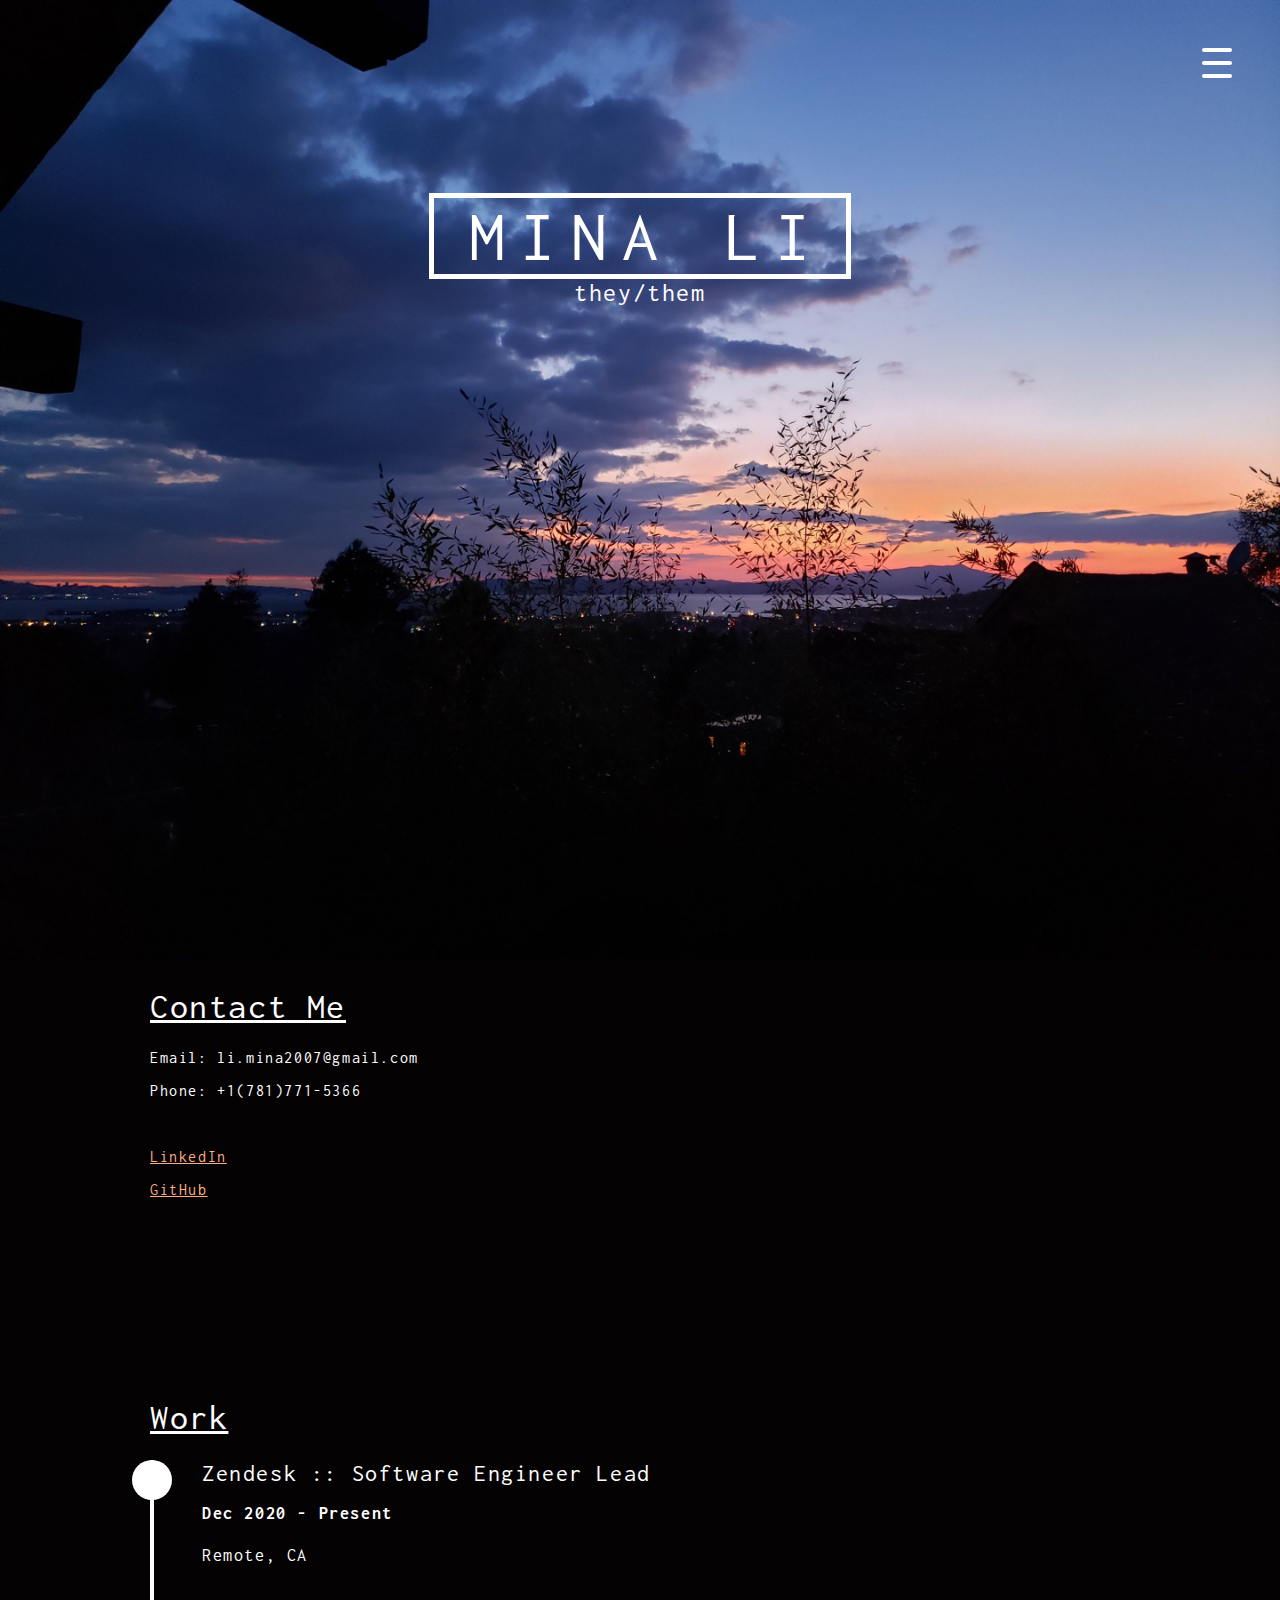
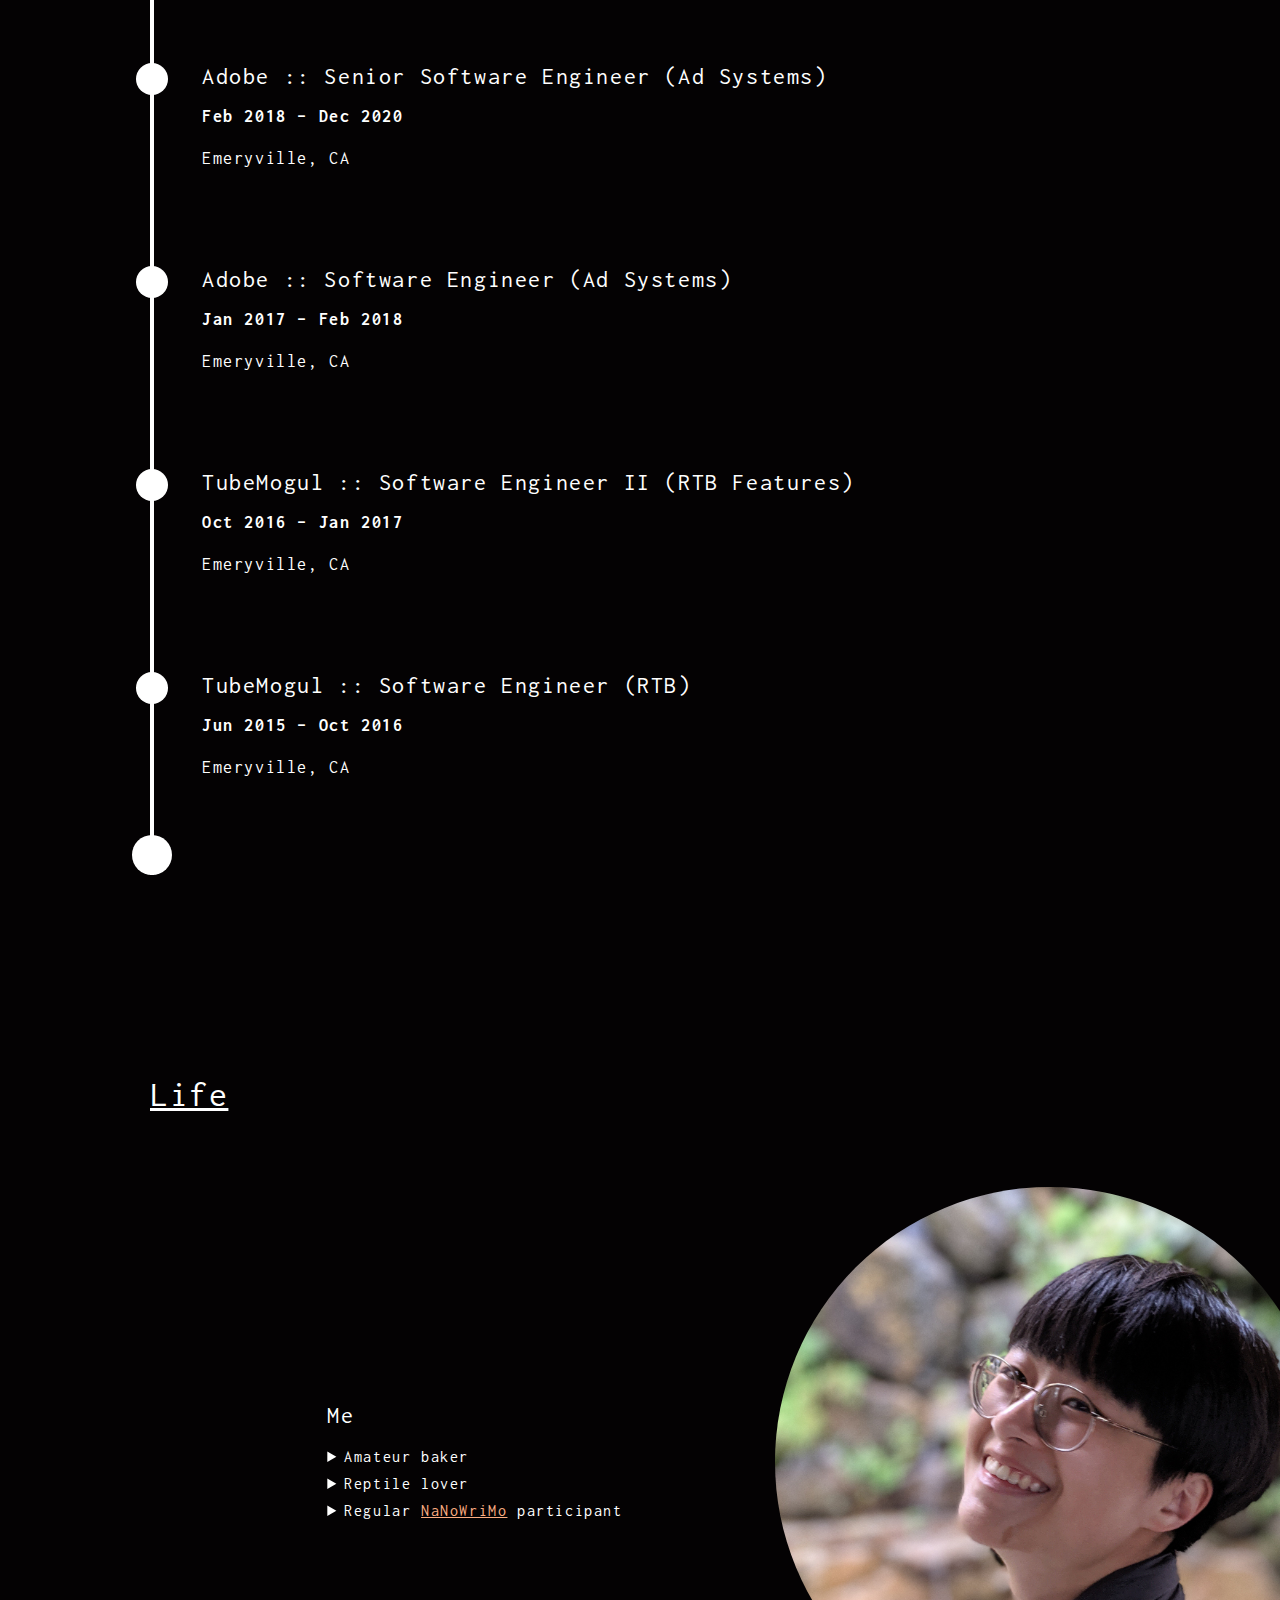
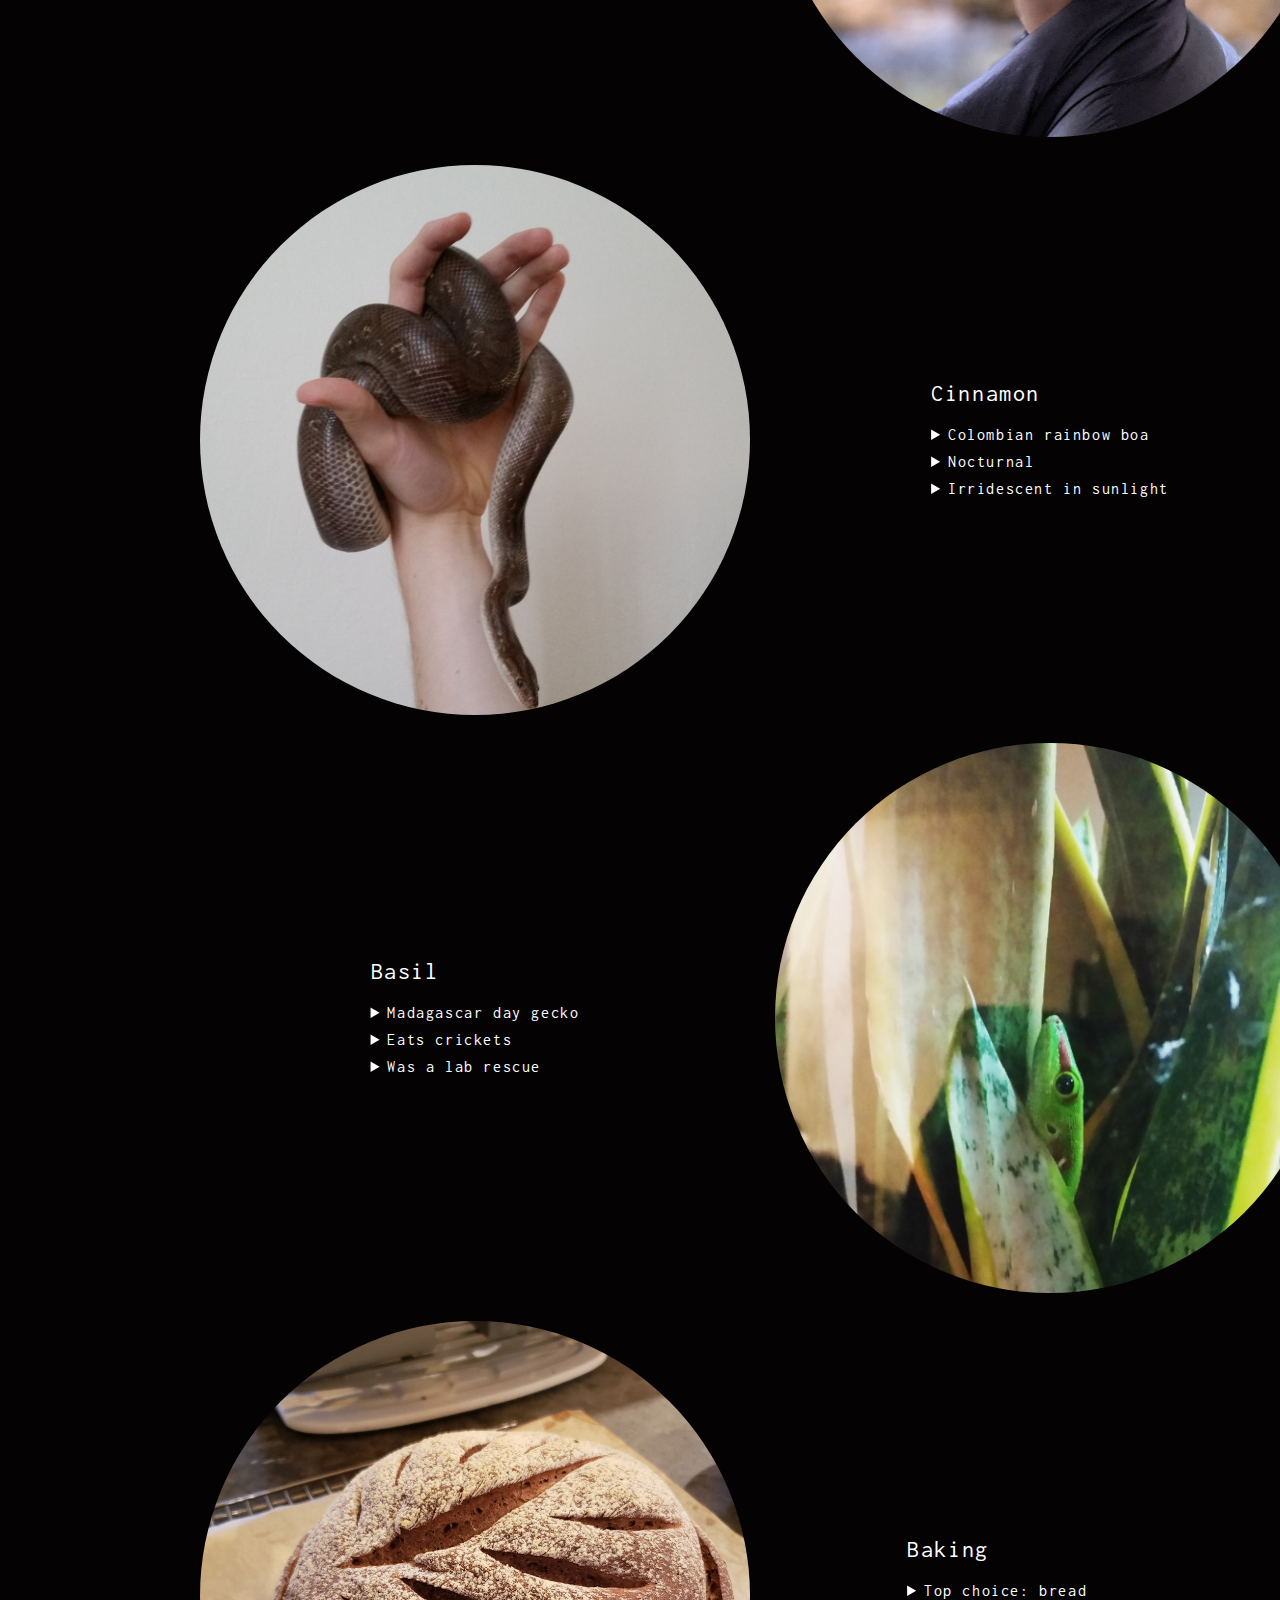
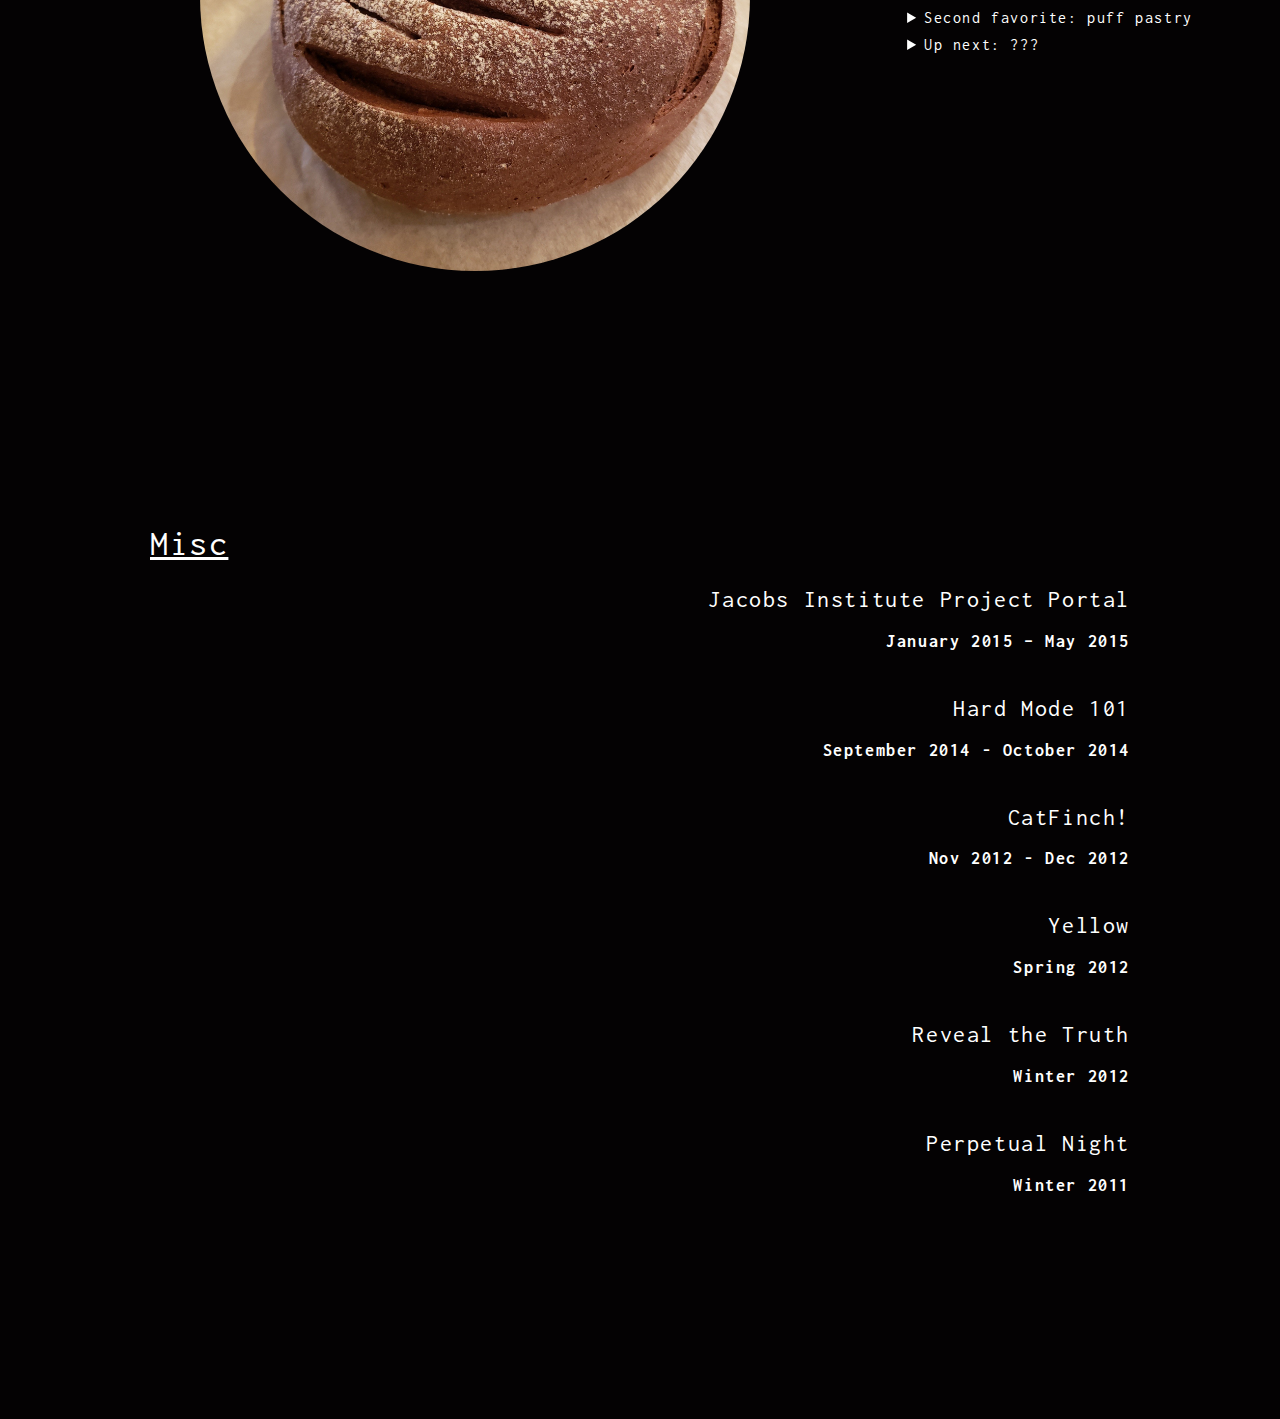
==== index.html @ 403a6613 "Add media query for mobile" ====
<!DOCTYPE html>
<html lang="en">

<head>
  <meta charset="utf-8" />
  <meta http-equiv="X-UA-Compatible" content="IE=edge" />
  <meta name="viewport" content="width=device-width, initial-scale=1" />

  <title>Mina Li - Home</title>

  <!-- font -->
  <link rel="preconnect" href="https://fonts.gstatic.com" />
  <link href="https://fonts.googleapis.com/css2?family=Inconsolata&display=swap" rel="stylesheet" />

  <!-- Custom -->
  <link type="text/css" rel="stylesheet" href="css/main.css" />
  <link type="text/css" rel="stylesheet" href="css/mobile.css" />

  <!-- HTML5 shim and Respond.js for IE8 support of HTML5 elements and media queries -->
  <!-- WARNING: Respond.js doesn't work if you view the page via file:// -->
  <!--[if lt IE 9]>
            <script src="https://oss.maxcdn.com/html5shiv/3.7.2/html5shiv.min.js"></script>
            <script src="https://oss.maxcdn.com/respond/1.4.2/respond.min.js"></script>
        <![endif]-->
  <link rel="shortcut icon" type="image/x-icon" href="favicon.ico" />
</head>

<body>
  <div id="nav">
    <div id="nav-button" onclick="navButtonClicked()">
      <div class="nav-button-bar"></div>
      <div class="nav-button-bar"></div>
      <div class="nav-button-bar"></div>
    </div>
    <div id="nav-sections">
      <button id="contact-nav-button" class="btn" onclick="navTo('contact')">
        Contact
      </button>
      <br />
      <button id="work-nav-button" class="btn" onclick="navTo('work')">
        Work
      </button>
      <br />
      <button id="life-nav-button" class="btn" onclick="navTo('life')">
        Life
      </button>
      <br />
      <button id="misc-nav-button" class="btn" onclick="navTo('misc')">
        Misc
      </button>
    </div>
  </div>
  <div id="nav-darken"></div>

  </div>

  <div id="banner">
    <img src="img/sunset-storm.jpeg" />
    <div id="holder">
      <div id="name">Mina Li</div>
      <div id="pronouns">they/them</div>
    </div>
  </div>

  <div id="home">
    <div id="contact" class="nav-section">
      <h1>Contact Me</h1>
      <p>Email: li.mina2007@gmail.com</p>
      <p>Phone: +1(781)771-5366</p>
      <br />
      <p><a href="https://www.linkedin.com/in/limina/" target="_blank">LinkedIn</a></p>
      <p><a href="https://github.com/LiMina/" target="_blank">GitHub</a></p>
    </div>

    <div id="work" class="nav-section">
      <h1>Work</h1>

      <div class="work-wrapper">
        <div class="work-header">
          <h2 class="company">Zendesk</h2>
          <h2 class="position">Software Engineer Lead</h2>
          <h3 class="date">Dec 2020 - Present</h3>
          <h4 class="location">Remote, CA</h4>
        </div>
        <div class="description">
          <p>Some content about Zendesk.</p>
        </div>
      </div>

      <div class="work-wrapper">
        <div class="work-header">
          <h2 class="company">Adobe</h2>
          <h2 class="position">Senior Software Engineer (Ad Systems)</h2>
          <h3 class="date">Feb 2018 – Dec 2020</h3>
          <h4 class="location">Emeryville, CA</h4>
        </div>
        <div class="description">
          <p>Tech lead for SPEND cross functional team since Jan 2020; notable work including...</p>
          <ul>
            <li>Planned and executed a side project to enable developer testing against production data with on-demand
              Kubernetes (K8s) test services, reducing testing/waiting time by several days to weeks.</li>
            <li>Streamlined capping and pacing signal workflows by tearing out the parallel, legacy Kryo-serialized
              pathway, leaving only the new ProtoBuf-serialized code path.</li>
            <li>Refactored a large portion of untestable code by restructuring logic and removing dead code, increasing
              code coverage from <50% to>95%.</li>
            <li>Planned, researched, and led the deprecation of the legacy capping/pacing system which has been
              competing with the new system and causing chronic underspend.</li>
          </ul>

          <p>RTB Systems sub-team; notable work including...</p>
          <ul>
            <li>Modified services to be K8s compatible for developers to test services in their own namespaces.</li>
            <li>Migrated over a single point of failure application from LiquidWeb to AWS, coordinating across teams to
              cutover to the new instance.</li>
            <li>Designed and set up a framework to convert cache queries to batched to handle large DB updates;
              coordinated conversion work utilizing the framework across multiple programmers, including contractors;
              reduced warmup time for the query service from ~1 hr to ~30 min. </li>
            <li>Assisting with the conversion of services to be production ready in K8s.</li>
          </ul>
          </p>
        </div>
      </div>

      <div class="work-wrapper">
        <div class="work-header">
          <h2 class="company">Adobe</h2>
          <h2 class="position">Software Engineer (Ad Systems)</h2>
          <h3 class="date">Jan 2017 – Feb 2018</h3>
          <h4 class="location">Emeryville, CA</h4>
        </div>
        <div class="description">
          <ul>
            <li>Focusing on system stability and performance improvements under the RTB Systems sub-team.</li>
            <li>Created the POC for integrating TubeMogul and Adobe optimization logic into the bidder.</li>
            <li>Deprecated unstable Hazelcast servers, replacing them with Kafka.</li>
            <li>Improved data transfer/caching system to improve heap and CPU.</li>
            <li>Migrated the team from an old on-call paging system to a new system; expanded documentation with new
              SOPs for alerts and removed unnecessary alerts.</li>
            <li>Created a stripped down snapshot of the dev DB for developers to test in Kubernetes (K8s).</li>
          </ul>
        </div>
      </div>

      <div class="work-wrapper">
        <div class="work-header">
          <h2 class="company">TubeMogul</h2>
          <h2 class="position">Software Engineer II (RTB Features)</h2>
          <h3 class="date">Oct 2016 – Jan 2017</h3>
          <h4 class="location">Emeryville, CA</h4>
        </div>
        <div class="description">
          <ul>
            <li>Led releases and projects while continuing to build new features + improved existing code.</li>
            <li>Onboarded newcomers, created/maintained docs, held trainings on new features and components.</li>
            <li>Integrated and worked with technologies like Kafka and Thrift to create an improved capping and pacing
              system for campaign performance.</li>
            <li>Guided and managed production systems as the second line of defense in the on-call rotation</li>
          </ul>
        </div>
      </div>

      <div class="work-wrapper">
        <div class="work-header">
          <h2 class="company">TubeMogul</h2>
          <h2 class="position">Software Engineer (RTB)</h2>
          <h3 class="date">Jun 2015 – Oct 2016</h3>
          <h4 class="location">Emeryville, CA</h4>
        </div>
        <div class="description">
          <ul>
            <li>Maintained and monitored high-traffic systems as part of the on-call rotation. Improved existing code
              for the bidding framework for stability, response time, and heap usage.</li>
            <li>Built new features into bidding improving the capping/pacing of components, including integrations with
              3rd parties and campaign attainment.</li>
          </ul>
        </div>
      </div>
    </div>

    <div id="life" class="nav-section">
      <h1>Life</h1>
      <div id="life-grid">
        <div class="right">
          <img src="img/my-face.jpeg" />
        </div>
        <div class="left notes">
          <h2>Me</h2>
          <ul>
            <li>Amateur baker</li>
            <li>Reptile lover</li>
            <li>Regular <a href="https://nanowrimo.org/">NaNoWriMo</a> participant</li>
          </ul>
        </div>

        <div class="left">
          <img src="img/cinnamon-whitebg.jpeg" />
        </div>
        <div class="right notes">
          <h2>Cinnamon</h2>
          <ul>
            <li>Colombian rainbow boa</li>
            <li>Nocturnal</li>
            <li>Irridescent in sunlight</li>
          </ul>
        </div>

        <div class="right">
          <img src="img/basil-plant.jpeg" />
        </div>
        <div class="left notes">
          <h2>Basil</h2>
          <ul>
            <li>Madagascar day gecko</li>
            <li>Eats crickets</li>
            <li>Was a lab rescue</li>
          </ul>
        </div>

        <div class="left">
          <img src="img/rye-bread.jpeg" />
        </div>
        <div class="right notes">
          <h2>Baking</h2>
          <ul>
            <li>Top choice: bread</li>
            <li>Second favorite: puff pastry</li>
            <li>Up next: ???</li>
          </ul>
        </div>

      </div>
    </div>

    <div id="misc" class="nav-section">
      <h1>Misc</h1>

      <div class="project-wrapper">
        <div class="project-header">
          <h2 class="project">Jacobs Institute Project Portal</h2>
          <h3 class="date">January 2015 – May 2015</h3>
        </div>
        <div class="description">
          <p>This is an application I made with Albert Hu, Terry Tsai, Jack Chou, Kenneth Lam, and Arlan Jaska for <a
              href="https://sites.google.com/site/ucbsaas/" target="_blank">CS169</a>.</p>
          <br />
          <p>Work Done:</p>
          <p>Planned and designed an online interface for professors to define submission requirements and for students
            to submit final projects for display purposes. Met biweekly with a non-technical client from the UC Berkeley
            <a href="http://jacobsinstitute.berkeley.edu/" target="_blank">Jacobs Institute for Design Innovation</a> to
            refine user stories and follow Agile development procedures.Implemented models to organize projects, users,
            submissions, and requirements RESTfully.</p>

          <p>See our demo website <a href="http://jortal.herokuapp.com/" target="_blank">here</a>. (Only works if you
            have a CalNet username and passphrase.)</p>
        </div>
      </div>

      <div class="project-wrapper">
        <div class="project-header">
          <h2 class="project">Hard Mode 101</h2>
          <h3 class="date">September 2014 - October 2014</h3>
        </div>
        <div class="description">
          <p>This is a game I made with Austin Shyu, Calvin Lu, and Tracy Lee for <a href="http://qgcon.com/"
              target="_blank">QGCon 2014</a>.</p>
          <br />
          <p>Responsibilities:</p>
          <p>Story-writing, GUI design and layout, scheduling, goal-setting, managing the repository, writing up the
            readme, and presenting at QGCon 2014.</p>
          <br />
          <p>Game Overview:</p>
          <p>Our game is a slice-of-life visual novel with the player experiencing daily struggles through the lens of a
            queer student. As you navigate through the challenges in life and school, you'll find yourself in battle
            with metaphorical monsters and fight with challenge-specific attacks to overcome the obstacle in your day.
            Plan your attacks wisely to maximize your happiness and well-being, but don't forget about your grades, too!
          </p>
          <br />
          <p>Download the game <a href="http://shyupuff.itch.io/hard-mode-101" target="_blank">here</a>.</p>
          <p>Watch the presentation given by the student workshop groups <a href="https://youtu.be/DpibsIp0HpI"
              target="_blank">here</a>.</p>
        </div>
      </div>

      <div class="project-wrapper">
        <div class="project-header">
          <h2 class="project">CatFinch!</h2>
          <h3 class="date">Nov 2012 - Dec 2012</h3>
        </div>
        <div class="description">
          <p>This was my final project for <a href="http://cs10.org/" target="_blank">CS10</a> that I made with
            Christine Rickansrud and Tobin Holcomb.</p>
          <br />
          <p>Summary:</p>
          <p>The class was primarily taught in BYOB (Build Your Own Blocks), an extension of MIT's <a
              href="https://scratch.mit.edu/" target="_blank">Scratch</a>, and we were given the opportunity to program
            a <a href="http://www.finchrobot.com/" target="_blank">Finch robot</a> using the online version of BYOB,
            called <a href="https://snap.berkeley.edu/" target="_blank">Snap!</a>. (At this time, BYOB and Snap! are one
            and the same, but previously, BYOB was a separate piece of software.) </p>
          <br />
          <br />
          <p>Watch our final video <a href="https://www.youtube.com/watch?v=r0kowEjuNPc" target="_blank">here</a>.</p>
        </div>
      </div>

      <div class="project-wrapper">
        <div class="project-header">
          <h2 class="project">Yellow</h2>
          <h3 class="date">Spring 2012</h3>
        </div>
        <div class="description">
          <p>A short story inspired by James Joyce's "Dubliners". Originally a school assignment, this was ultimately
            published in <a href="https://themarblecollection.org/" target="_blank">The Marble Collection</a>'s <a
              href="https://issuu.com/themarblecollection/docs/spring_2012" target="_blank">Spring 2012</a> edition
            (page 22).</p>
        </div>
      </div>

      <div class="project-wrapper">
        <div class="project-header">
          <h2 class="project">Reveal the Truth</h2>
          <h3 class="date">Winter 2012</h3>
        </div>
        <div class="description">
          <p>A song written and composed by me, this was published in <a href="https://themarblecollection.org/"
              target="_blank">The Marble Collection</a>'s <a
              href="https://issuu.com/themarblecollection/docs/tmc_winter_2012" target="_blank">Winter 2012</a> edition
            (page 33).</p>
        </div>
      </div>

      <div class="project-wrapper">
        <div class="project-header">
          <h2 class="project">Perpetual Night</h2>
          <h3 class="date">Winter 2011</h3>
        </div>
        <div class="description">
          <p>My first piece accepted into The Marble Collection. It was published in <a
              href="https://themarblecollection.org/" target="_blank">The Marble Collection</a>'s <a
              href="http://issuu.com/themarblecollection/docs/tmc_winter_2011" target="_blank">Winter 2011</a> edition
            (page 54). The song was originally written for a band I was in, but I adapted it for voice-only in this
            recording.</p>
        </div>
      </div>


    </div>
  </div>


  <script type="text/javascript" src="js/nav.js"></script>
  <script type="text/javascript" src="js/expand.js"></script>
</body>

</html>
---- css/main.css ----
:root {
    --secondary-color: #fcad82;
    --tertiary-color: #6e8cbe;
    --timeline-width: 0.3rem;
    --large-timeline-circle-width: 2.5rem;
    --small-timeline-circle-width: 2rem;
}

body {
    font-size: 16px;
    background-color: #040203;
    font-family: Inconsolata, monospace;
    color: white;
    letter-spacing: 0.1em;
}

body,
html {
    margin: 0;
    padding: 0;
}

a {
    color: var(--secondary-color);
    text-decoration: underline;
}

a:hover,
a:active,
a:visited {
    color: var(--tertiary-color);
}

/**********/
/* BANNER */
/**********/

div#banner {
    text-align: center;
    position: relative;
    width: 100%;
    height: auto;
    margin: auto;
    user-select: none; /* supported by Chrome and Opera */
    -webkit-user-select: none; /* Safari */
    -moz-user-select: none; /* Firefox */
}

div#banner #holder {
    position: absolute;
    top: 20%;
    bottom: 80%;
    right: 0;
    left: 0;
}

div#banner #name {
    margin: auto;
    font-size: 72px;
    line-height: 76px;
    text-transform: uppercase;
    border: 5px solid white;
    width: max-content;
    display: inline-block;
    letter-spacing: 15px;
    padding-left: 35px;
    padding-right: 20px;
}

div#banner #pronouns {
    font-size: 26px;
}

div#banner img {
    width: 100%;
}

/********/
/* MAIN */
/********/

div#home {
    padding: 0;
    margin: auto;
    max-width: 1500px;
}

div#home h1 {
    letter-spacing: inherit;
    font-size: 36px;
    text-decoration: underline;
    font-weight: normal;
}

div#home h2 {
    letter-spacing: inherit;
    font-weight: normal;
    font-size: 24px;
}

div#home h3 {
    letter-spacing: inherit;
    font-weight: bold;
    font-size: 18px;
}

div#home h4 {
    letter-spacing: inherit;
    font-weight: normal;
    font-size: 18px;
}

div#home ul {
    list-style-type: disclosure-closed;
    list-style-position: inside;
    padding-left: 0px;
}

div#home ul li {
    padding-bottom: 10px;
}

div#home div.nav-section {
    margin-bottom: 200px;
    margin-right: 150px;
    margin-left: 150px;
}

div#work h2.company {
    display: inline;
}

div#work h2.company::after {
    content: " :: ";
}

div#work h2.position {
    display: inline;
}

div#work div.work-header {
    cursor: pointer;
    user-select: none; /* supported by Chrome and Opera */
    -webkit-user-select: none; /* Safari */
    -moz-user-select: none; /* Firefox */
}

div#work div.work-header:hover {
    color: var(--tertiary-color);
}

div#work div.work-wrapper {
    border-left: var(--timeline-width) solid white;
    padding-bottom: 75px;
    padding-left: 3rem;
    position: relative;
}

div#work div.work-wrapper::before {
    background-color: white;
    border-radius: 100%;
    content: "";
    height: var(--small-timeline-circle-width);
    left: calc(
        -1 * var(--small-timeline-circle-width) / 2 - var(--timeline-width) / 2
    );
    position: absolute;
    top: 0;
    width: var(--small-timeline-circle-width);
}

/* starting dot */
.work-wrapper:first-of-type::before {
    height: var(--large-timeline-circle-width) !important;
    left: calc(
        -1 * var(--large-timeline-circle-width) / 2 - var(--timeline-width) / 2
    ) !important;
    width: var(--large-timeline-circle-width) !important;
}

/* ending dot */
.work-wrapper:last-of-type::after {
    background-color: white;
    border-radius: 100%;
    content: "";
    height: var(--large-timeline-circle-width);
    left: calc(
        -1 * var(--large-timeline-circle-width) / 2 - var(--timeline-width) / 2
    );
    position: absolute;
    bottom: 0;
    width: var(--large-timeline-circle-width);
}

div#life-grid {
    margin: auto;
    display: grid;
    grid-template-columns: auto auto;
    grid-gap: 25px;
    padding: 50px;
    grid-auto-flow: column;
}

div#life img {
    border-radius: 50%;
    width: 550px;
    height: 550px;
    object-fit: cover;
}

div#life-grid div.left {
    grid-column: 1;
}
div#life-grid div.right {
    grid-column: 2;
}

div#life-grid div.notes {
    margin: auto;
}

div#misc h2.project {
    text-align: right;
}

div#misc div.project-header {
    cursor: pointer;
    user-select: none; /* supported by Chrome and Opera */
    -webkit-user-select: none; /* Safari */
    -moz-user-select: none; /* Firefox */
}

div#misc div.project-header:hover {
    color: var(--tertiary-color);
}

div#misc h3.date {
    text-align: right;
    margin-bottom: 25px;
}

div.description {
    /* margin-bottom: 75px; */
    /* padding-bottom: 75px; */
    max-height: 0;
    overflow: hidden;
    transition: max-height 400ms ease-in-out;
    -webkit-transition: max-height 400ms ease-in-out;
    -moz-transition: max-height 400ms ease-in-out;
}

div.description-open {
    /* may have to adjust if text is cut off... it's not exact */
    max-height: 500px;
}

/*******/
/* NAV */
/*******/

:root {
    --root-two: 1.41421356237309504880168872420969rem;
    --bar-width: 30px;
    --bar-height: 4px;
    --bar-spacing: 9px;
}

div#nav {
    align-items: flex-end;
    display: flex;
    flex-direction: column;
    /* justify-content: flex-end; */
    position: fixed;
    right: 3rem;
    text-align: right;
    top: 3rem;
    width: 6rem;
    z-index: 10;
}

div#nav-button {
    cursor: pointer;
    width: 30px;
}

div.nav-button-bar {
    background-color: white;
    height: var(--bar-height);
    margin-bottom: var(--bar-spacing);
    transition: all 500ms ease-in-out;
    width: var(--bar-width);
    border-radius: 5px;
}

#nav-button-top {
    transform: translate(0px, -1px) rotate(45deg) scaleX(1.3);
    transform-origin: 0px 4px;
}

#nav-button-middle {
    background-color: #ffffff00;
}

#nav-button-bottom {
    transform: translate(0px, 2px) rotate(-45deg) scaleX(1.3);
    transform-origin: 0px 0px;
}

div#nav-sections {
    max-height: 0;
    overflow: hidden;
    transition: max-height 400ms ease-in-out;
    -webkit-transition: max-height 400ms ease-in-out;
    -moz-transition: max-height 400ms ease-in-out;
}

div#nav-sections .btn {
    background-color: #00000000;
    border: none;
    color: white;
    cursor: pointer;
    display: inline;
    float: right;
    font-size: 22px;
    margin-top: 1rem;
    position: relative;
    padding: 10px 0 10px 0;
}

div#nav-sections .btn:hover {
    color: var(--secondary-color);
}

div#nav-section .active-section {
    text-decoration: underline;
}

div.nav-sections-open {
    /* may have to adjust if text is cut off... it's not exact */
    max-height: 300px !important;
}

div#nav-darken {
    background-color: rgba(0, 0, 0, 0);
    height: 100%;
    margin: 0;
    padding: 0;
    pointer-events: none;
    position: fixed;
    transition: background-color 600ms ease-in-out;
    -webkit-transition: background-color 600ms ease-in-out;
    -moz-transition: background-color 600ms ease-in-out;
    width: 100%;
    z-index: 5;
}

div.nav-darken-open {
    background-color: rgba(0, 0, 0, 0.75) !important;
}

/* div#nav .btn {
    background-color: white;
    border: none;
    color: #040203;
    padding: 20px;
    display: inline-block;
    border-radius: 50%;
    height: 220px;
    width: 220px;
    font-size: 24px;
    padding-bottom: 60px;
    margin-right: 50px;
    margin-left: 50px;
    letter-spacing: inherit;
    cursor: pointer;
}

div#nav .btn:hover {
    background-color: var(--tertiary-color);
}

.active-section {
    background-color: var(--secondary-color) !important;
} */
---- css/mobile.css ----
@media (max-width: 768px) {
    body,
    html {
        /* color: pink; */
    }

    div#life-grid {
        display: inline-block;
    }
}
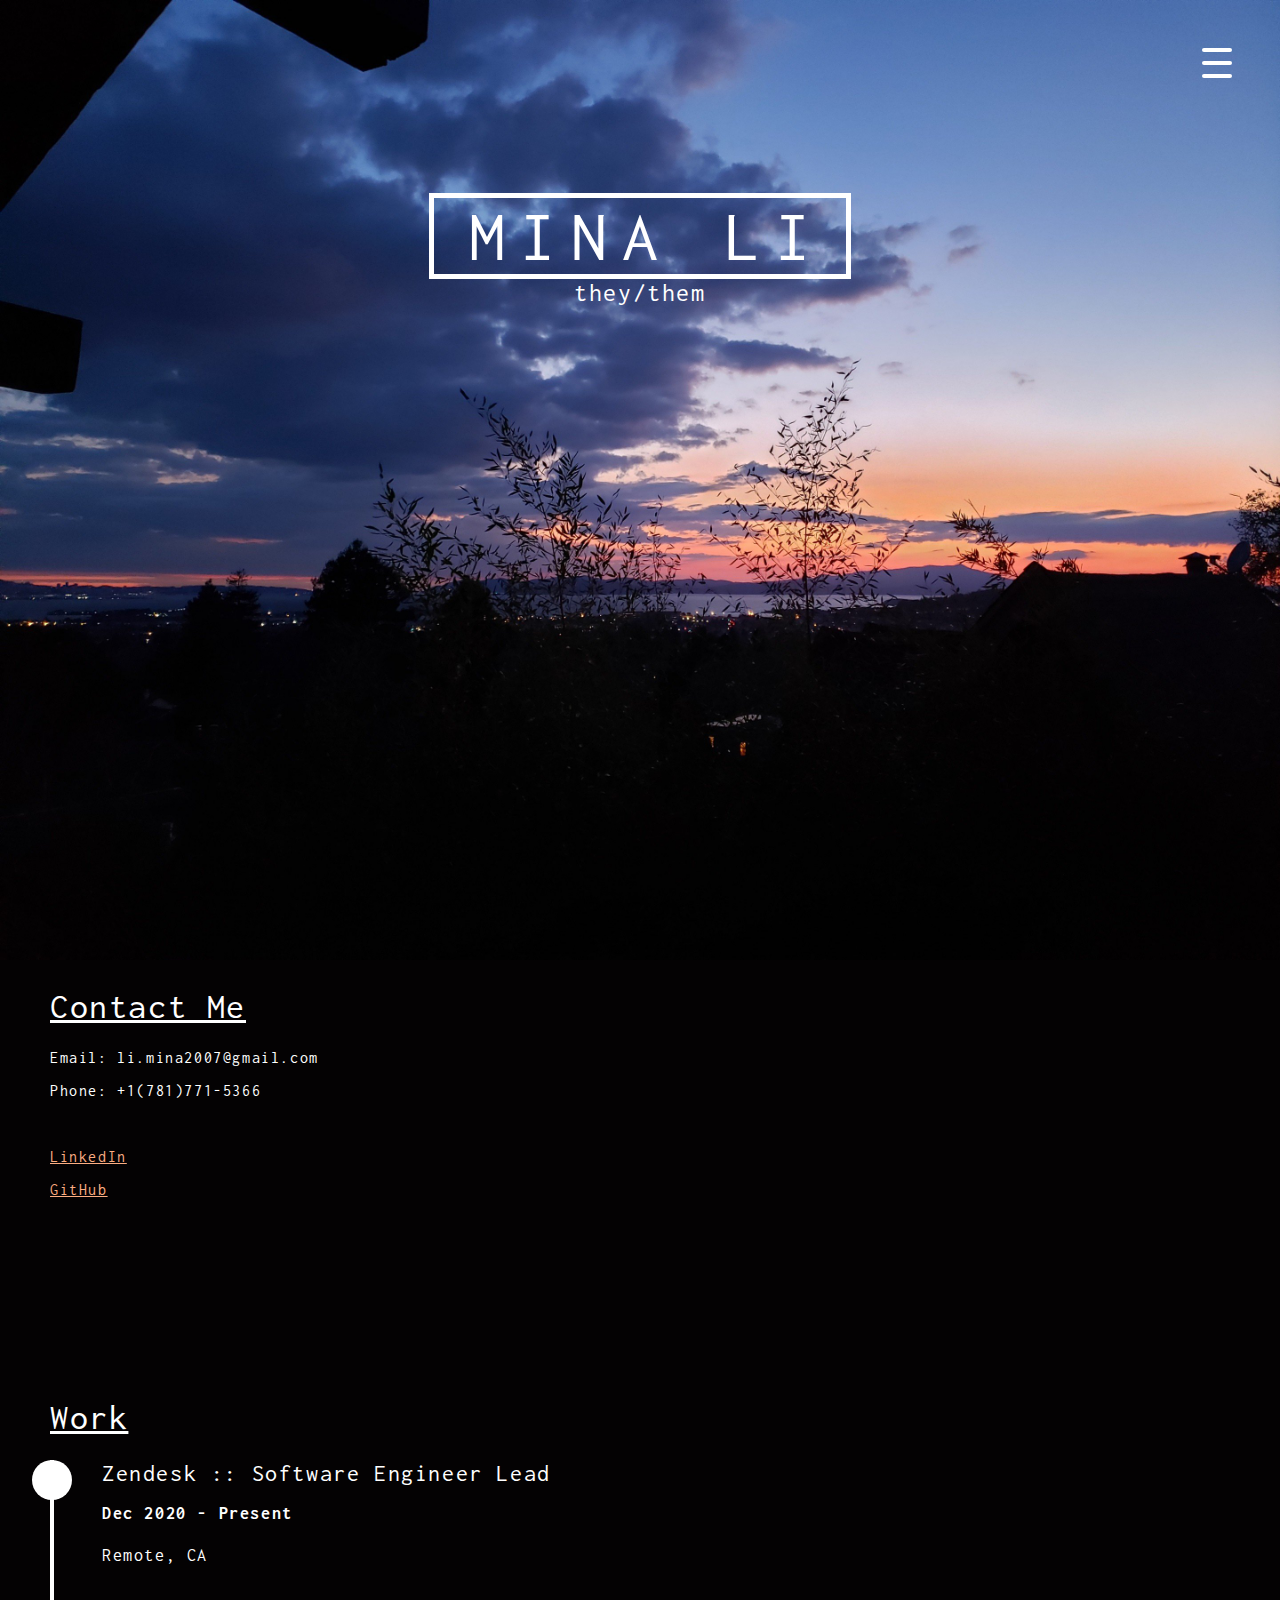
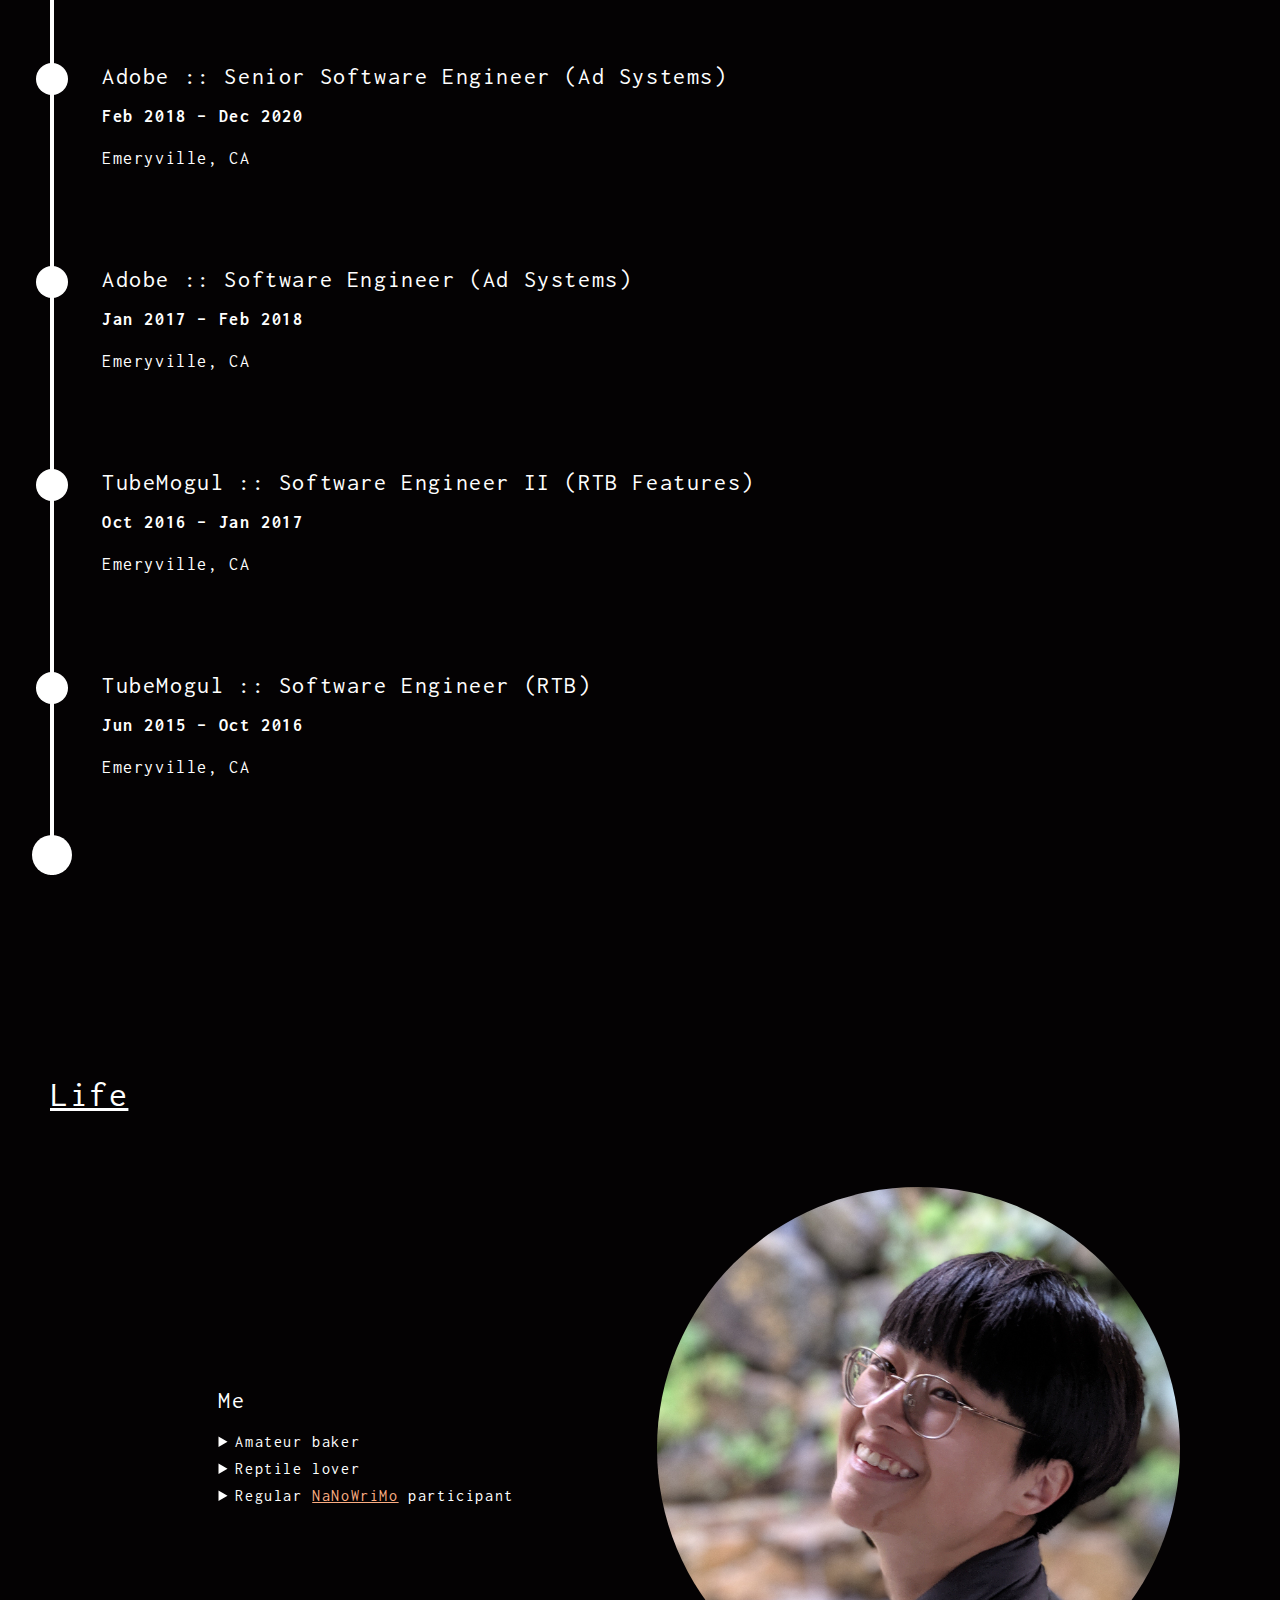
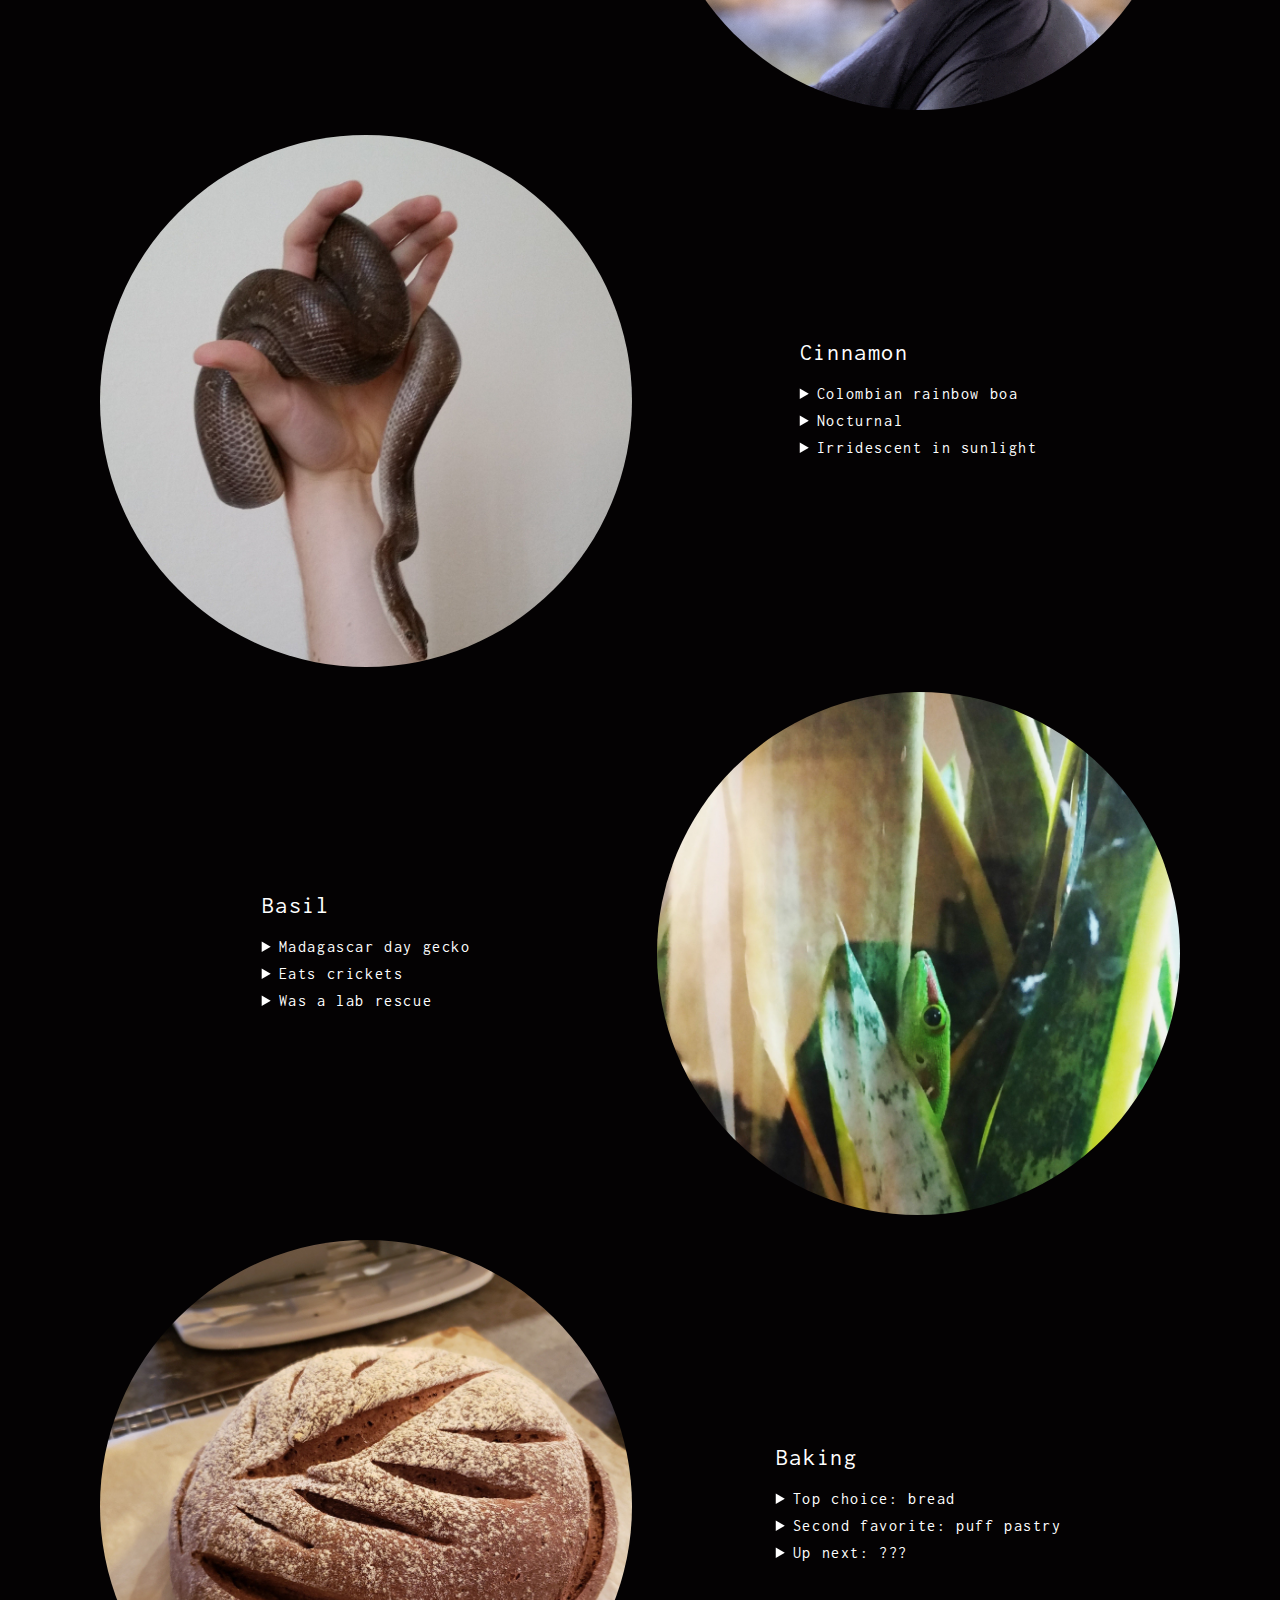
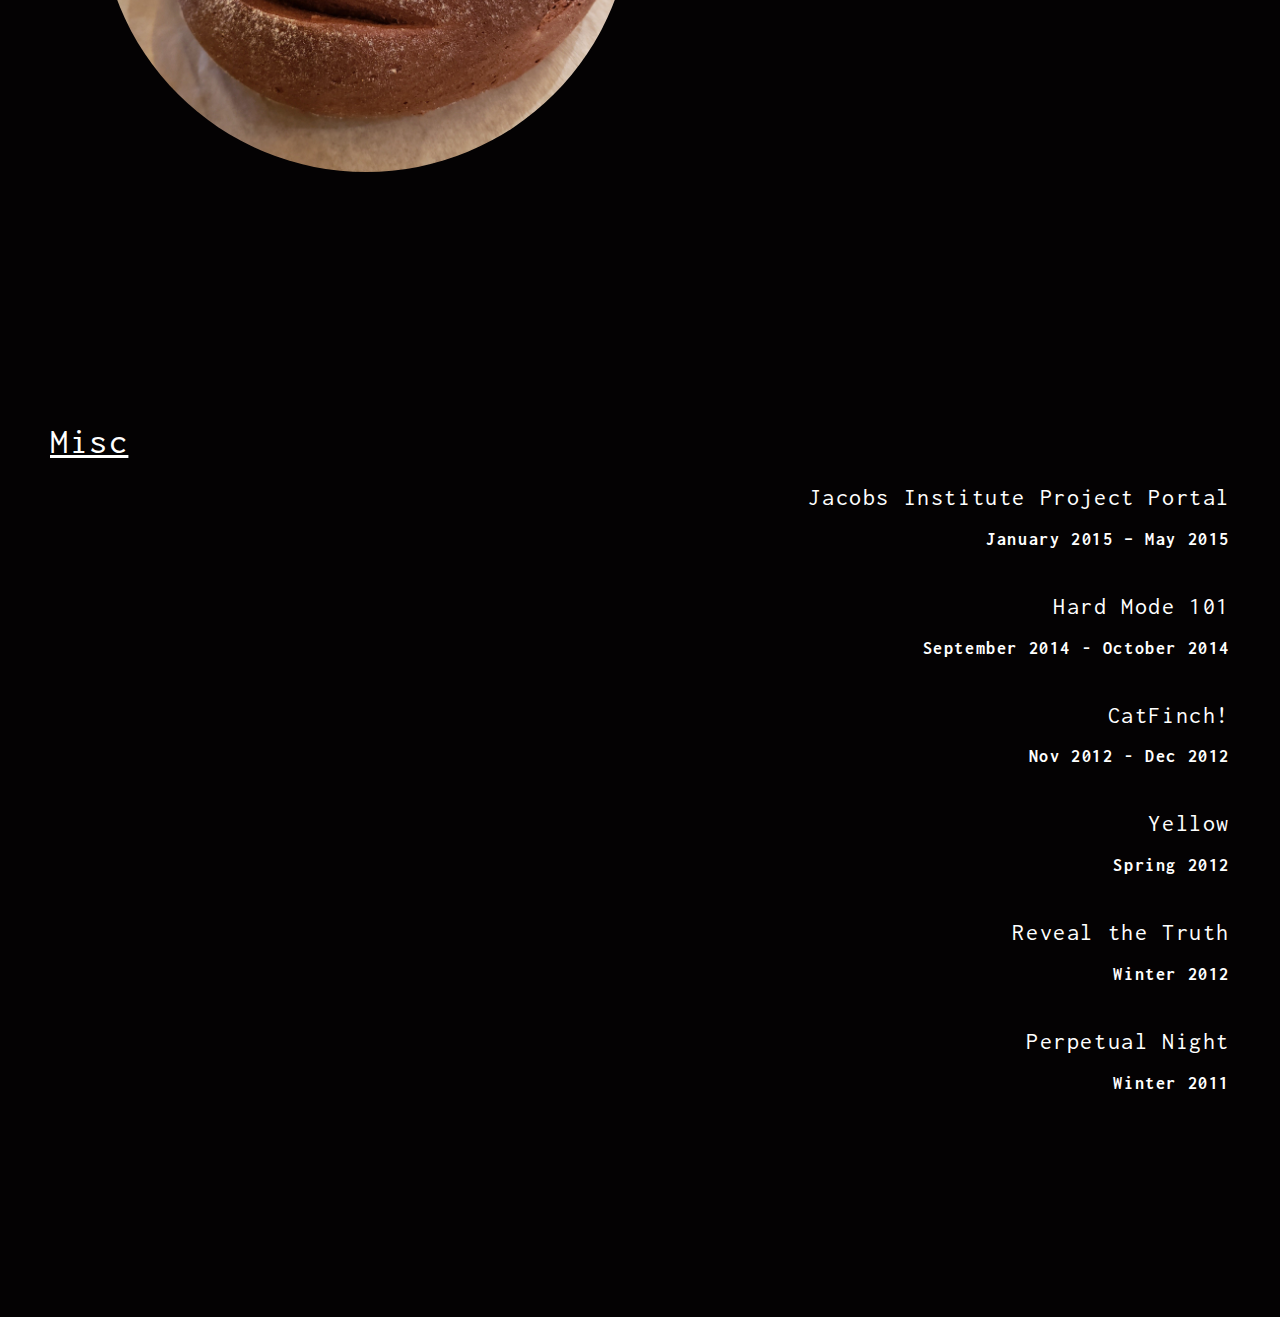
==== commit 6757a2e5: "Grid to one column when width is small enough" ====
--- a/index.html
+++ b/index.html
@@ -180,7 +180,7 @@
     <div id="life" class="nav-section">
       <h1>Life</h1>
       <div id="life-grid">
-        <div class="right">
+        <div class="right image">
           <img src="img/my-face.jpeg" />
         </div>
         <div class="left notes">
@@ -192,7 +192,7 @@
           </ul>
         </div>
 
-        <div class="left">
+        <div class="left image">
           <img src="img/cinnamon-whitebg.jpeg" />
         </div>
         <div class="right notes">
@@ -204,7 +204,7 @@
           </ul>
         </div>
 
-        <div class="right">
+        <div class="right image">
           <img src="img/basil-plant.jpeg" />
         </div>
         <div class="left notes">
@@ -216,7 +216,7 @@
           </ul>
         </div>
 
-        <div class="left">
+        <div class="left image">
           <img src="img/rye-bread.jpeg" />
         </div>
         <div class="right notes">
--- a/css/main.css
+++ b/css/main.css
@@ -4,6 +4,7 @@
     --timeline-width: 0.3rem;
     --large-timeline-circle-width: 2.5rem;
     --small-timeline-circle-width: 2rem;
+    --nav-section-side-margin: 150px;
 }
 
 body {
@@ -122,8 +123,8 @@
 
 div#home div.nav-section {
     margin-bottom: 200px;
-    margin-right: 150px;
-    margin-left: 150px;
+    margin-right: var(--nav-section-side-margin);
+    margin-left: var(--nav-section-side-margin);
 }
 
 div#work h2.company {
@@ -201,10 +202,18 @@
     grid-auto-flow: column;
 }
 
-div#life img {
+div#life-grid div.image {
+	position: relative;
+	width: 100%;
+	height: 0px;
+	padding-bottom: 100%;
+}
+
+div#life-grid img {
+	position: absolute;
     border-radius: 50%;
-    width: 550px;
-    height: 550px;
+    width: 100%;
+    height: 100%;
     object-fit: cover;
 }
 
--- a/css/mobile.css
+++ b/css/mobile.css
@@ -1,3 +1,7 @@
+:root {
+    --nav-section-side-margin: 50px;
+}
+
 @media (max-width: 768px) {
     body,
     html {
@@ -5,6 +9,37 @@
     }
 
     div#life-grid {
-        display: inline-block;
-    }
+	    margin: auto;
+	    display: grid;
+	    grid-template-columns: auto;
+	    grid-gap: 25px;
+	    padding: 0px;
+	    grid-auto-flow: column;
+	}
+
+	div#life-grid div.image {
+		position: relative;
+		width: 100%;
+		height: 0px;
+		padding-bottom: 100%;
+	}
+
+	div#life-grid img {
+		position: absolute;
+	    border-radius: 50%;
+	    width: 100%;
+	    height: 100%;
+	    object-fit: cover;
+	}
+
+	div#life-grid div {
+		margin: auto;
+	}
+
+	div#life-grid div.left {
+	    grid-column: 1;
+	}
+	div#life-grid div.right {
+	    grid-column: 1;
+	}
 }
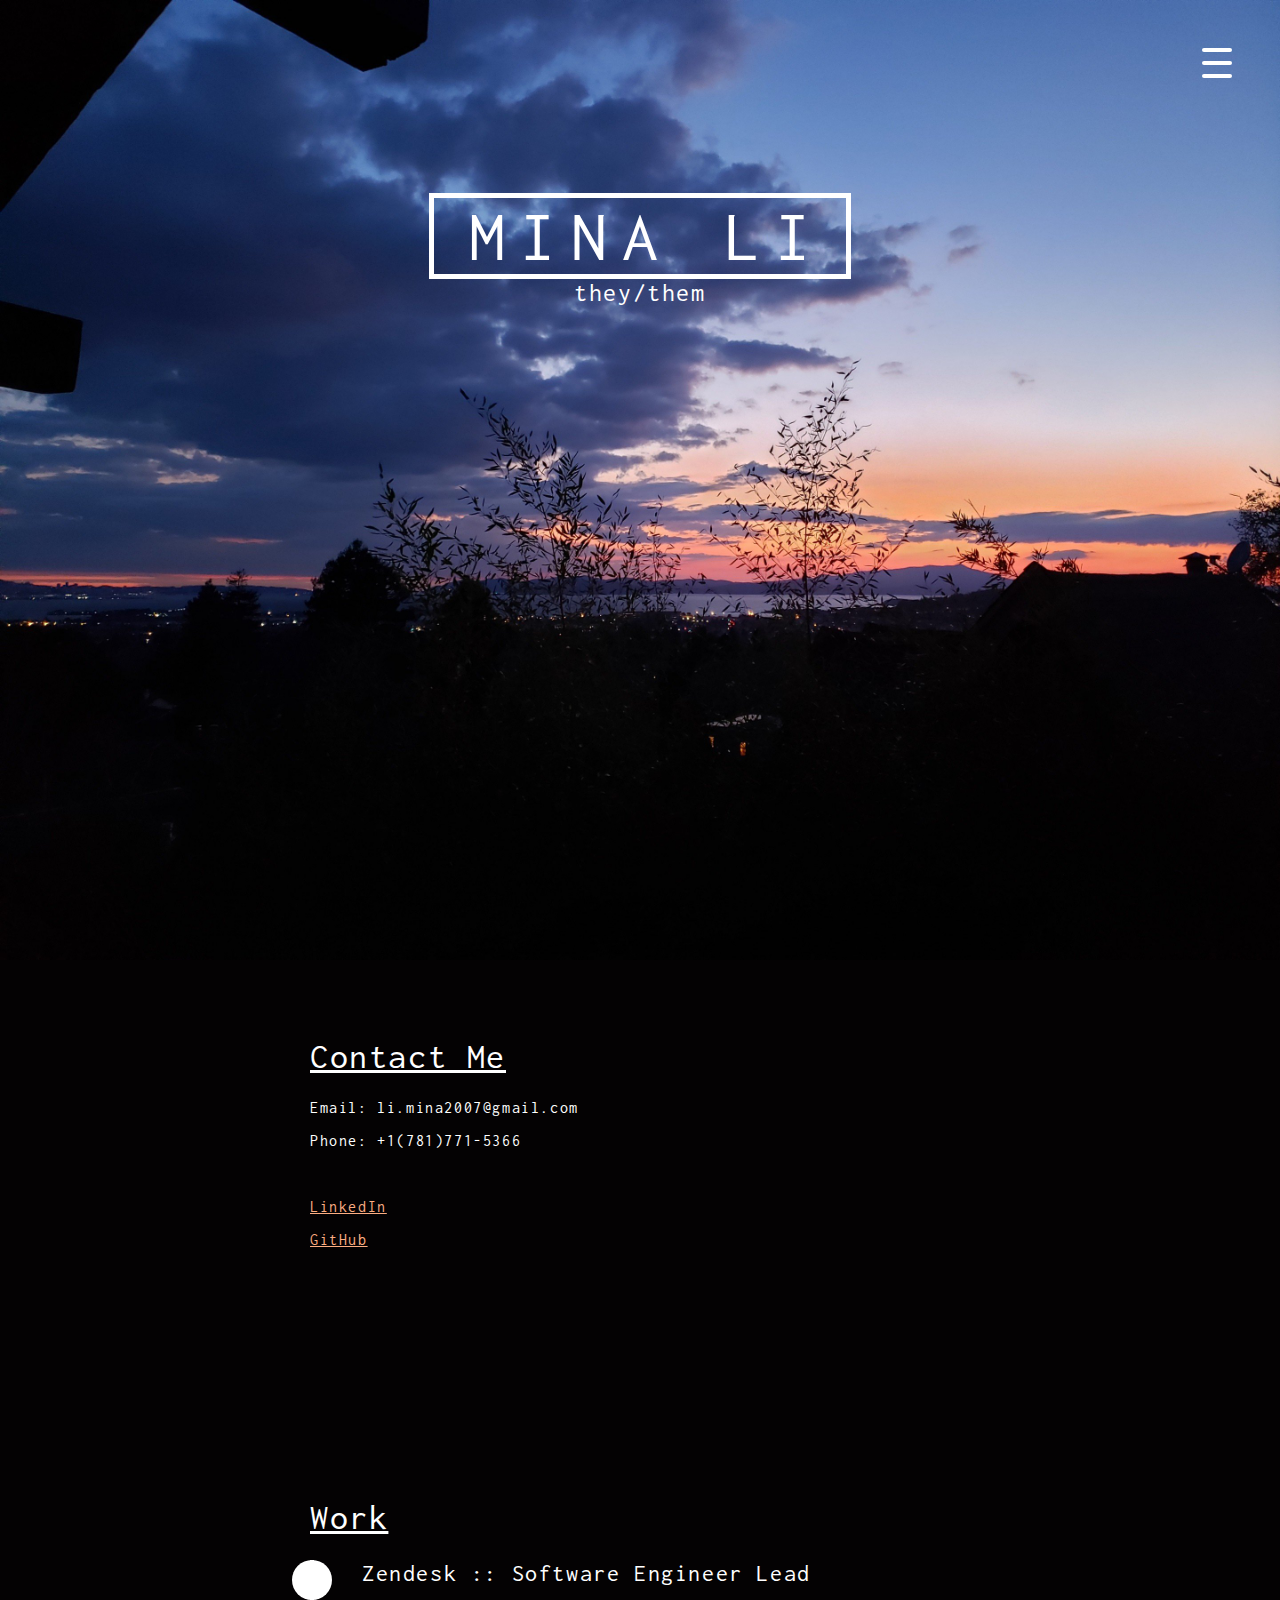
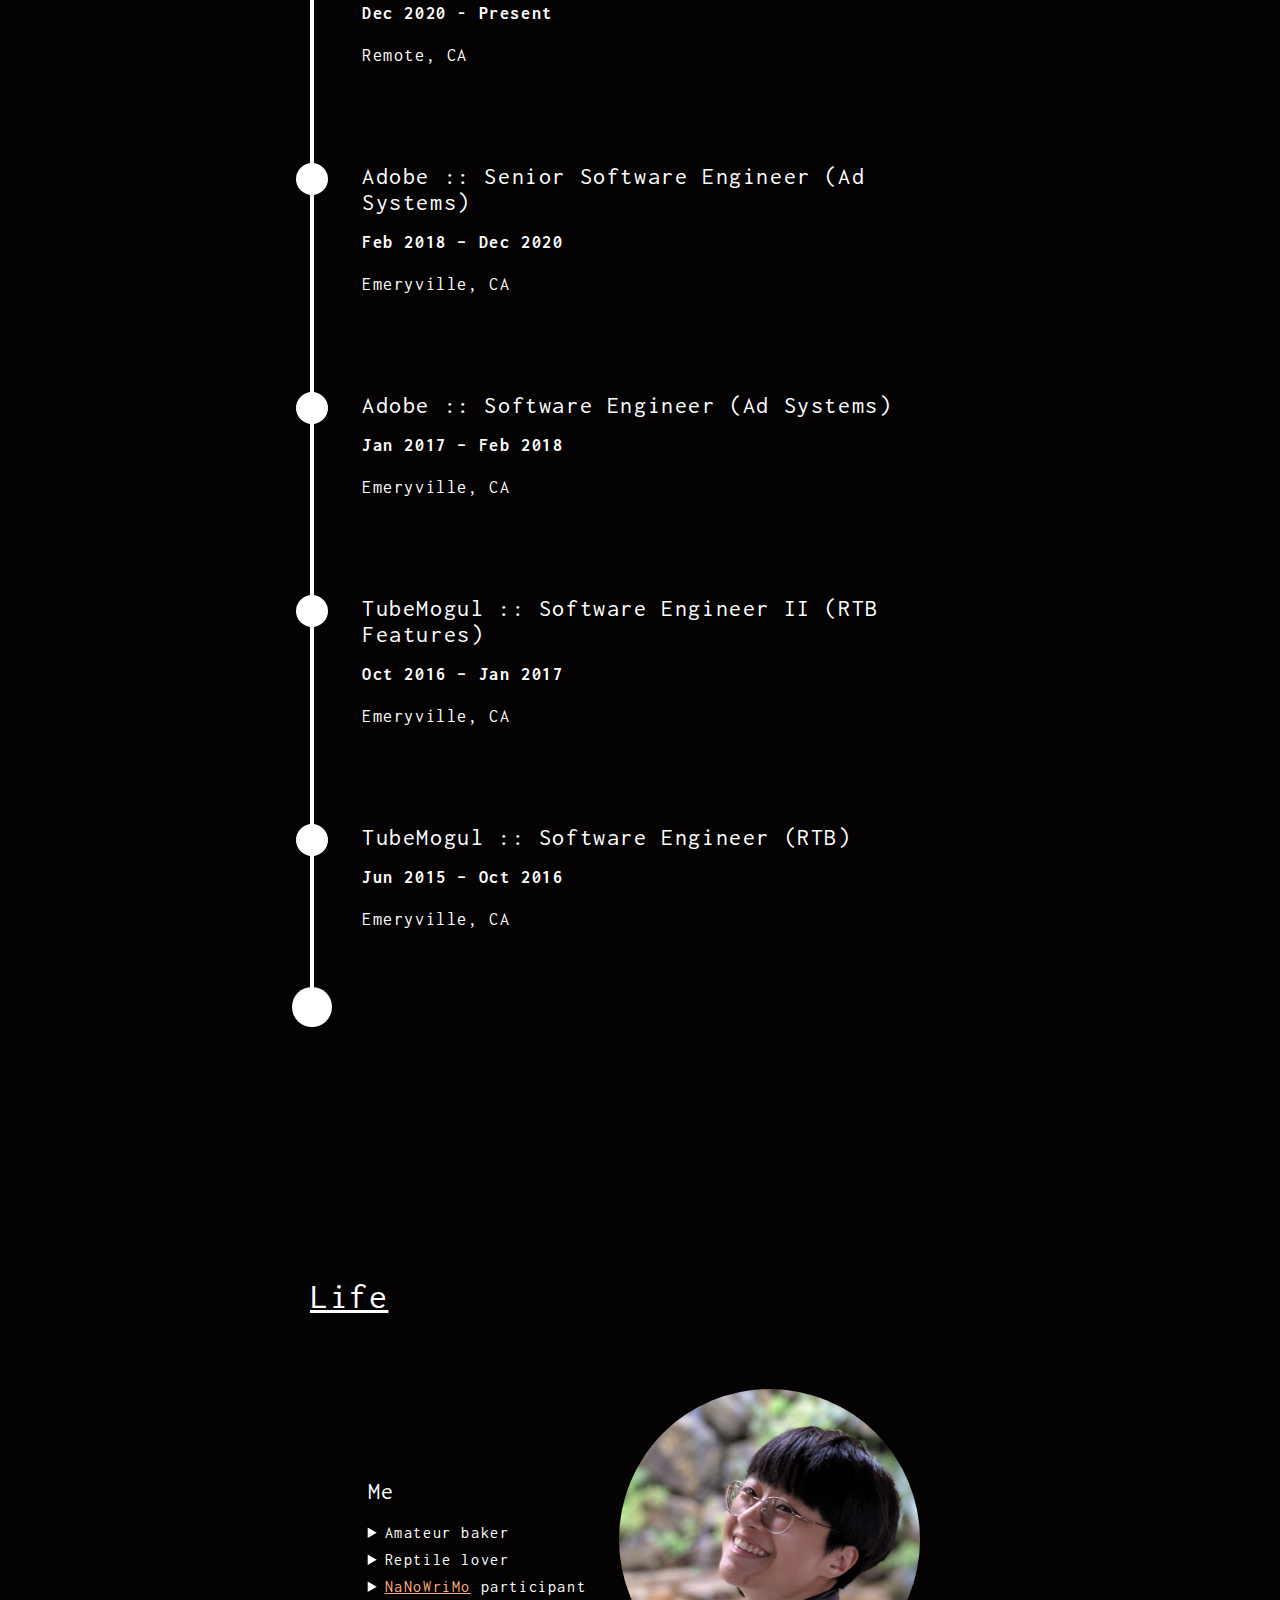
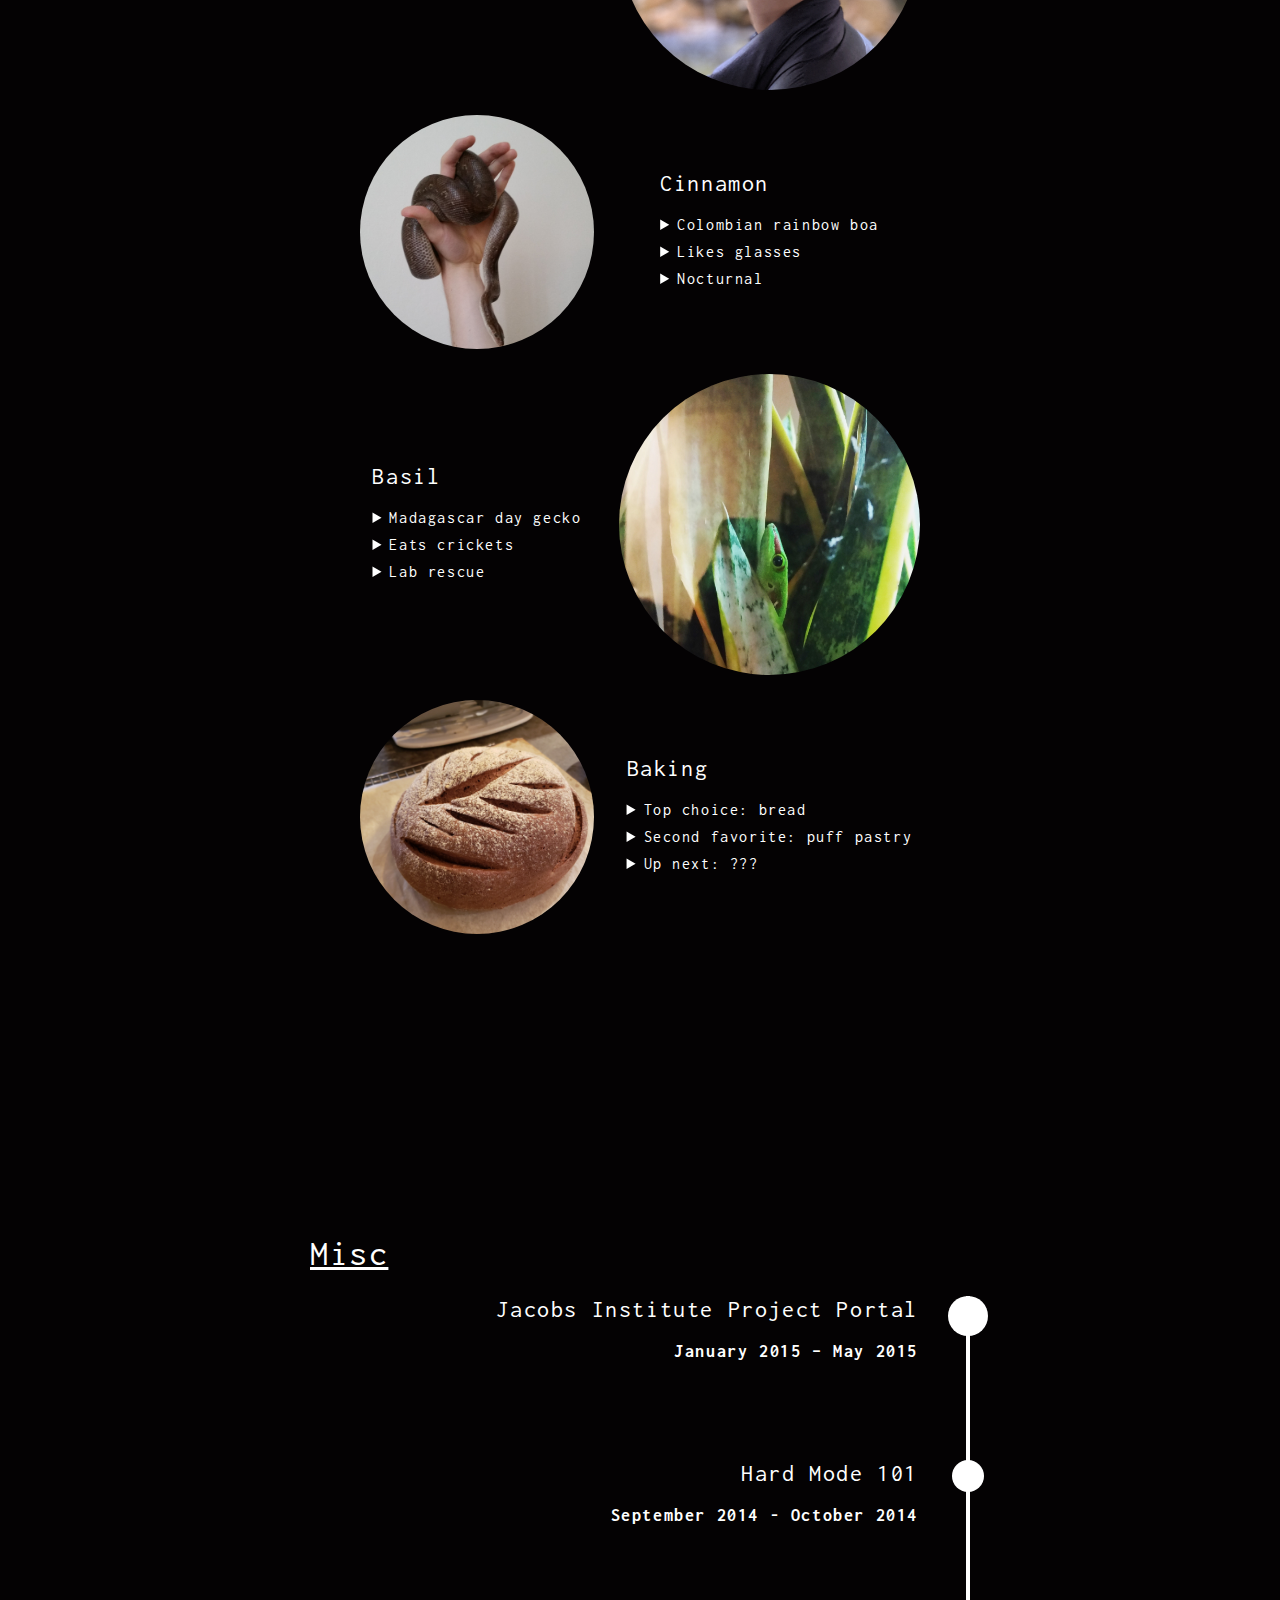
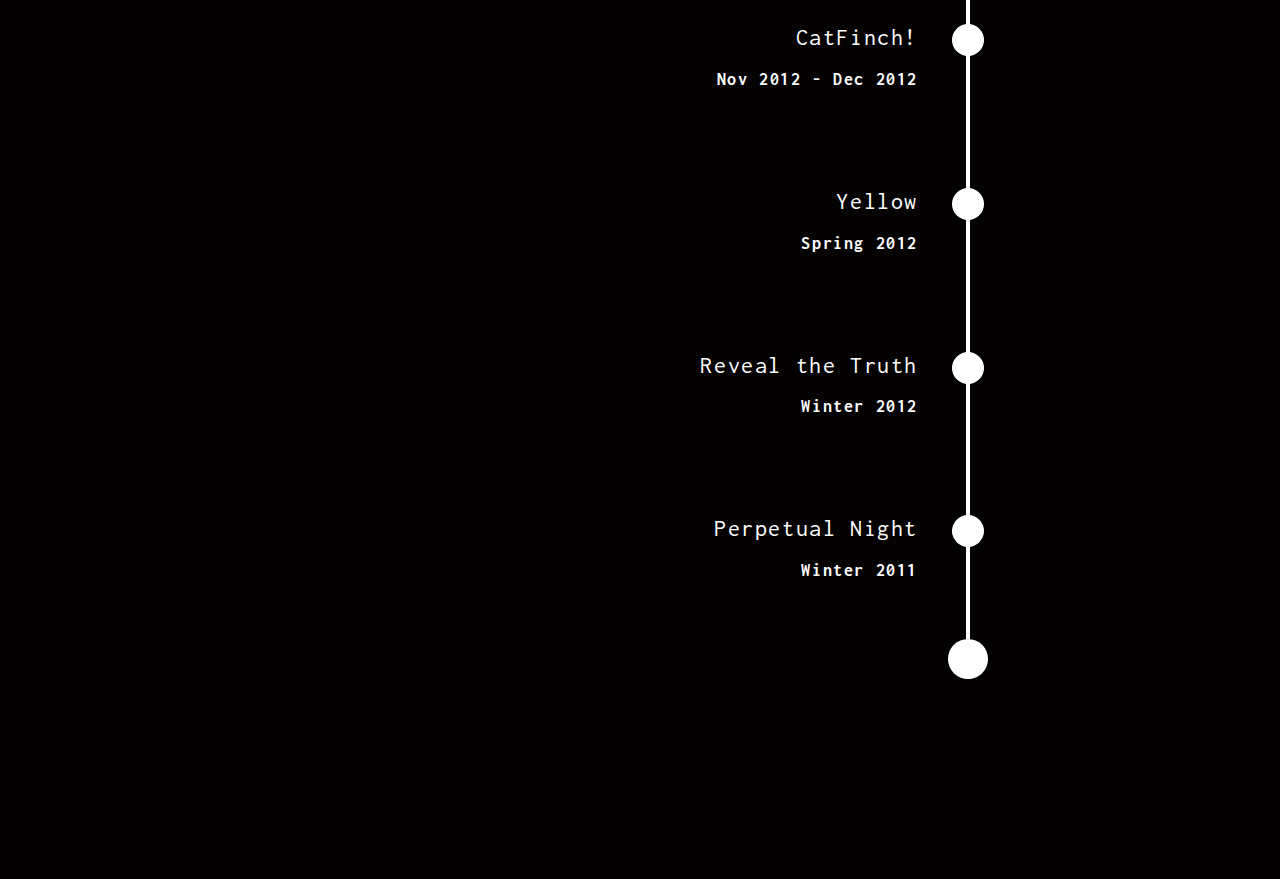
==== commit ec654ffa: "Fixing up some content and some style adjustments for better padding and spacings." ====
--- a/index.html
+++ b/index.html
@@ -83,7 +83,7 @@
           <h4 class="location">Remote, CA</h4>
         </div>
         <div class="description">
-          <p>Some content about Zendesk.</p>
+          <p>Just started! More info to come.</p>
         </div>
       </div>
 
@@ -102,7 +102,7 @@
             <li>Streamlined capping and pacing signal workflows by tearing out the parallel, legacy Kryo-serialized
               pathway, leaving only the new ProtoBuf-serialized code path.</li>
             <li>Refactored a large portion of untestable code by restructuring logic and removing dead code, increasing
-              code coverage from <50% to>95%.</li>
+              code coverage from <50% to >95%.</li>
             <li>Planned, researched, and led the deprecation of the legacy capping/pacing system which has been
               competing with the new system and causing chronic underspend.</li>
           </ul>
@@ -188,7 +188,7 @@
           <ul>
             <li>Amateur baker</li>
             <li>Reptile lover</li>
-            <li>Regular <a href="https://nanowrimo.org/">NaNoWriMo</a> participant</li>
+            <li><a href="https://nanowrimo.org/" target="_blank">NaNoWriMo</a> participant</li>
           </ul>
         </div>
 
@@ -199,8 +199,8 @@
           <h2>Cinnamon</h2>
           <ul>
             <li>Colombian rainbow boa</li>
+            <li>Likes glasses</li>
             <li>Nocturnal</li>
-            <li>Irridescent in sunlight</li>
           </ul>
         </div>
 
@@ -212,7 +212,7 @@
           <ul>
             <li>Madagascar day gecko</li>
             <li>Eats crickets</li>
-            <li>Was a lab rescue</li>
+            <li>Lab rescue</li>
           </ul>
         </div>
 
@@ -342,7 +342,6 @@
         </div>
       </div>
 
-
     </div>
   </div>
 
--- a/css/main.css
+++ b/css/main.css
@@ -4,6 +4,7 @@
     --timeline-width: 0.3rem;
     --large-timeline-circle-width: 2.5rem;
     --small-timeline-circle-width: 2rem;
+    --nav-section-bottom-margin: 200px;
     --nav-section-side-margin: 150px;
 }
 
@@ -83,10 +84,11 @@
 div#home {
     padding: 0;
     margin: auto;
-    max-width: 1500px;
+    max-width: 60rem;
 }
 
 div#home h1 {
+	padding-top: 50px;
     letter-spacing: inherit;
     font-size: 36px;
     text-decoration: underline;
@@ -122,7 +124,7 @@
 }
 
 div#home div.nav-section {
-    margin-bottom: 200px;
+    margin-bottom: var(--nav-section-bottom-margin);
     margin-right: var(--nav-section-side-margin);
     margin-left: var(--nav-section-side-margin);
 }
@@ -203,14 +205,14 @@
 }
 
 div#life-grid div.image {
-	position: relative;
-	width: 100%;
-	height: 0px;
-	padding-bottom: 100%;
+    position: relative;
+    width: 100%;
+    height: 0px;
+    padding-bottom: 100%;
 }
 
 div#life-grid img {
-	position: absolute;
+    position: absolute;
     border-radius: 50%;
     width: 100%;
     height: 100%;
@@ -241,6 +243,54 @@
 
 div#misc div.project-header:hover {
     color: var(--tertiary-color);
+}
+
+div#misc div.project-header h2 {
+    margin-top: 0;
+}
+
+div#misc div.project-wrapper {
+    border-right: var(--timeline-width) solid white;
+    padding-bottom: 75px;
+    padding-left: 0 !important;
+    padding-right: 3rem;
+    position: relative;
+}
+
+div#misc div.project-wrapper::before {
+    background-color: white;
+    border-radius: 100%;
+    content: "";
+    height: var(--small-timeline-circle-width);
+    right: calc(
+        -1 * var(--small-timeline-circle-width) / 2 - var(--timeline-width) / 2
+    );
+    position: absolute;
+    top: 0;
+    width: var(--small-timeline-circle-width);
+}
+
+/* starting dot */
+.project-wrapper:first-of-type::before {
+    height: var(--large-timeline-circle-width) !important;
+    right: calc(
+        -1 * var(--large-timeline-circle-width) / 2 - var(--timeline-width) / 2
+    ) !important;
+    width: var(--large-timeline-circle-width) !important;
+}
+
+/* ending dot */
+.project-wrapper:last-of-type::after {
+    background-color: white;
+    border-radius: 100%;
+    content: "";
+    height: var(--large-timeline-circle-width);
+    right: calc(
+        -1 * var(--large-timeline-circle-width) / 2 - var(--timeline-width) / 2
+    );
+    position: absolute;
+    bottom: 0;
+    width: var(--large-timeline-circle-width);
 }
 
 div#misc h3.date {
@@ -256,11 +306,19 @@
     transition: max-height 400ms ease-in-out;
     -webkit-transition: max-height 400ms ease-in-out;
     -moz-transition: max-height 400ms ease-in-out;
+
+    -ms-overflow-style: none; /* Internet Explorer 10+ */
+    scrollbar-width: none; /* Firefox */
+}
+
+div.description::-webkit-scrollbar {
+    display: none; /* Safari and Chrome */
 }
 
 div.description-open {
     /* may have to adjust if text is cut off... it's not exact */
-    max-height: 500px;
+    max-height: 800px;
+    overflow-y: auto;
 }
 
 /*******/
@@ -326,6 +384,7 @@
 div#nav-sections .btn {
     background-color: #00000000;
     border: none;
+    outline: none;
     color: white;
     cursor: pointer;
     display: inline;
--- a/css/mobile.css
+++ b/css/mobile.css
@@ -1,45 +1,115 @@
-:root {
-    --nav-section-side-margin: 50px;
-}
-
 @media (max-width: 768px) {
-    body,
-    html {
-        /* color: pink; */
+    :root {
+    	--timeline-width: 0.2rem;
+        --large-timeline-circle-width: 1.5rem;
+        --small-timeline-circle-width: 1.2rem;
+    	--nav-section-bottom-margin: 100px;
+        --nav-section-side-margin: 50px;
     }
 
+    body {
+        font-size: 0.9rem;
+    }
+
+    /*******/
+    /* NAV */
+    /*******/
+    div#nav {
+        right: 0.5rem;
+        top: 0.5rem;
+    }
+
+    /**********/
+    /* BANNER */
+    /**********/
+
+    div#banner #name {
+        --padding: 0.2rem;
+        --letter-spacing: 0.5rem;
+        border: 3px solid white;
+        font-size: 3rem;
+        letter-spacing: var(--letter-spacing);
+        line-height: 3.5rem;
+        padding-right: var(--padding);
+        padding-left: calc(var(--padding) + var(--letter-spacing));
+    }
+
+    div#banner #pronouns {
+        font-size: 1.5rem;
+        margin-top: 0.5rem;
+    }
+
+    /********/
+    /* MAIN */
+    /********/
+
+    div#home h1 {
+        font-size: 1.5rem;
+        padding-bottom: 3rem;
+    }
+
+    div#home h2 {
+        font-size: 1.2rem;
+    }
+
+    div#home h3 {
+        font-size: 1rem;
+        margin-bottom: 0px;
+    }
+
+    div#home h4 {
+        font-size: 1rem;
+        margin-top: 0.4rem;
+    }
+
+    /* work */
+    div#work div.work-wrapper {
+        padding-bottom: 1rem;
+        padding-left: 1.5rem;
+    }
+
+    /* life */
+
     div#life-grid {
-	    margin: auto;
-	    display: grid;
-	    grid-template-columns: auto;
-	    grid-gap: 25px;
-	    padding: 0px;
-	    grid-auto-flow: column;
+        margin: auto;
+        display: grid;
+        grid-template-columns: auto;
+        grid-gap: 0;
+        padding: 0px;
+        grid-auto-flow: column;
+    }
+
+    div#life-grid div.image {
+        position: relative;
+        width: 80%;
+        height: 0px;
+        padding-bottom: 80%;
+    }
+
+    div#life-grid img {
+        position: absolute;
+        border-radius: 50%;
+        width: 100%;
+        height: 100%;
+        object-fit: cover;
+    }
+
+    div#life-grid div {
+        margin: auto;
+    }
+
+    div#life-grid div.right {
+        grid-column: 1;
+    }
+
+    div#life-grid div.notes {
+	    margin-left: 1.8rem;
+	    margin-bottom: 3rem;
 	}
 
-	div#life-grid div.image {
-		position: relative;
-		width: 100%;
-		height: 0px;
-		padding-bottom: 100%;
-	}
-
-	div#life-grid img {
-		position: absolute;
-	    border-radius: 50%;
-	    width: 100%;
-	    height: 100%;
-	    object-fit: cover;
-	}
-
-	div#life-grid div {
-		margin: auto;
-	}
-
-	div#life-grid div.left {
-	    grid-column: 1;
-	}
-	div#life-grid div.right {
-	    grid-column: 1;
-	}
+    /* misc */
+    div#misc div.project-wrapper {
+        padding-bottom: 1rem;
+        padding-left: 1.5rem;
+    }
 }
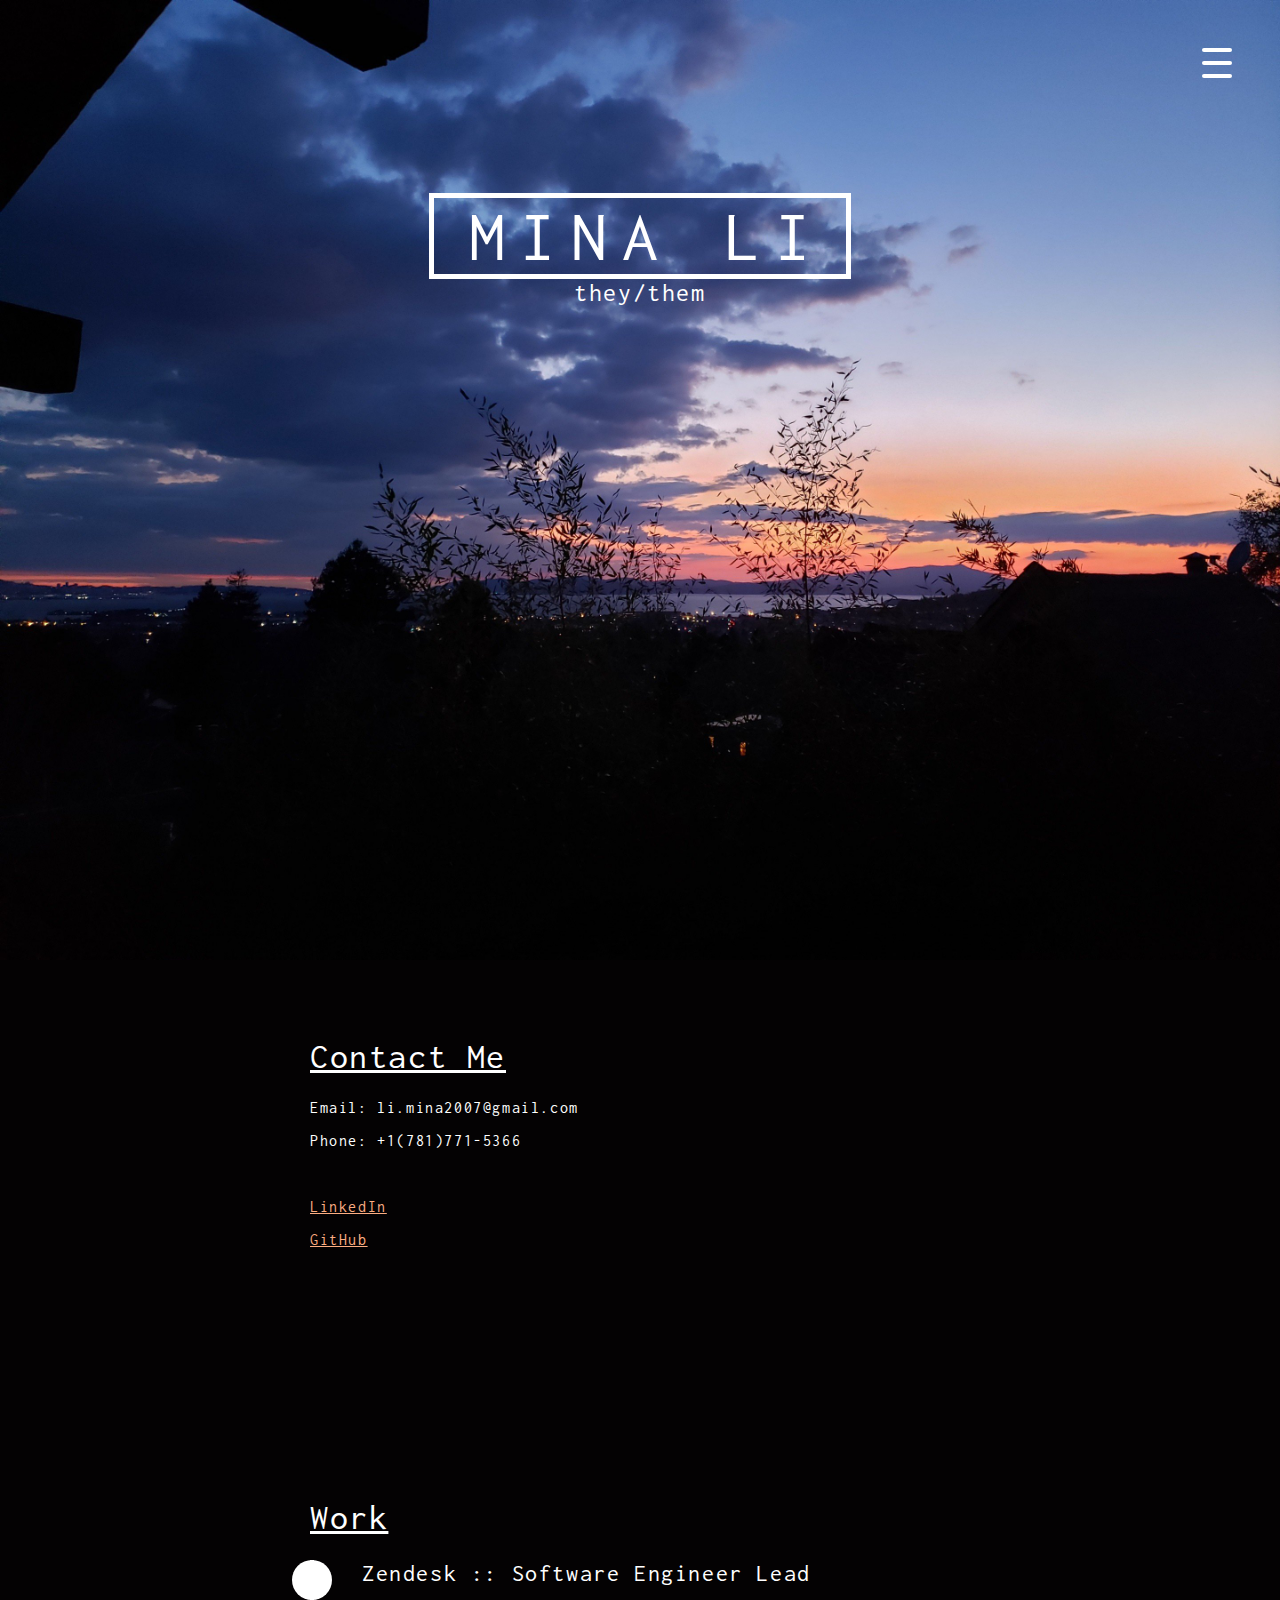
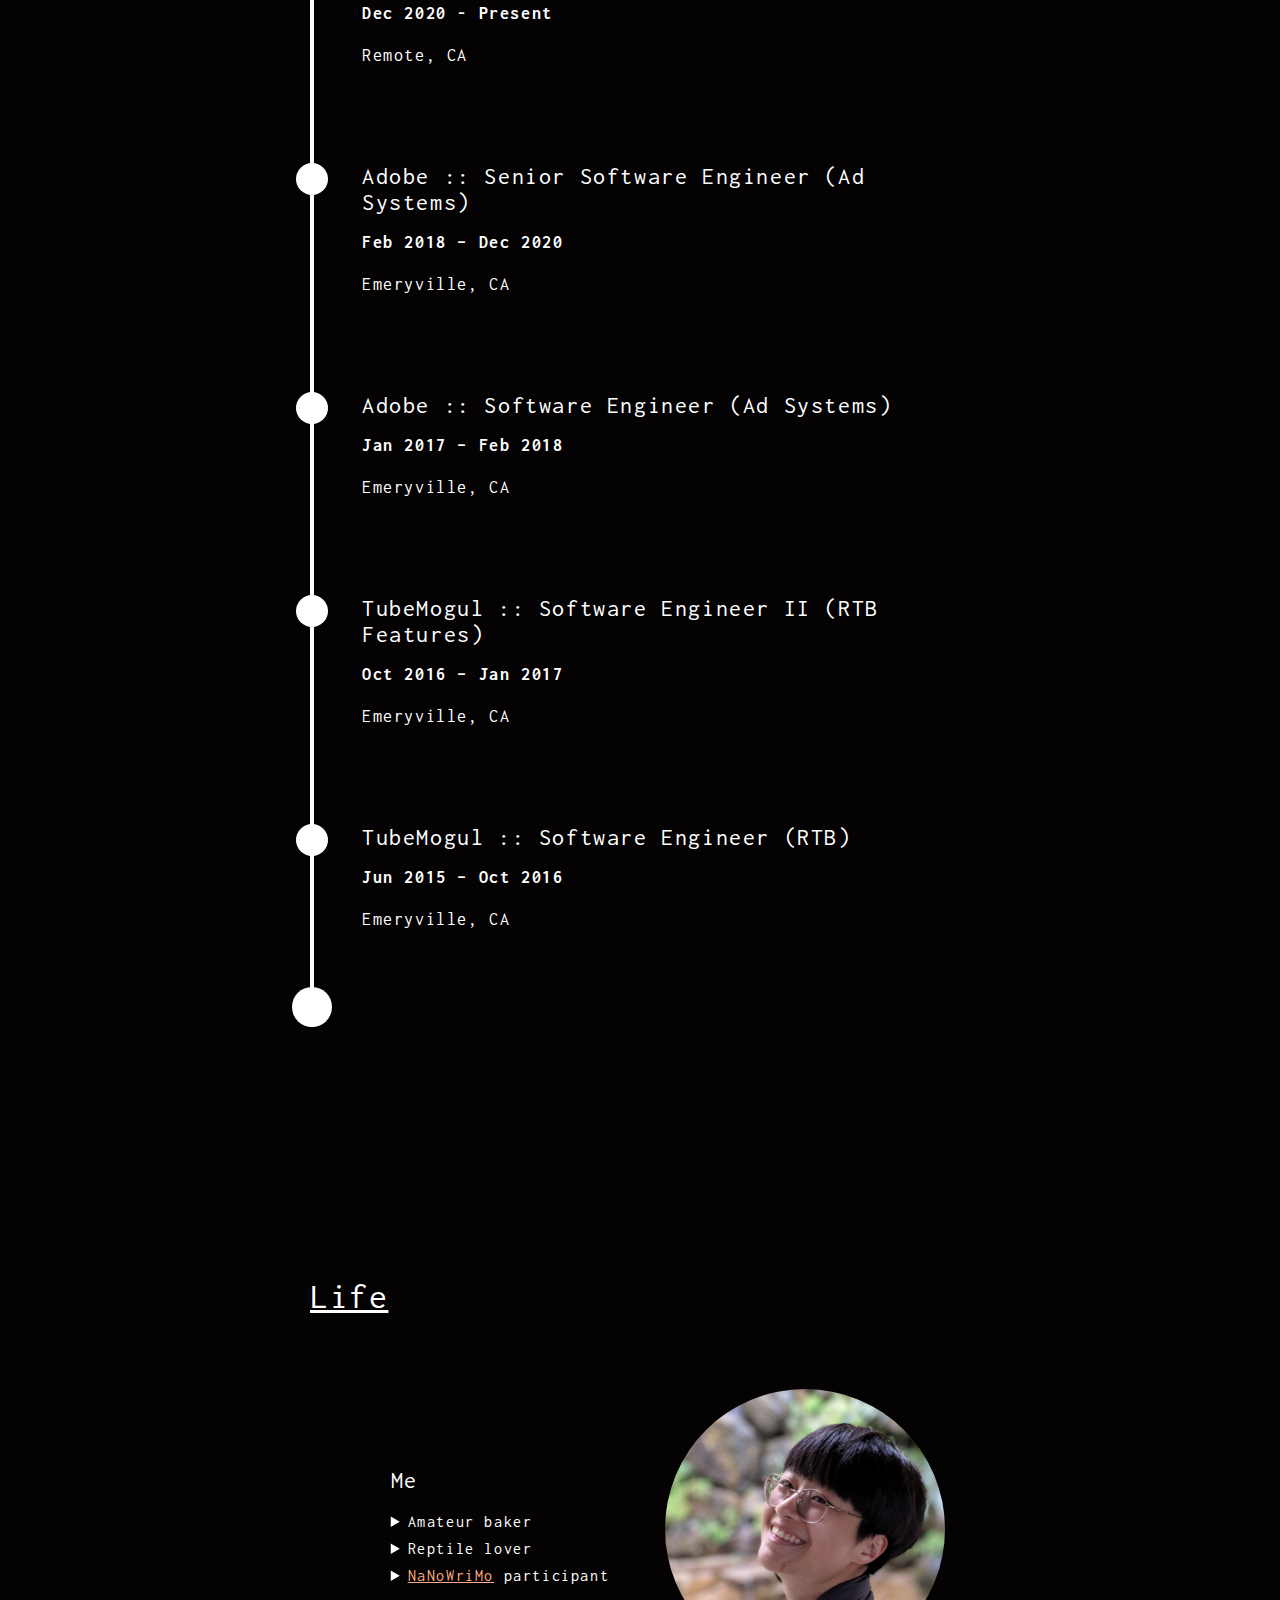
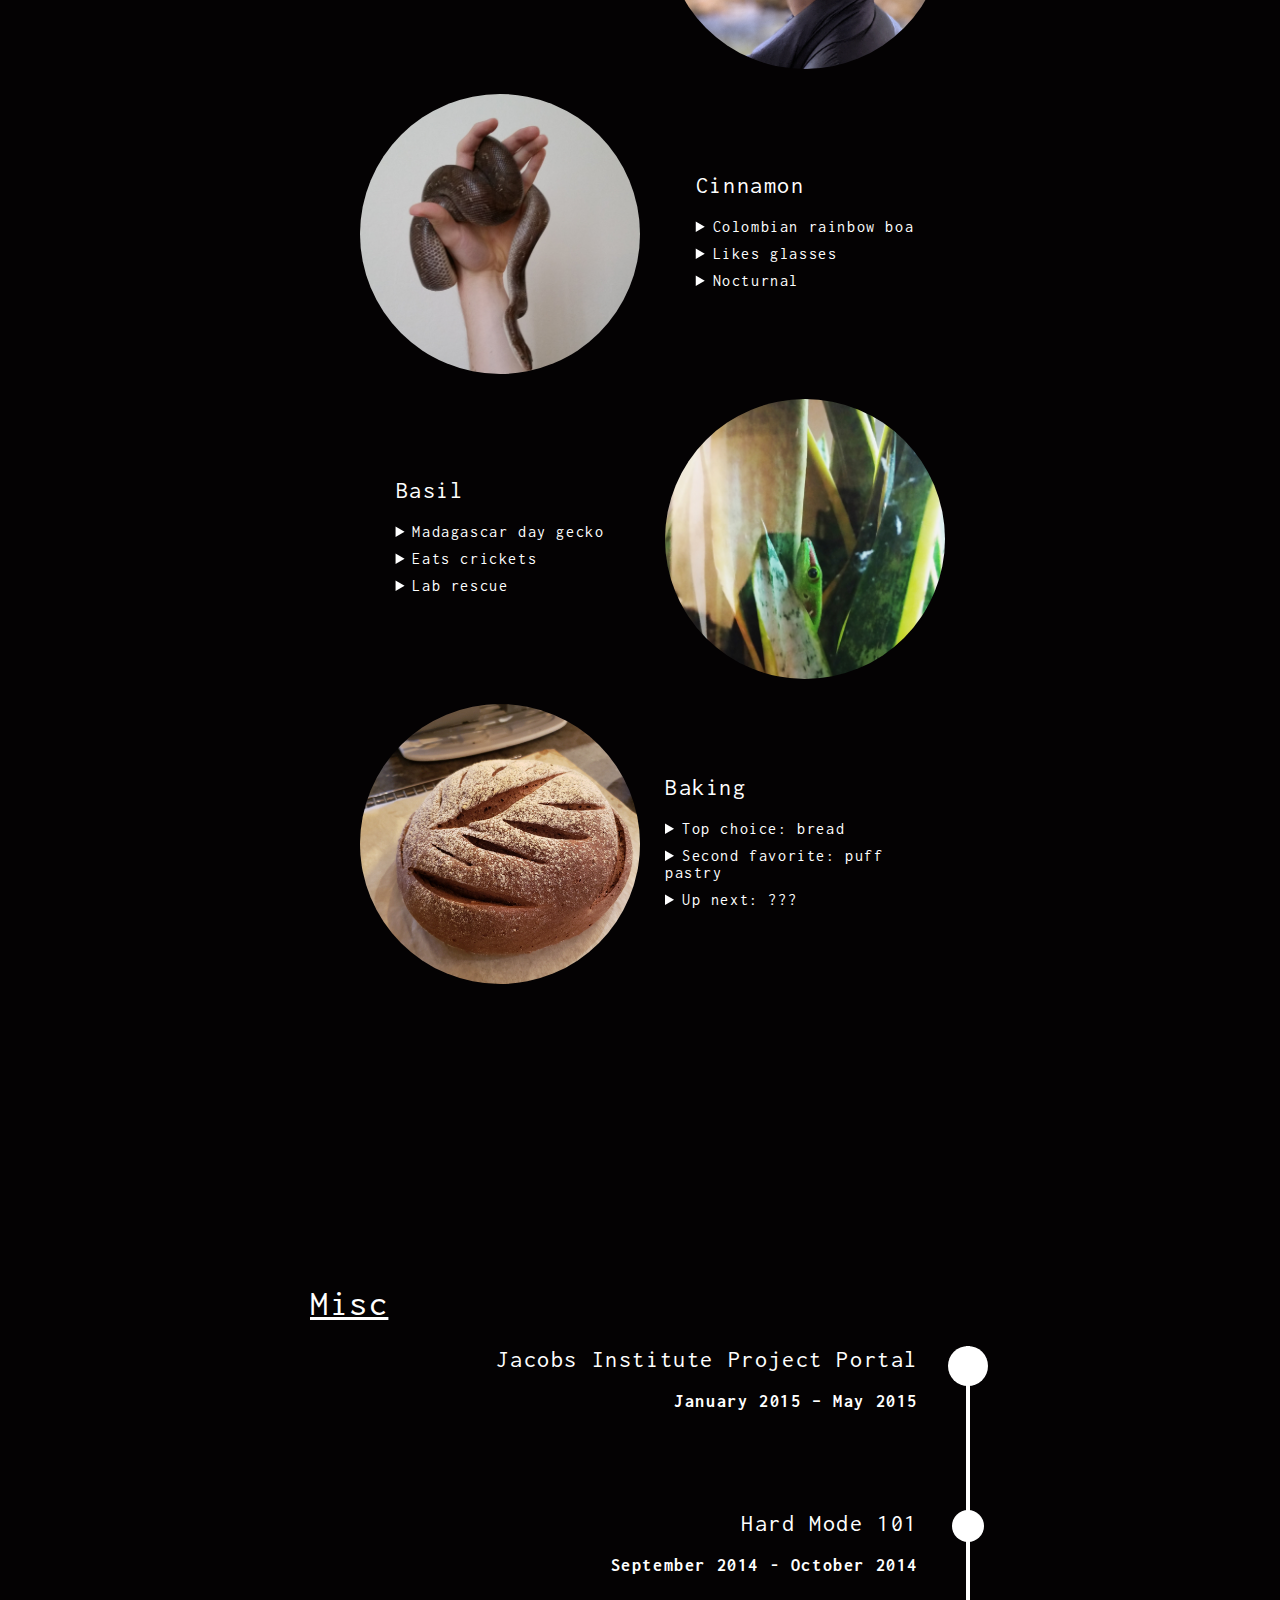
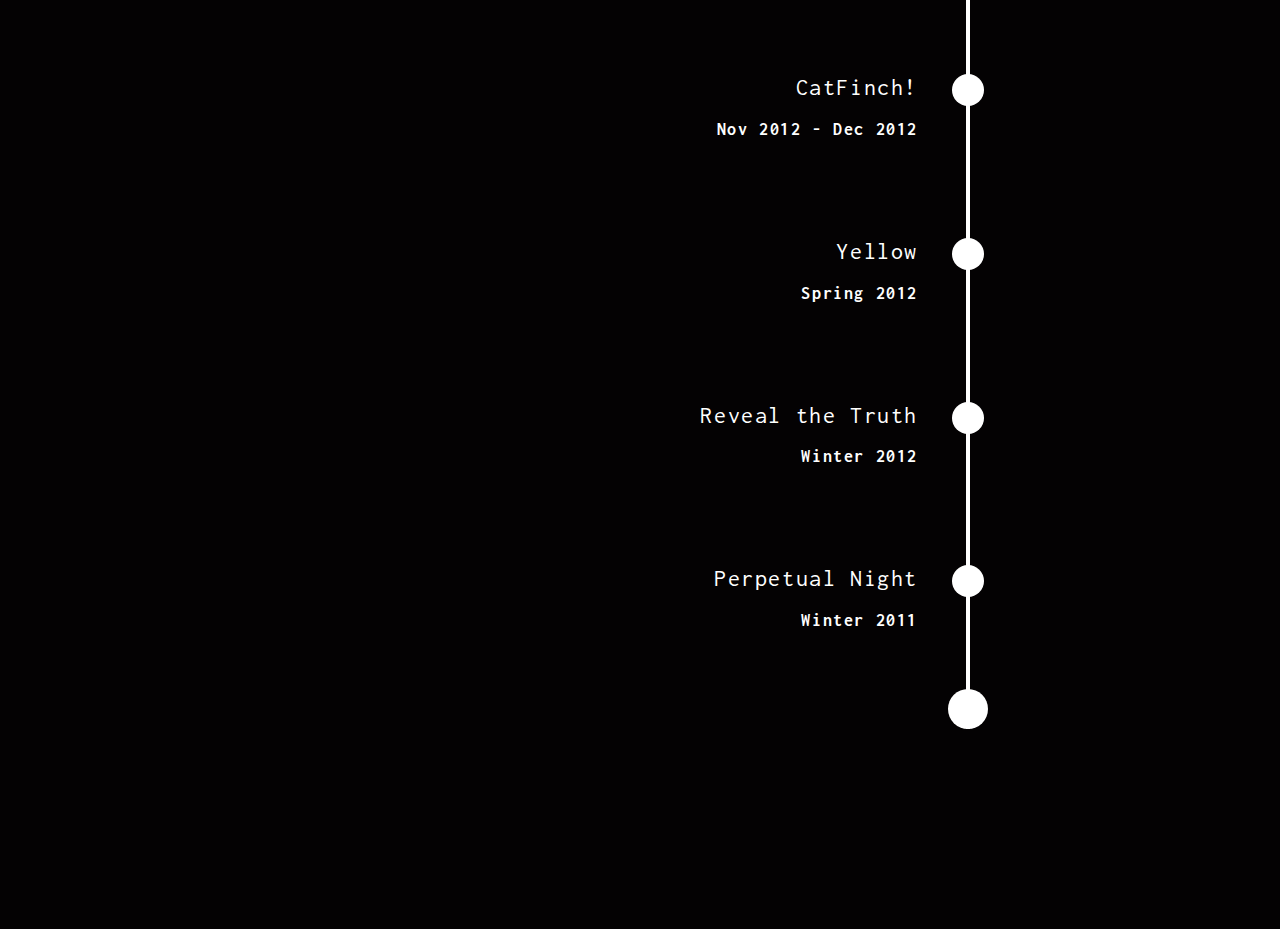
==== commit f6ea8147: "Fix broken links" ====
--- a/index.html
+++ b/index.html
@@ -241,7 +241,7 @@
         </div>
         <div class="description">
           <p>This is an application I made with Albert Hu, Terry Tsai, Jack Chou, Kenneth Lam, and Arlan Jaska for <a
-              href="https://sites.google.com/site/ucbsaas/" target="_blank">CS169</a>.</p>
+              href="https://www2.eecs.berkeley.edu/Courses/CS169/" target="_blank">CS169</a>.</p>
           <br />
           <p>Work Done:</p>
           <p>Planned and designed an online interface for professors to define submission requirements and for students
@@ -309,7 +309,7 @@
         </div>
         <div class="description">
           <p>A short story inspired by James Joyce's "Dubliners". Originally a school assignment, this was ultimately
-            published in <a href="https://themarblecollection.org/" target="_blank">The Marble Collection</a>'s <a
+            published in <a href="https://issuu.com/themarblecollection" target="_blank">The Marble Collection</a>'s <a
               href="https://issuu.com/themarblecollection/docs/spring_2012" target="_blank">Spring 2012</a> edition
             (page 22).</p>
         </div>
@@ -321,7 +321,7 @@
           <h3 class="date">Winter 2012</h3>
         </div>
         <div class="description">
-          <p>A song written and composed by me, this was published in <a href="https://themarblecollection.org/"
+          <p>A song written and composed by me, this was published in <a href="https://issuu.com/themarblecollection"
               target="_blank">The Marble Collection</a>'s <a
               href="https://issuu.com/themarblecollection/docs/tmc_winter_2012" target="_blank">Winter 2012</a> edition
             (page 33).</p>
@@ -335,7 +335,7 @@
         </div>
         <div class="description">
           <p>My first piece accepted into The Marble Collection. It was published in <a
-              href="https://themarblecollection.org/" target="_blank">The Marble Collection</a>'s <a
+              href="https://issuu.com/themarblecollection" target="_blank">The Marble Collection</a>'s <a
               href="http://issuu.com/themarblecollection/docs/tmc_winter_2011" target="_blank">Winter 2011</a> edition
             (page 54). The song was originally written for a band I was in, but I adapted it for voice-only in this
             recording.</p>
--- a/css/main.css
+++ b/css/main.css
@@ -198,7 +198,7 @@
 div#life-grid {
     margin: auto;
     display: grid;
-    grid-template-columns: auto auto;
+    grid-template-columns: 50% 50%;
     grid-gap: 25px;
     padding: 50px;
     grid-auto-flow: column;
@@ -299,8 +299,6 @@
 }
 
 div.description {
-    /* margin-bottom: 75px; */
-    /* padding-bottom: 75px; */
     max-height: 0;
     overflow: hidden;
     transition: max-height 400ms ease-in-out;
@@ -319,6 +317,11 @@
     /* may have to adjust if text is cut off... it's not exact */
     max-height: 800px;
     overflow-y: auto;
+    padding-bottom: 1rem;
+}
+
+div.description p:first-of-type {
+	margin-top: 0;
 }
 
 /*******/
@@ -425,28 +428,3 @@
 div.nav-darken-open {
     background-color: rgba(0, 0, 0, 0.75) !important;
 }
-
-/* div#nav .btn {
-    background-color: white;
-    border: none;
-    color: #040203;
-    padding: 20px;
-    display: inline-block;
-    border-radius: 50%;
-    height: 220px;
-    width: 220px;
-    font-size: 24px;
-    padding-bottom: 60px;
-    margin-right: 50px;
-    margin-left: 50px;
-    letter-spacing: inherit;
-    cursor: pointer;
-}
-
-div#nav .btn:hover {
-    background-color: var(--tertiary-color);
-}
-
-.active-section {
-    background-color: var(--secondary-color) !important;
-} */
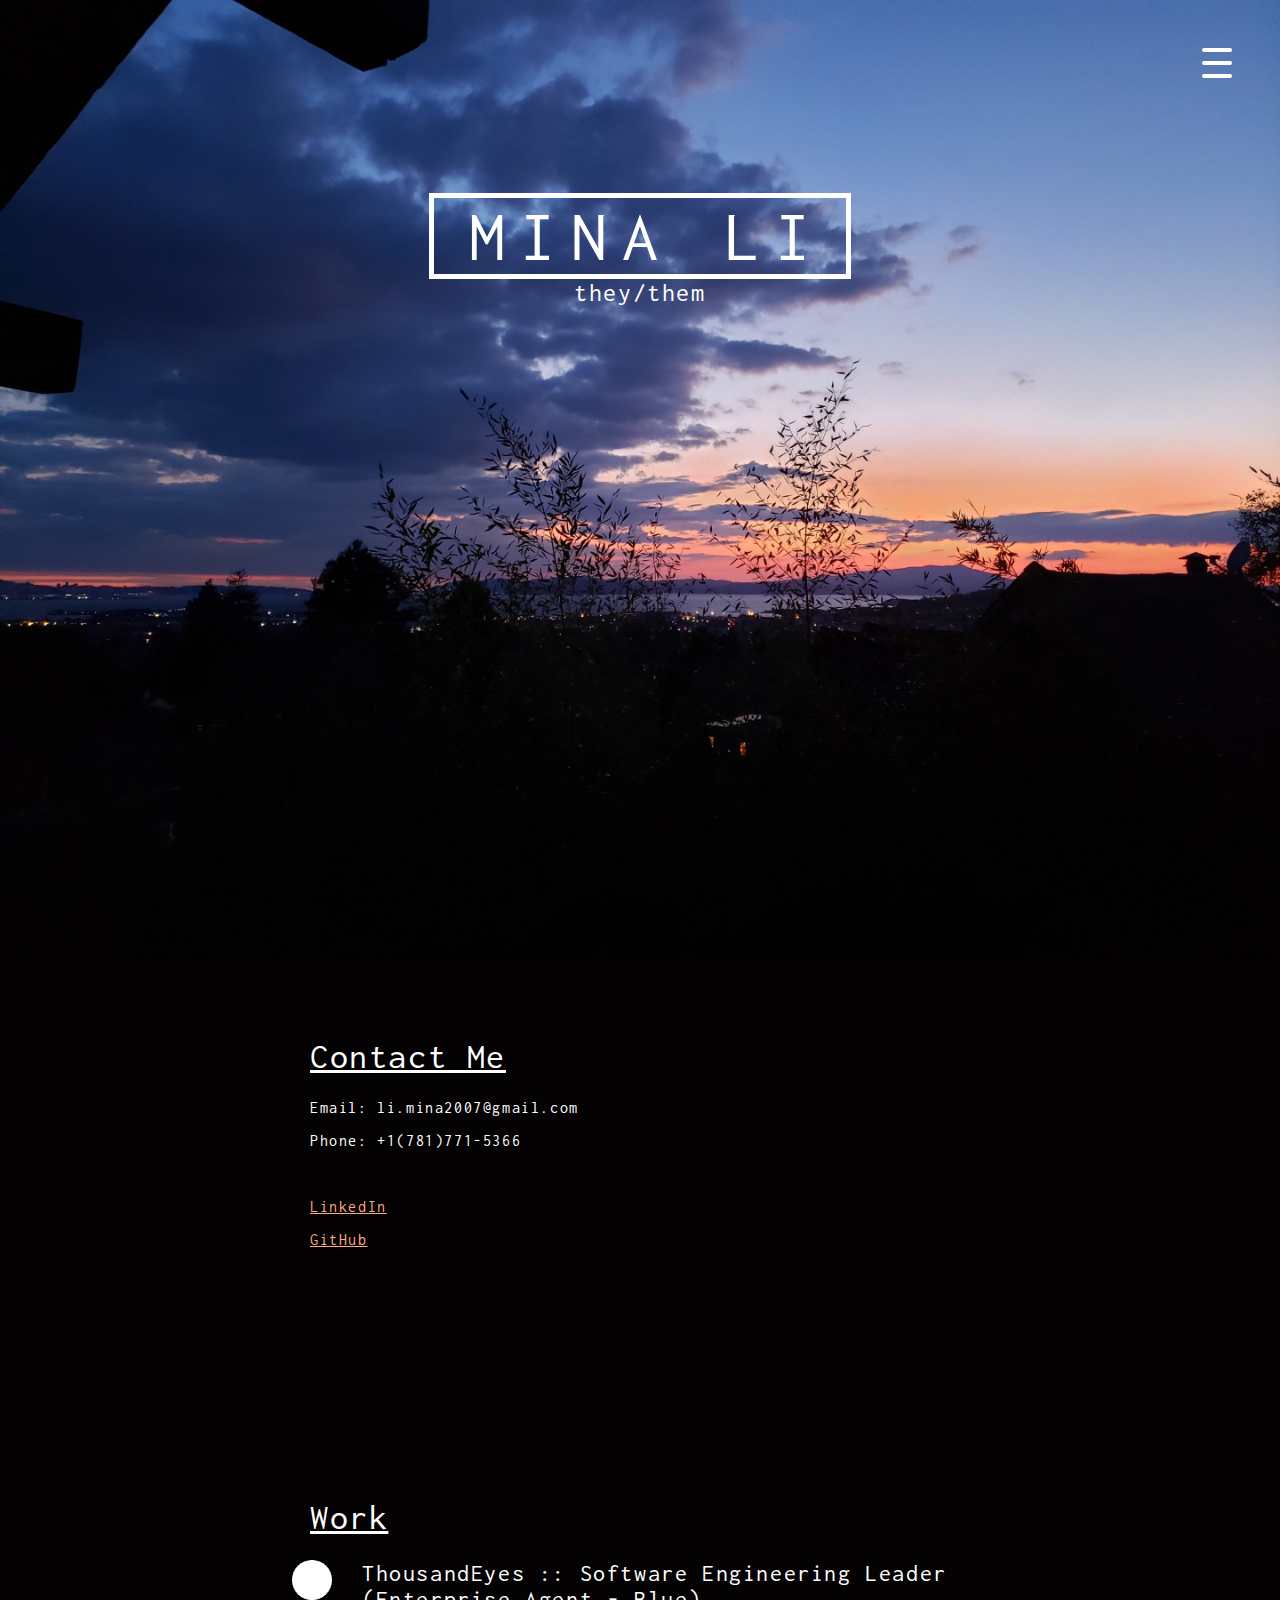
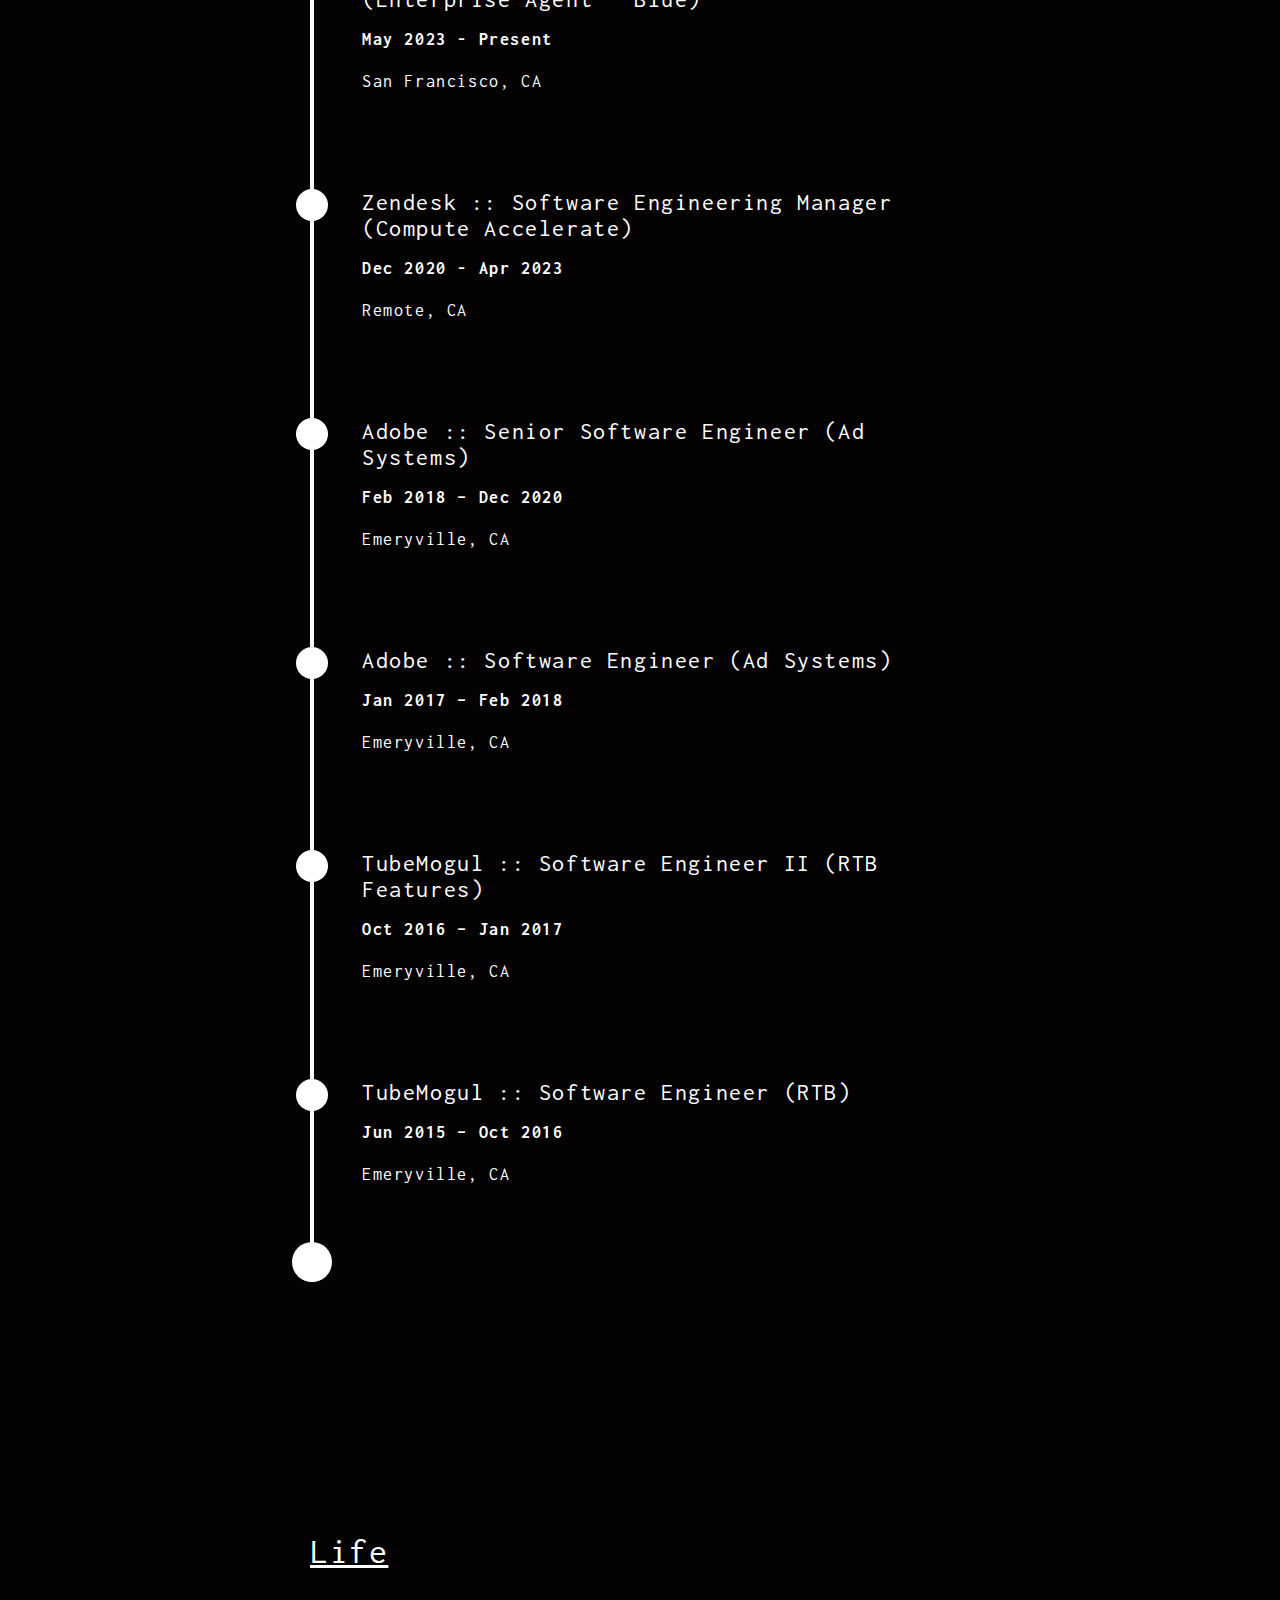
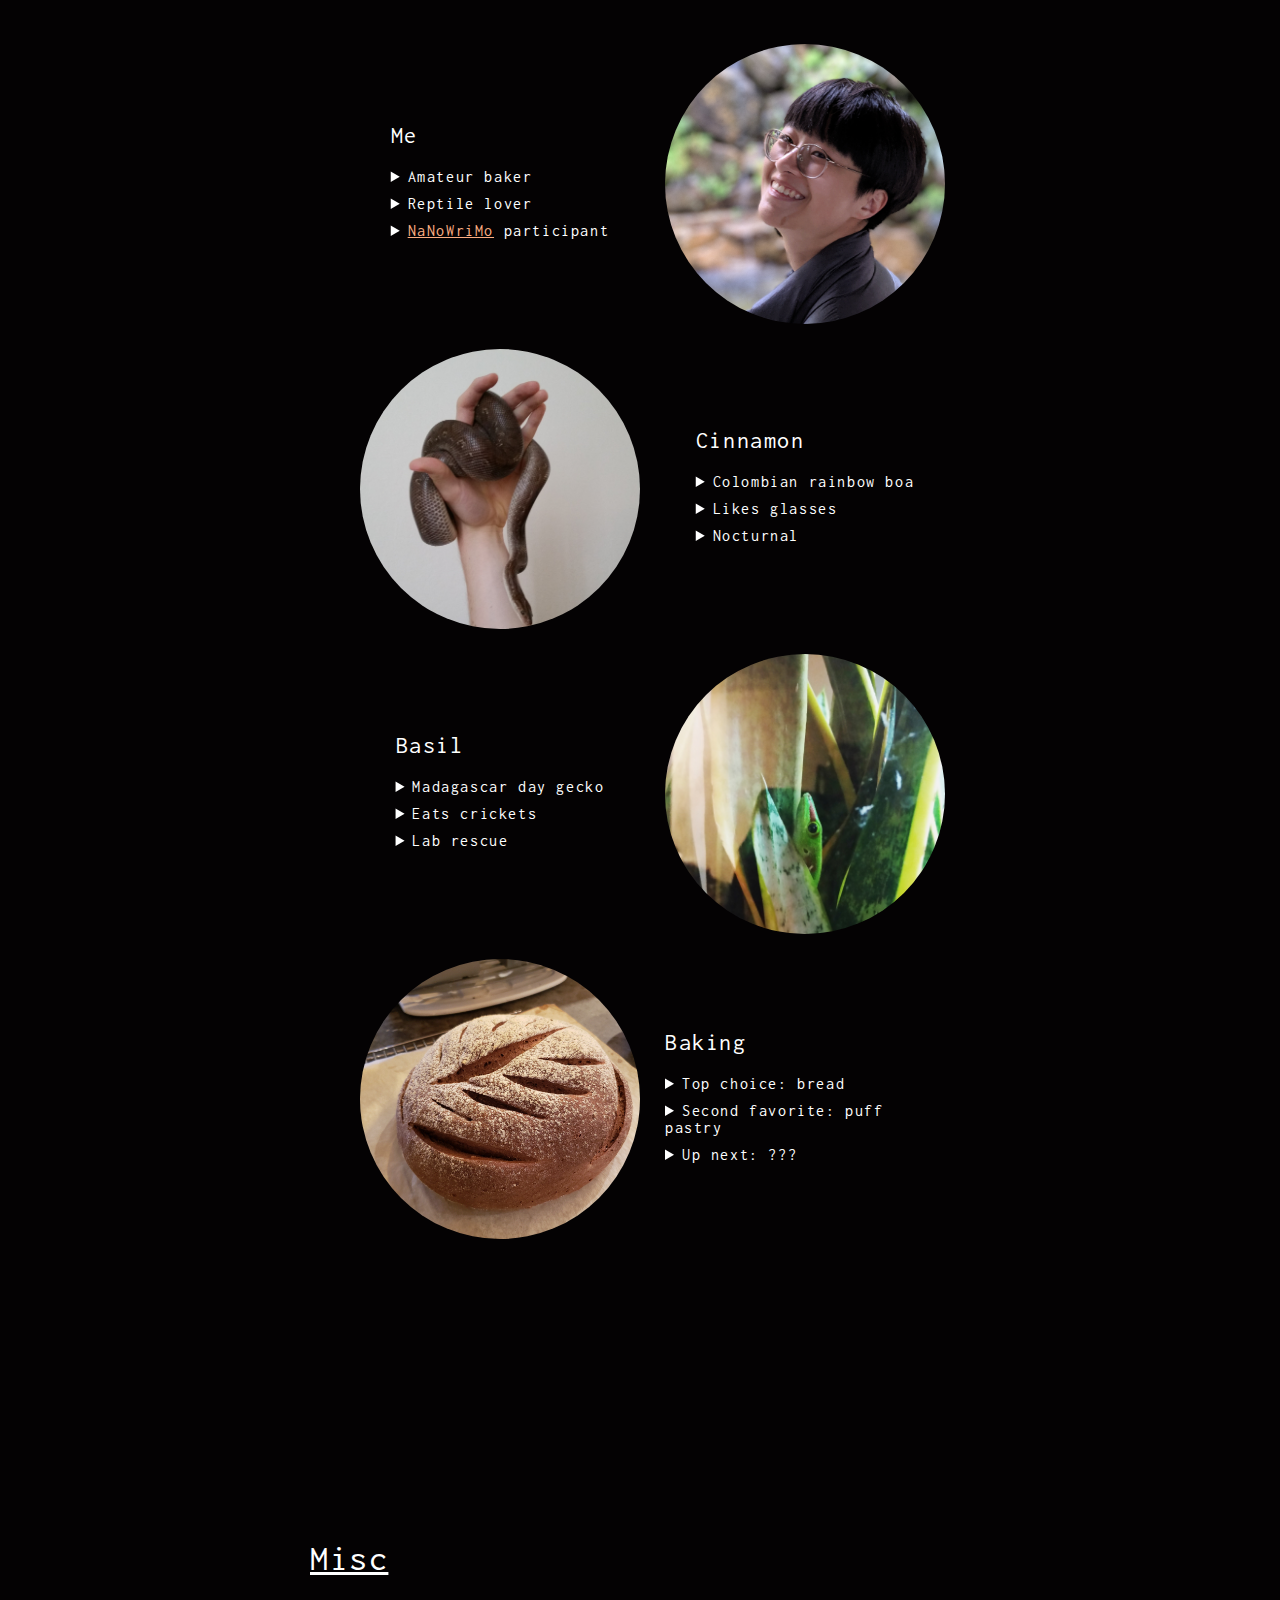
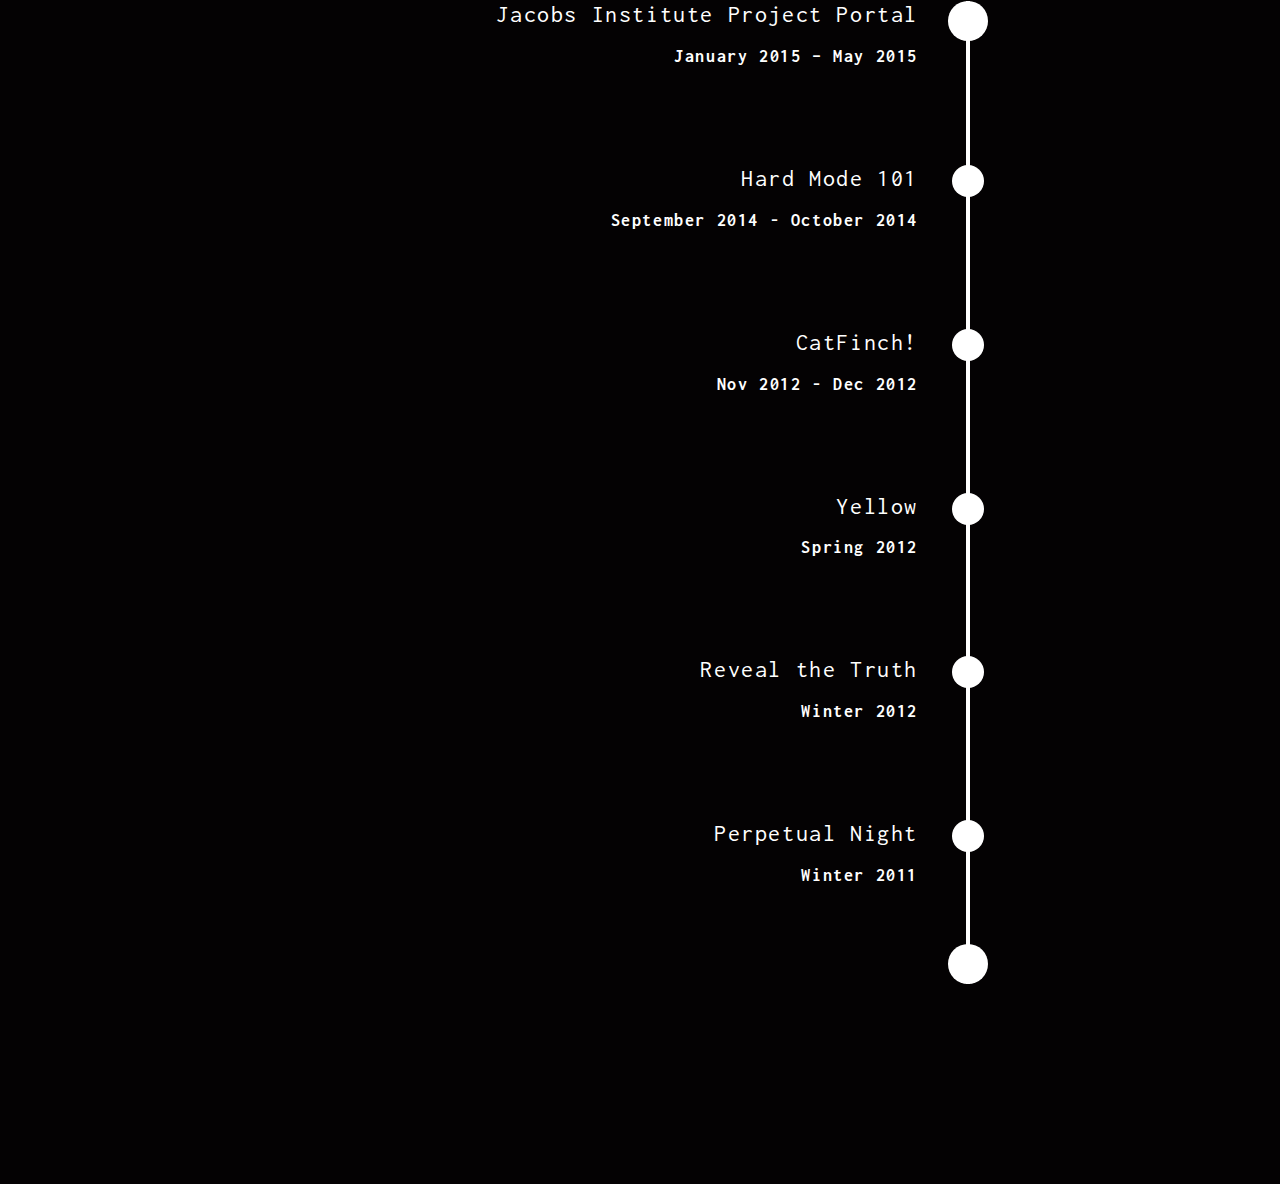
==== commit 86d7add7: "Update work history for start of new role at ThousandEyes." ====
--- a/index.html
+++ b/index.html
@@ -77,13 +77,34 @@
 
       <div class="work-wrapper">
         <div class="work-header">
+          <h2 class="company">ThousandEyes</h2>
+          <h2 class="position">Software Engineering Leader (Enterprise Agent - Blue)</h2>
+          <h3 class="date">May 2023 - Present</h3>
+          <h4 class="location">San Francisco, CA</h4>
+        </div>
+        <div class="description">
+          <p>New role - more to come!</p>
+        </div>
+      </div>
+      <div class="work-wrapper">
+        <div class="work-header">
           <h2 class="company">Zendesk</h2>
-          <h2 class="position">Software Engineer Lead</h2>
-          <h3 class="date">Dec 2020 - Present</h3>
+          <h2 class="position">Software Engineering Manager (Compute Accelerate)</h2>
+          <h3 class="date">Dec 2020 - Apr 2023</h3>
           <h4 class="location">Remote, CA</h4>
         </div>
         <div class="description">
-          <p>Just started! More info to come.</p>
+          <ul>
+            <li>Brought in to build and lead a new, fully remote scrum team off of the original, single Compute team, with a focus on enhancing developer experience of compute.</li>
+            <li>Hired a total of 5 engineers over the course of 2021 while creating the team vision and mission, and building the team culture from the ground up.</li>
+            <li>Organized and rallied Compute together during a company-wide engineering freeze in 2021 Q2 to identify and define all core features across the scrum teams, split the engineers into working groups, and assigned each working group a subset of core features to: draw architecture diagrams, document failure scenarios and corresponding runbooks, build smoke tests, implement SLIs/SLOs, and more. The team has since been able to detect and proactively address production issues with those smoke tests and SLOs, and had zero Sev 1 incidents since.</li>
+            <li>Created a variety of new processes for team reporting and efficiency, including Data Studio/Looker Studio reports for quarterly epic tracking, scripts for automating on-call pay, Accelerate weekly update for scrum team visibility, Compute-wide policies/standards documentation, onboarding buddy checklist and expectations, and more.</li>
+            <li>With my manager, interviewed two new managers for sibling Compute teams, developed an onboarding process for them, and onboarded both managers simultaneously to set them up for success with their respective scrum teams.</li>
+            <li>Contributed to and led a new engineering leader onboarding pilot program for new leaders that had joined in 2022.</li>
+            <li>Developed a business travel justification in the face of limited budget for my team to meet in-person for the first time, and to improve collaboration with another engineering team on tooling related to a top level objective. Planned and coordinated a shared agenda between our two teams, as well as a team-specific agenda to make the most of the time together.</li>
+            <li>Navigated the team through Zendesk’s acquisition Hellman & Friedman and Permira, working to keep morale and motivation up through information overload, attrition, and layoffs.</li>
+            <li>Revised the team mission to align with the latest messaging from leadership for 2023 and beyond.</li>
+          </ul>
         </div>
       </div>
 
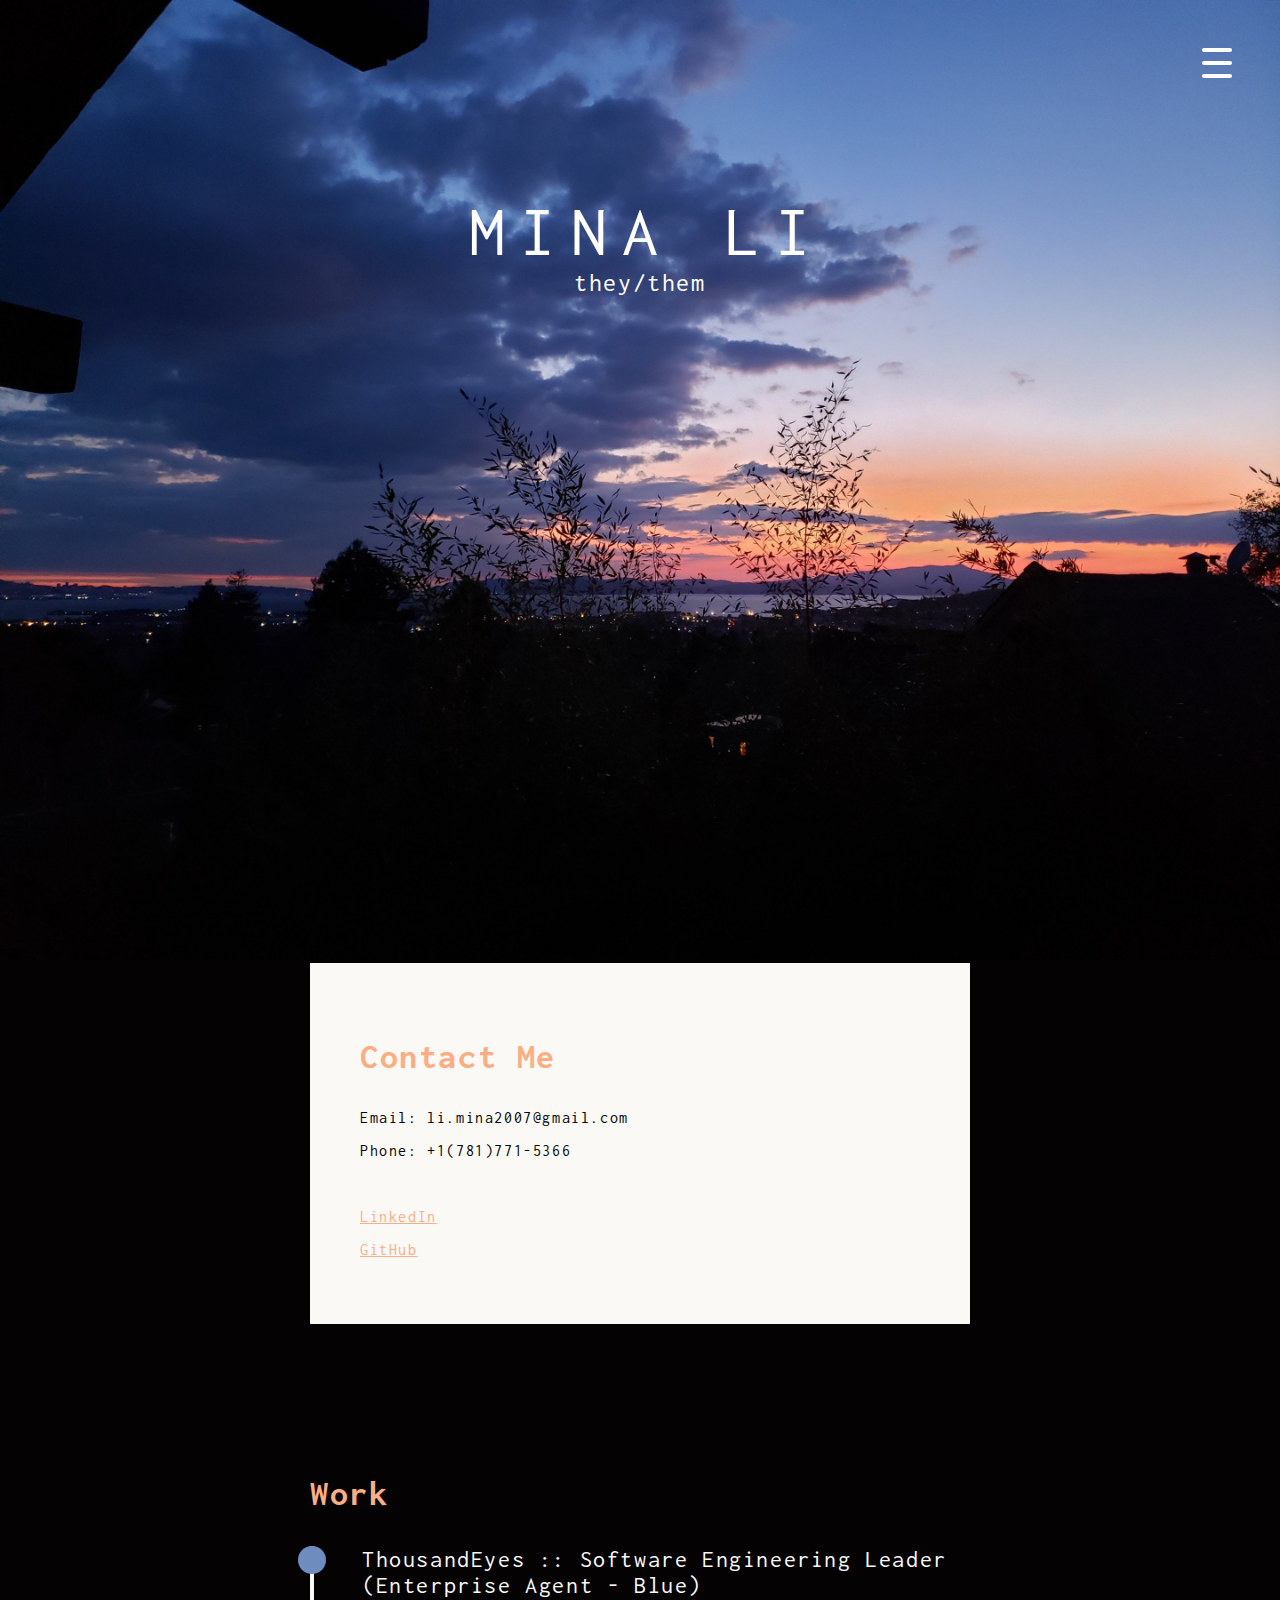
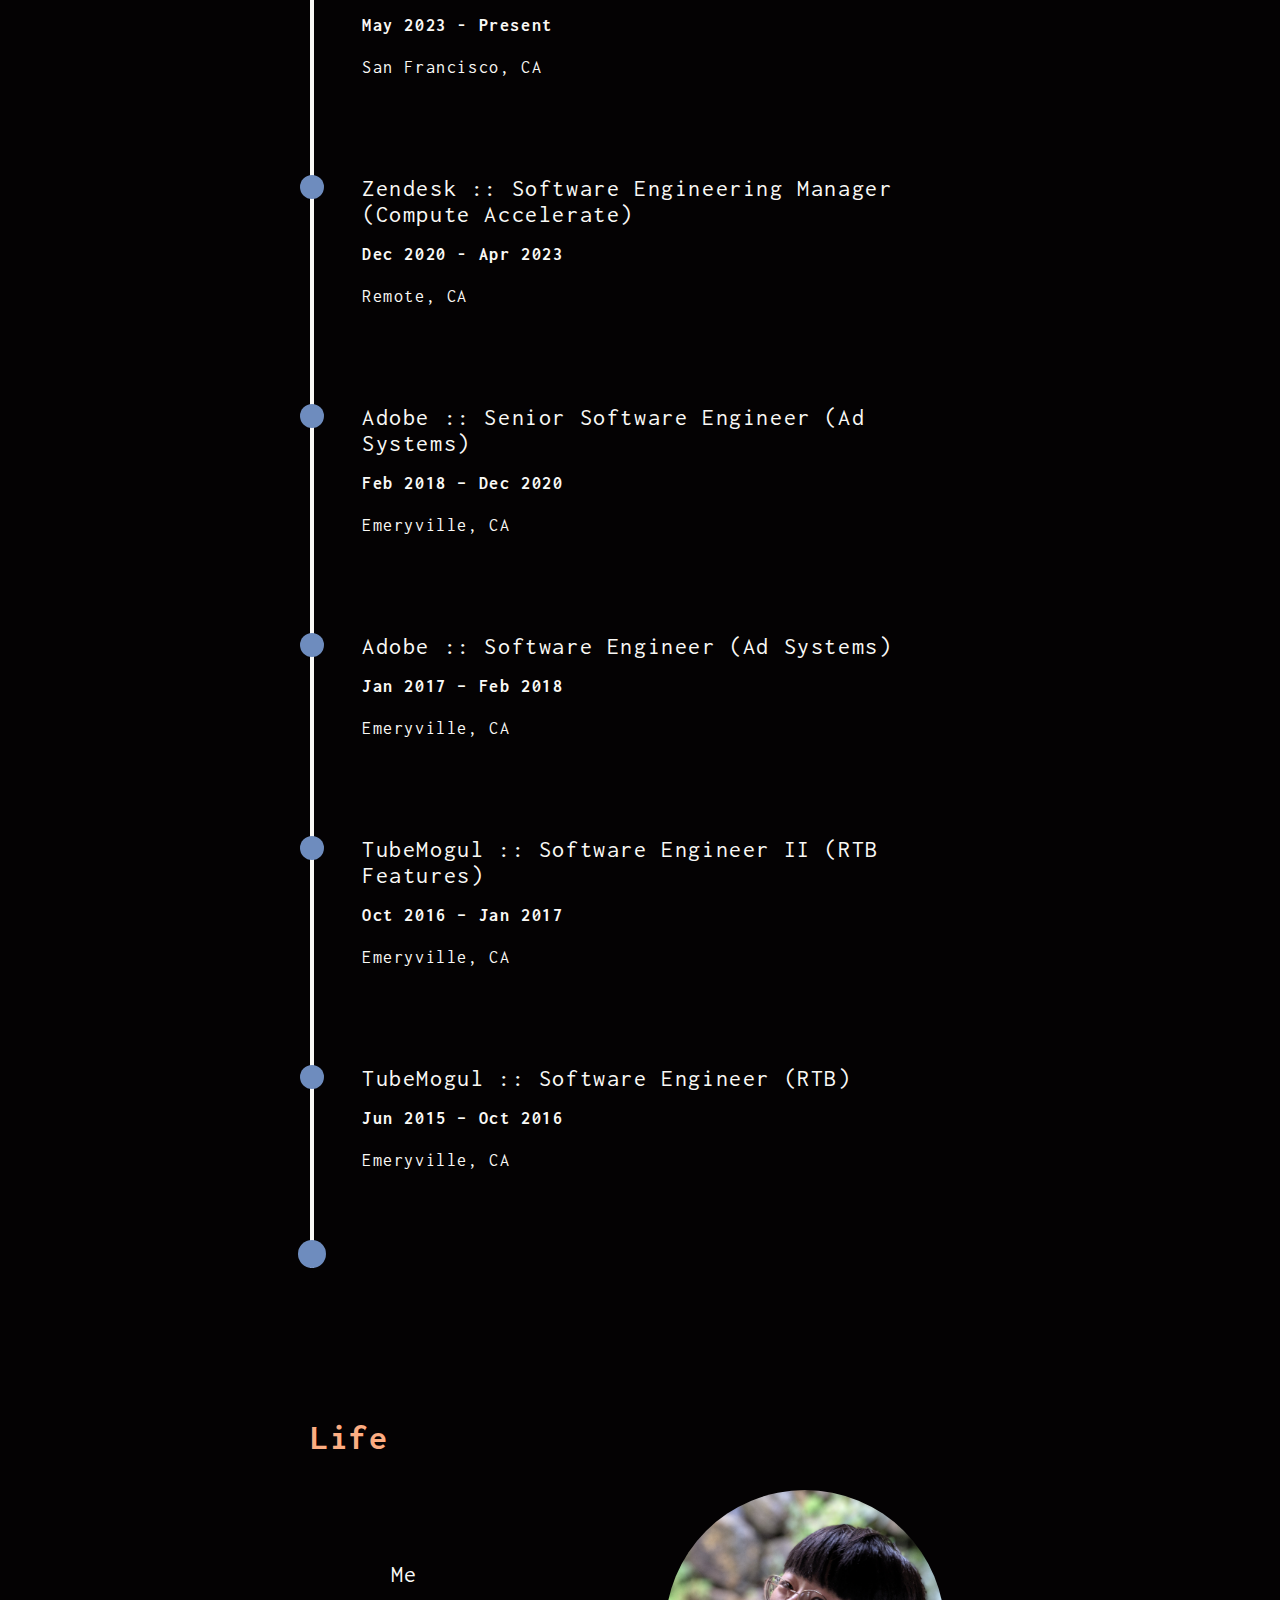
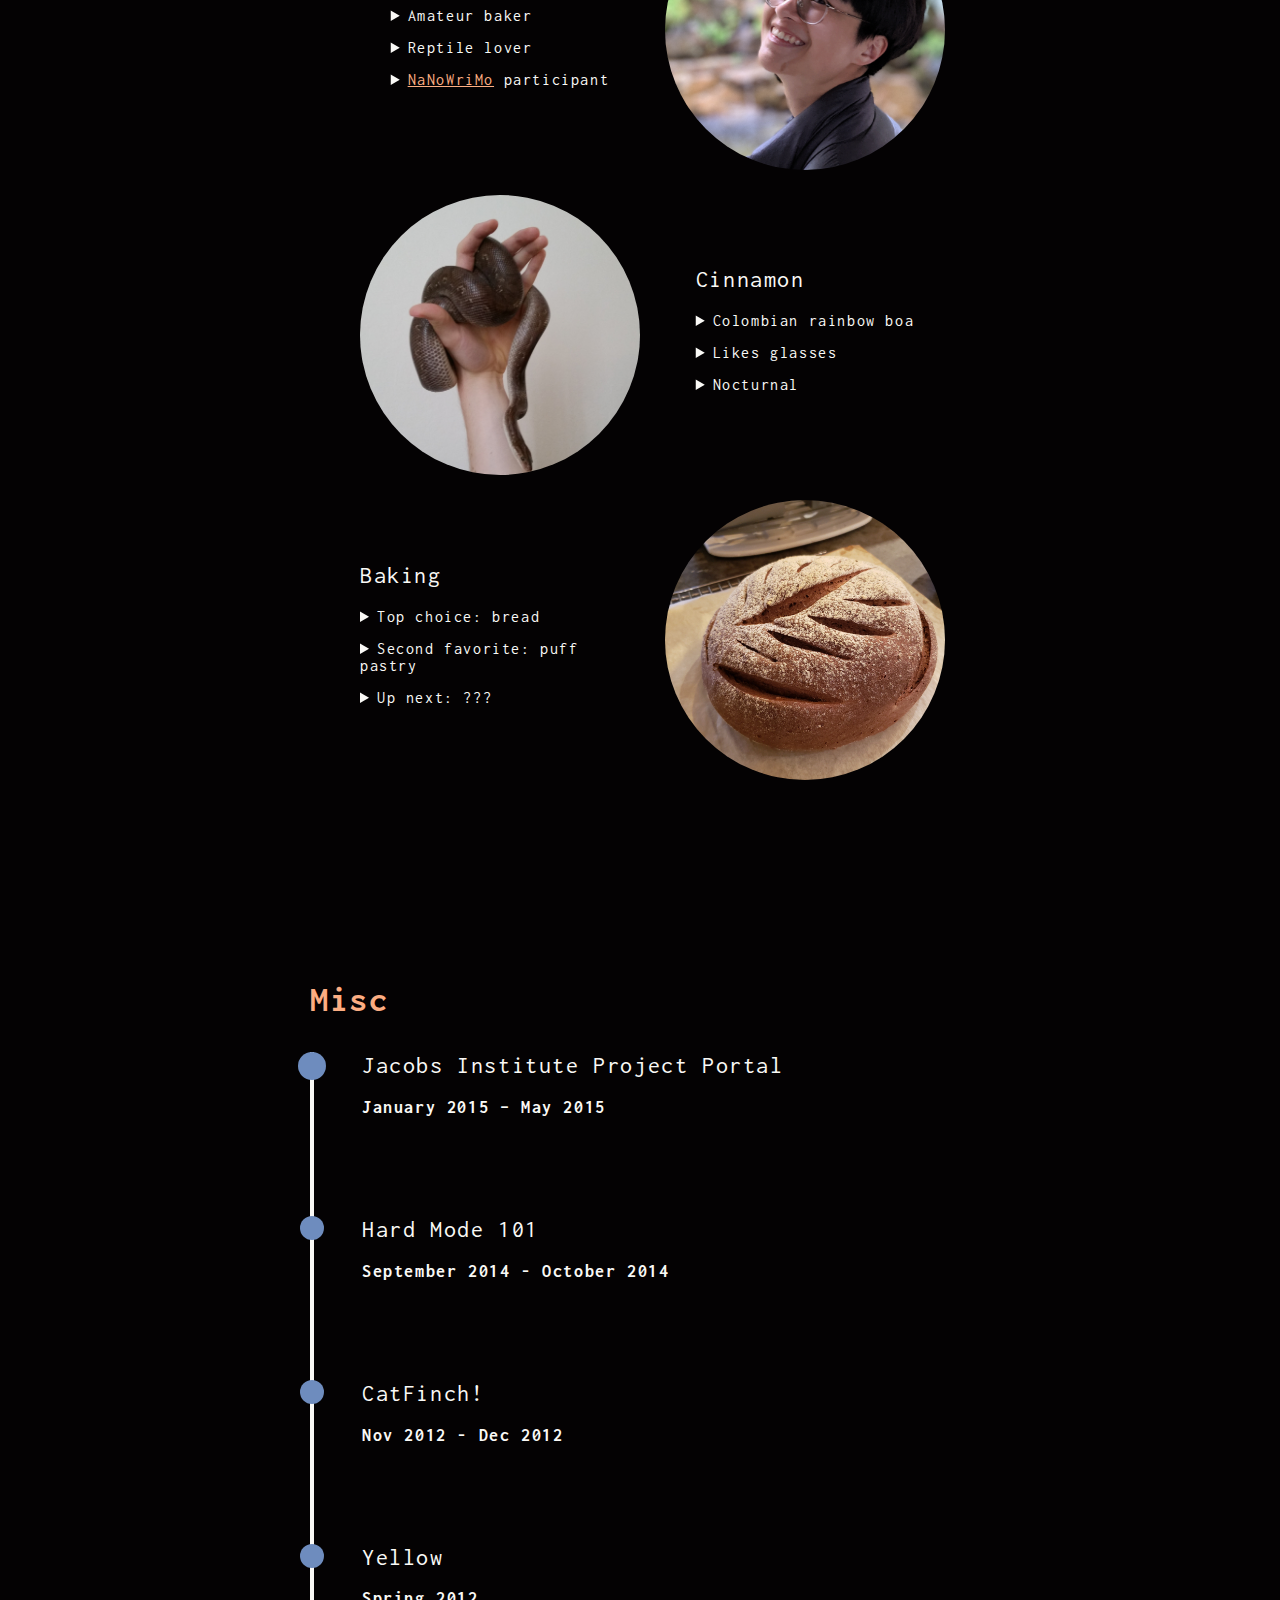
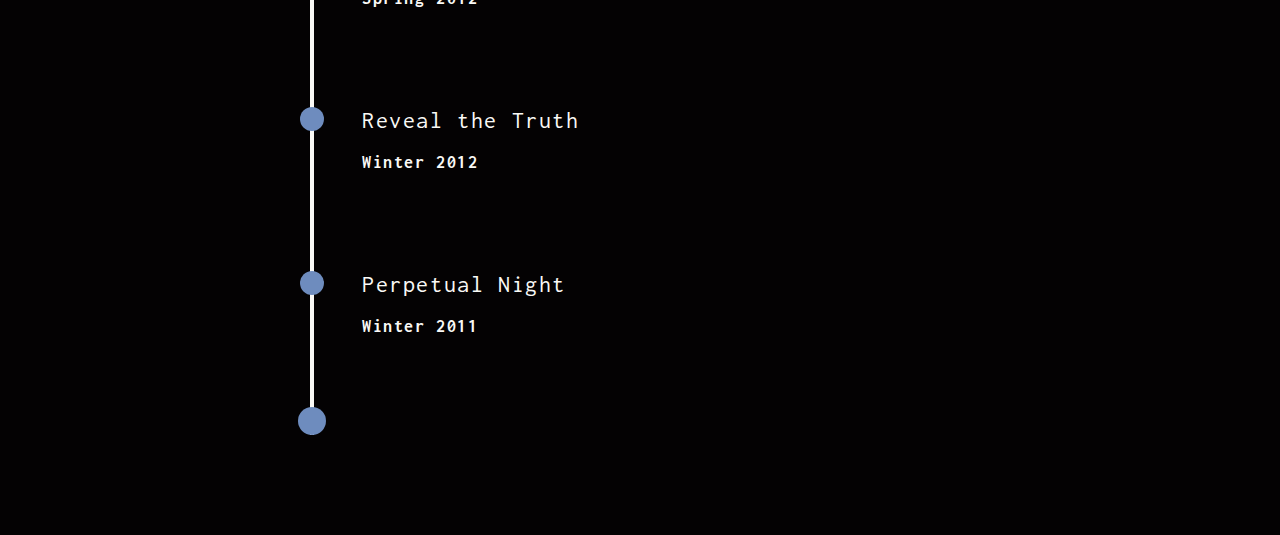
==== commit 6630b68a: "initial set of proposed tweaks" ====
--- a/index.html
+++ b/index.html
@@ -226,21 +226,9 @@
         </div>
 
         <div class="right image">
-          <img src="img/basil-plant.jpeg" />
+          <img src="img/rye-bread.jpeg" />
         </div>
         <div class="left notes">
-          <h2>Basil</h2>
-          <ul>
-            <li>Madagascar day gecko</li>
-            <li>Eats crickets</li>
-            <li>Lab rescue</li>
-          </ul>
-        </div>
-
-        <div class="left image">
-          <img src="img/rye-bread.jpeg" />
-        </div>
-        <div class="right notes">
           <h2>Baking</h2>
           <ul>
             <li>Top choice: bread</li>
--- a/css/main.css
+++ b/css/main.css
@@ -1,10 +1,13 @@
 :root {
+	--primary-color: #040203;
     --secondary-color: #fcad82;
     --tertiary-color: #6e8cbe;
+    --quaternary-color: #d78d8f;
+    --off-white: #FAF9F6;
     --timeline-width: 0.3rem;
-    --large-timeline-circle-width: 2.5rem;
-    --small-timeline-circle-width: 2rem;
-    --nav-section-bottom-margin: 200px;
+    --large-timeline-circle-width: 1.75rem;
+    --small-timeline-circle-width: 1.5rem;
+    --nav-section-bottom-margin: 100px;
     --nav-section-side-margin: 150px;
 }
 
@@ -12,7 +15,7 @@
     font-size: 16px;
     background-color: #040203;
     font-family: Inconsolata, monospace;
-    color: white;
+    color: var(--off-white);
     letter-spacing: 0.1em;
 }
 
@@ -20,6 +23,10 @@
 html {
     margin: 0;
     padding: 0;
+}
+
+h1 {
+	color: var(--secondary-color);
 }
 
 a {
@@ -46,6 +53,7 @@
     user-select: none; /* supported by Chrome and Opera */
     -webkit-user-select: none; /* Safari */
     -moz-user-select: none; /* Firefox */
+    color: white;
 }
 
 div#banner #holder {
@@ -61,7 +69,6 @@
     font-size: 72px;
     line-height: 76px;
     text-transform: uppercase;
-    border: 5px solid white;
     width: max-content;
     display: inline-block;
     letter-spacing: 15px;
@@ -89,10 +96,10 @@
 
 div#home h1 {
 	padding-top: 50px;
+	padding-bottom: 10px;
     letter-spacing: inherit;
     font-size: 36px;
-    text-decoration: underline;
-    font-weight: normal;
+    font-weight: bold;
 }
 
 div#home h2 {
@@ -120,13 +127,23 @@
 }
 
 div#home ul li {
-    padding-bottom: 10px;
+    padding-bottom: 15px;
 }
 
 div#home div.nav-section {
     margin-bottom: var(--nav-section-bottom-margin);
     margin-right: var(--nav-section-side-margin);
     margin-left: var(--nav-section-side-margin);
+}
+
+div#contact {
+	background-color: var(--off-white);
+	color: var(--primary-color);
+	padding: 50px;
+}
+
+div#contact h1 {
+	padding-top: 0px;
 }
 
 div#work h2.company {
@@ -153,14 +170,14 @@
 }
 
 div#work div.work-wrapper {
-    border-left: var(--timeline-width) solid white;
+    border-left: var(--timeline-width) solid var(--off-white);
     padding-bottom: 75px;
     padding-left: 3rem;
     position: relative;
 }
 
 div#work div.work-wrapper::before {
-    background-color: white;
+    background-color: var(--tertiary-color);
     border-radius: 100%;
     content: "";
     height: var(--small-timeline-circle-width);
@@ -183,7 +200,7 @@
 
 /* ending dot */
 .work-wrapper:last-of-type::after {
-    background-color: white;
+    background-color: var(--tertiary-color);
     border-radius: 100%;
     content: "";
     height: var(--large-timeline-circle-width);
@@ -201,6 +218,7 @@
     grid-template-columns: 50% 50%;
     grid-gap: 25px;
     padding: 50px;
+    padding-top: 0px;
     grid-auto-flow: column;
 }
 
@@ -231,7 +249,7 @@
 }
 
 div#misc h2.project {
-    text-align: right;
+    text-align: left;
 }
 
 div#misc div.project-header {
@@ -250,19 +268,19 @@
 }
 
 div#misc div.project-wrapper {
-    border-right: var(--timeline-width) solid white;
+    border-left: var(--timeline-width) solid var(--off-white);
     padding-bottom: 75px;
-    padding-left: 0 !important;
-    padding-right: 3rem;
+    padding-right: 0 !important;
+    padding-left: 3rem;
     position: relative;
 }
 
 div#misc div.project-wrapper::before {
-    background-color: white;
+    background-color: var(--tertiary-color);
     border-radius: 100%;
     content: "";
     height: var(--small-timeline-circle-width);
-    right: calc(
+    left: calc(
         -1 * var(--small-timeline-circle-width) / 2 - var(--timeline-width) / 2
     );
     position: absolute;
@@ -273,7 +291,7 @@
 /* starting dot */
 .project-wrapper:first-of-type::before {
     height: var(--large-timeline-circle-width) !important;
-    right: calc(
+    left: calc(
         -1 * var(--large-timeline-circle-width) / 2 - var(--timeline-width) / 2
     ) !important;
     width: var(--large-timeline-circle-width) !important;
@@ -281,11 +299,11 @@
 
 /* ending dot */
 .project-wrapper:last-of-type::after {
-    background-color: white;
+    background-color: var(--tertiary-color);
     border-radius: 100%;
     content: "";
     height: var(--large-timeline-circle-width);
-    right: calc(
+    left: calc(
         -1 * var(--large-timeline-circle-width) / 2 - var(--timeline-width) / 2
     );
     position: absolute;
@@ -294,7 +312,7 @@
 }
 
 div#misc h3.date {
-    text-align: right;
+    text-align: left;
     margin-bottom: 25px;
 }
 
@@ -315,7 +333,7 @@
 
 div.description-open {
     /* may have to adjust if text is cut off... it's not exact */
-    max-height: 800px;
+    max-height: 900px;
     overflow-y: auto;
     padding-bottom: 1rem;
 }
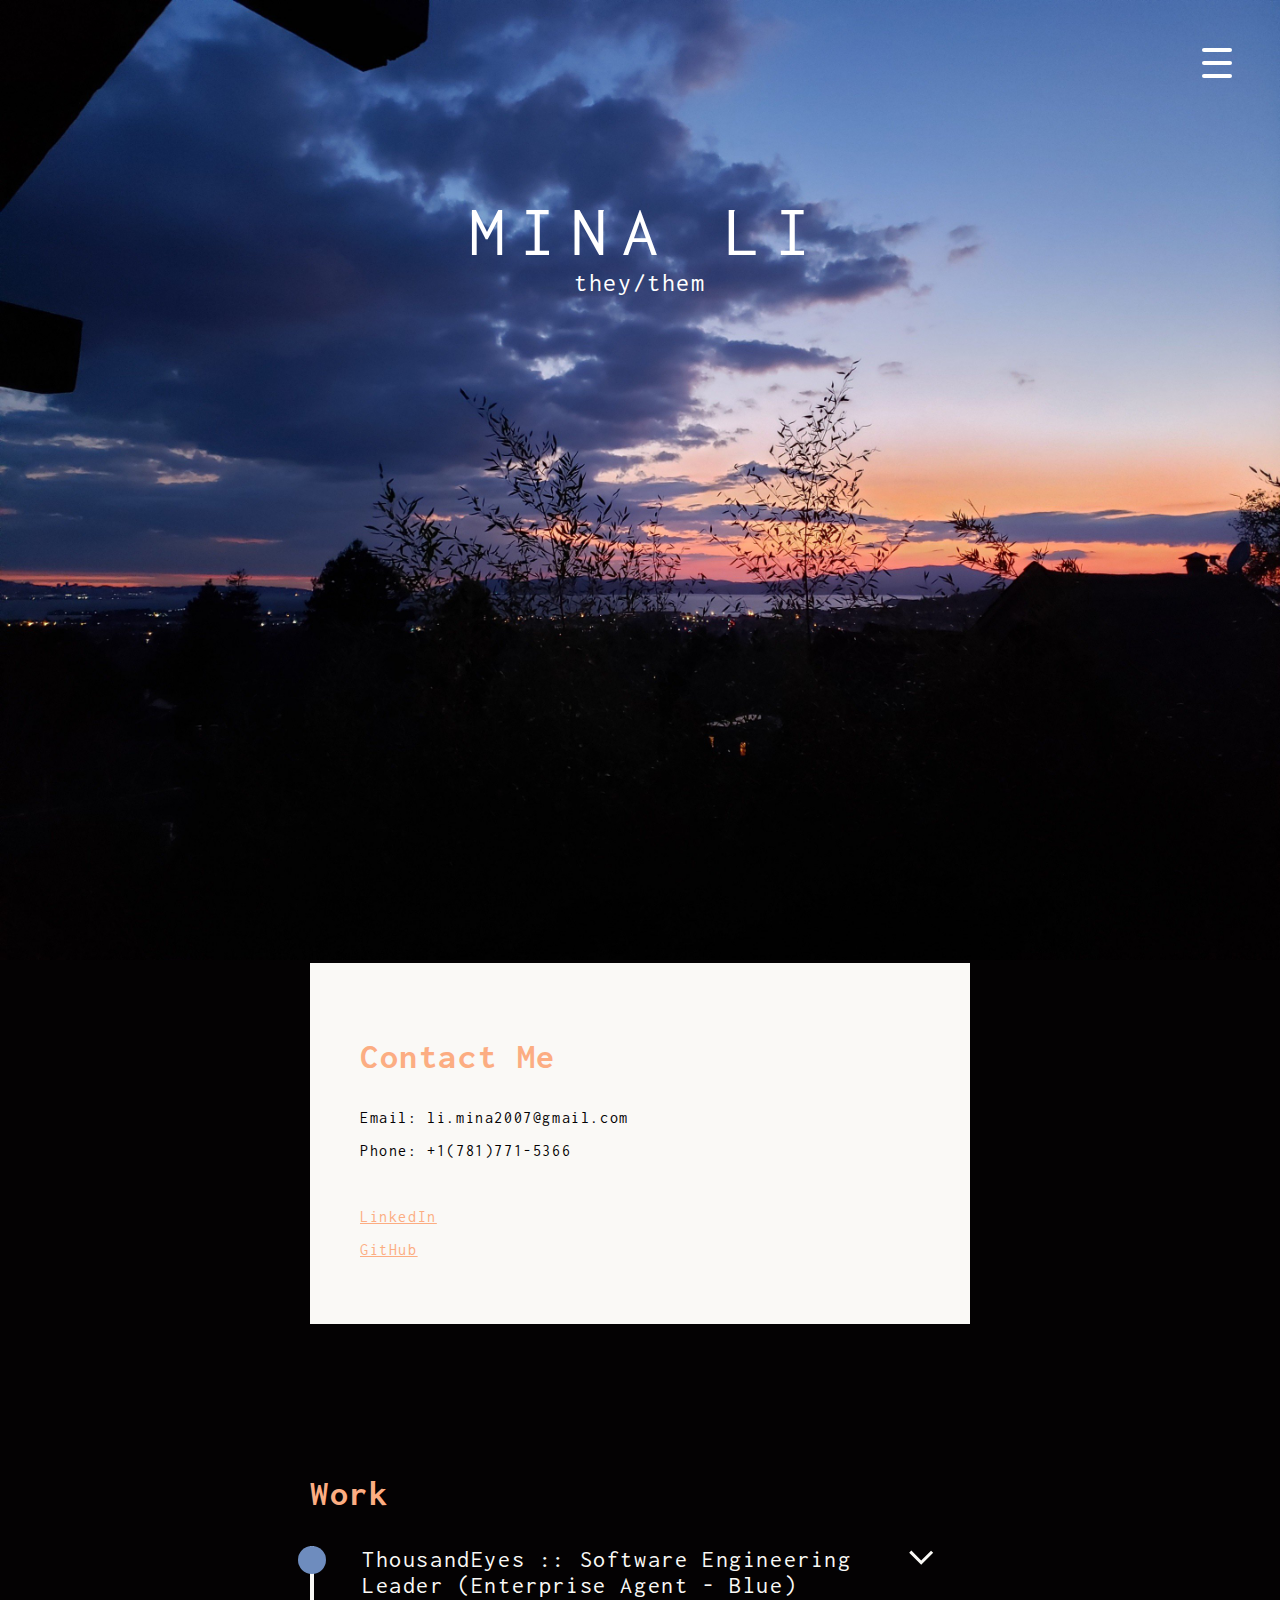
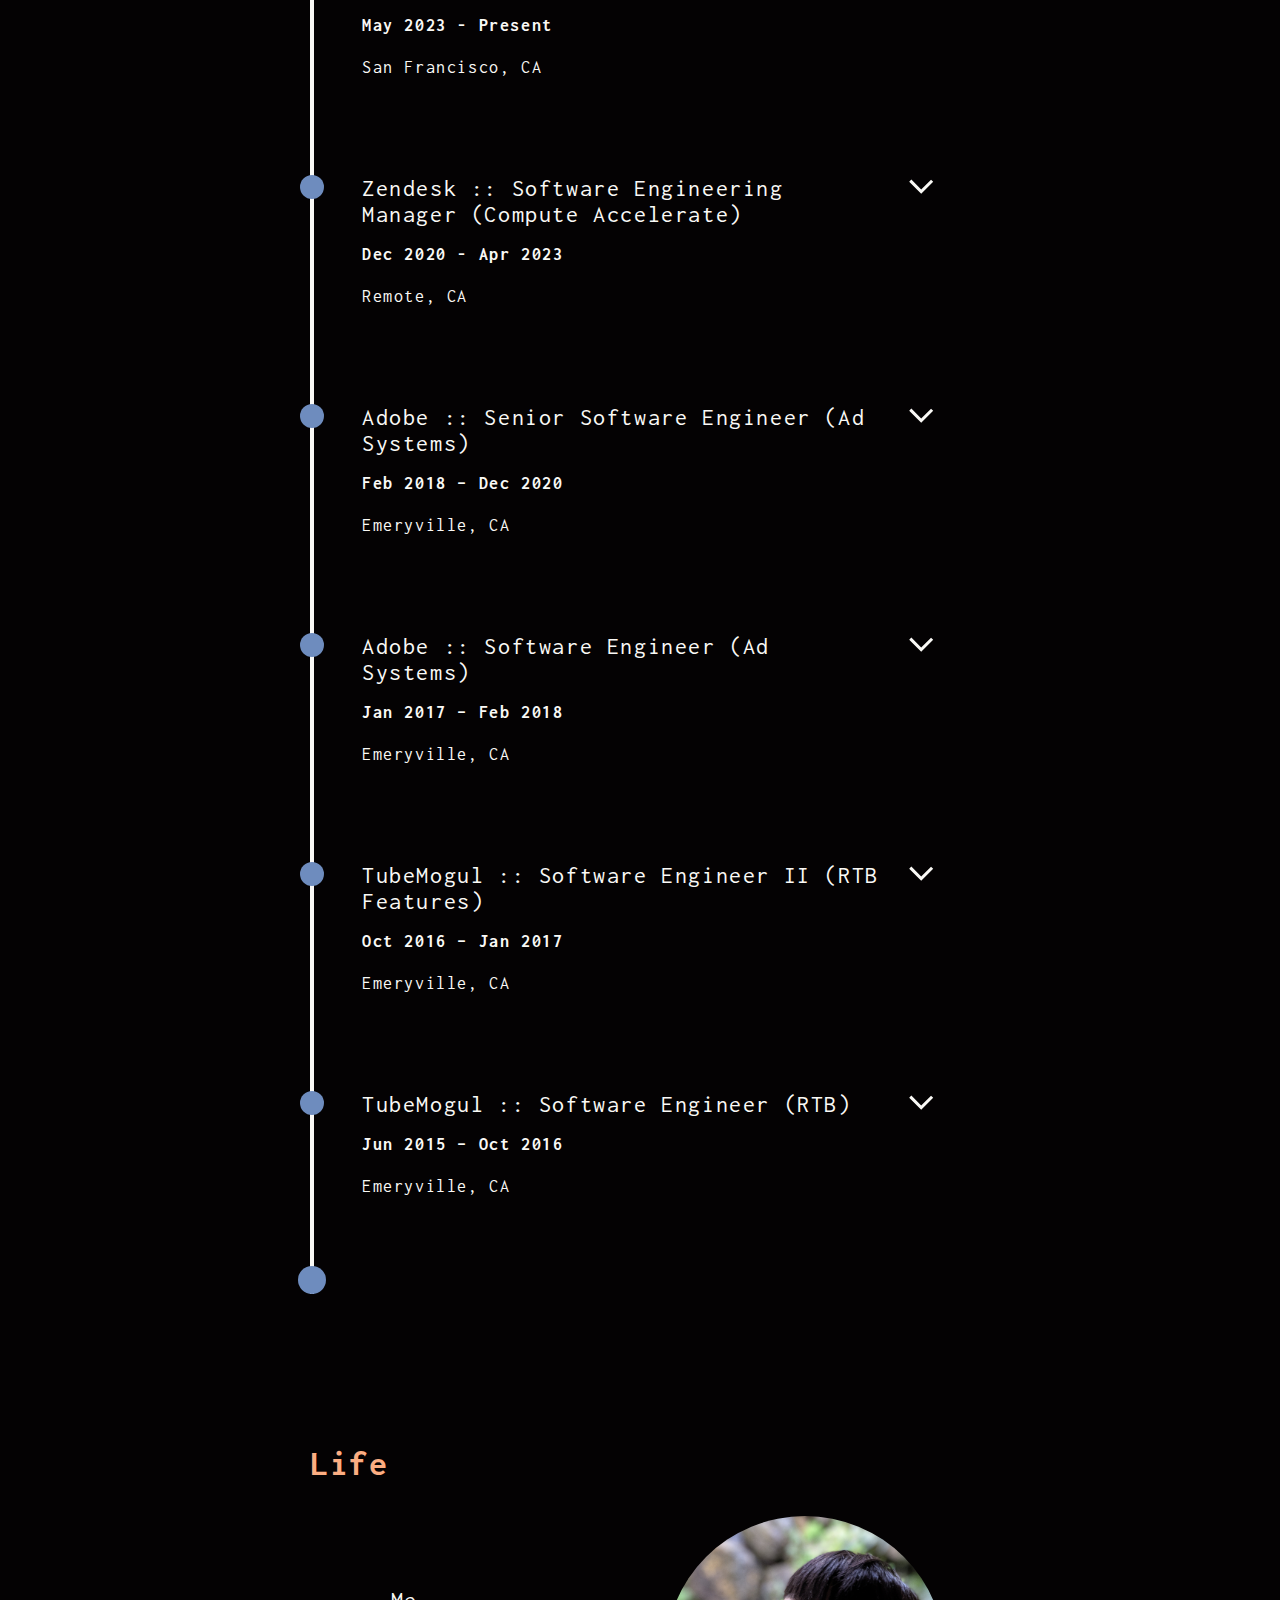
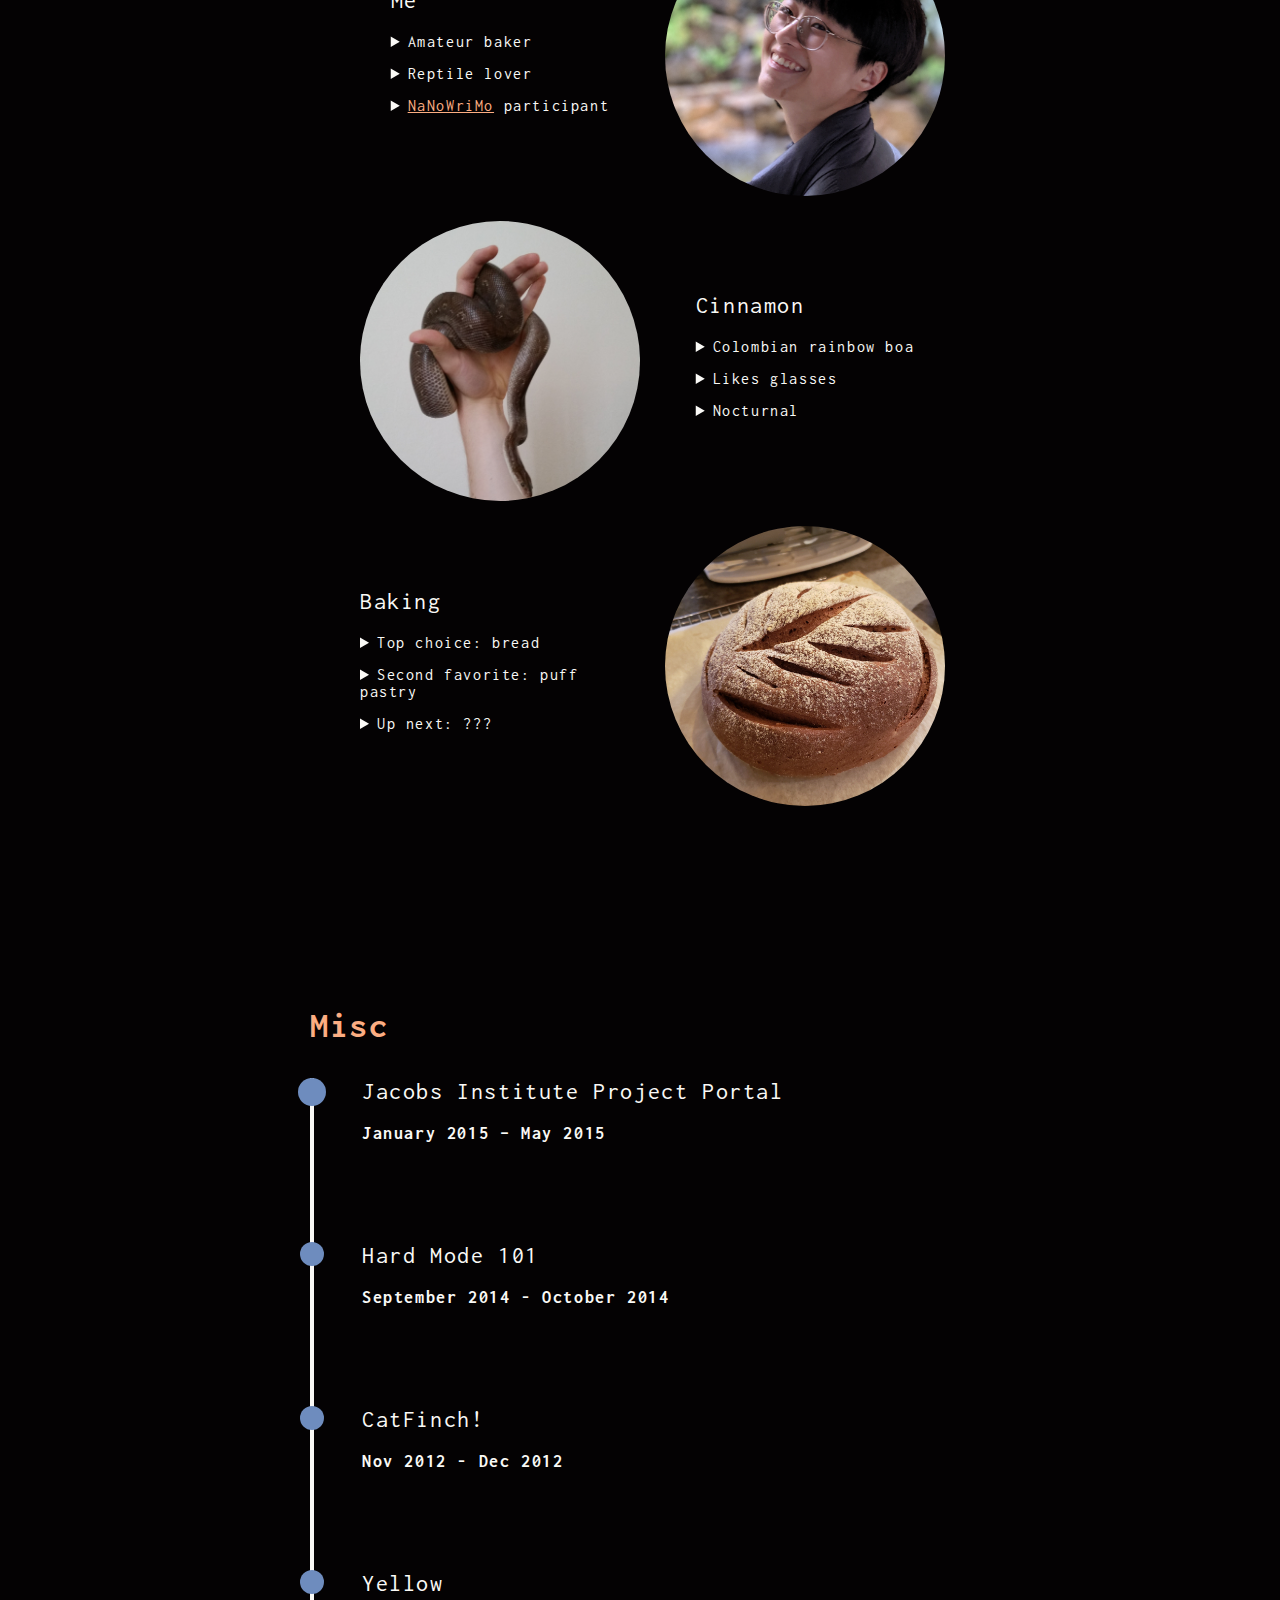
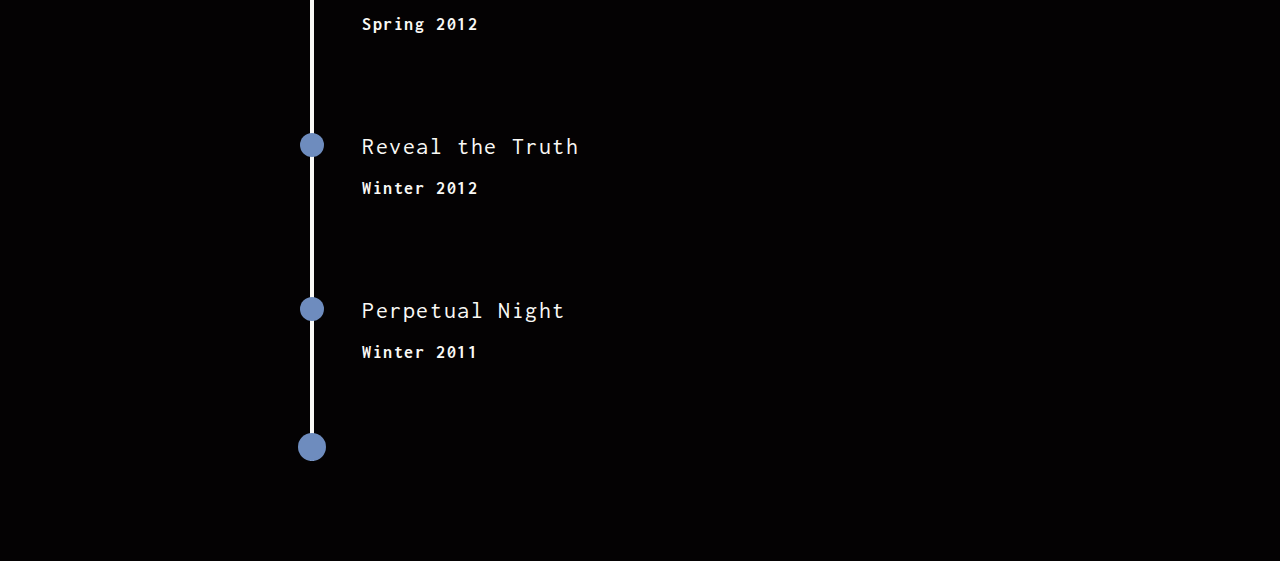
==== commit ff39331f: "wip" ====
--- a/index.html
+++ b/index.html
@@ -77,21 +77,28 @@
 
       <div class="work-wrapper">
         <div class="work-header">
-          <h2 class="company">ThousandEyes</h2>
-          <h2 class="position">Software Engineering Leader (Enterprise Agent - Blue)</h2>
-          <h3 class="date">May 2023 - Present</h3>
-          <h4 class="location">San Francisco, CA</h4>
+          <div class="header-box">
+            <h2 class="company">ThousandEyes</h2>
+            <h2 class="position">Software Engineering Leader (Enterprise Agent - Blue)</h2>
+            <h3 class="date">May 2023 - Present</h3>
+            <h4 class="location">San Francisco, CA</h4>
+          </div>
+          <svg class="chevron" xmlns="http://www.w3.org/2000/svg" height="48" viewBox="0 -960 960 960" width="48"><path d="M480-345 240-585l43-43 197 198 197-197 43 43-240 239Z"/></svg>
         </div>
         <div class="description">
           <p>New role - more to come!</p>
         </div>
       </div>
-      <div class="work-wrapper">
-        <div class="work-header">
-          <h2 class="company">Zendesk</h2>
-          <h2 class="position">Software Engineering Manager (Compute Accelerate)</h2>
-          <h3 class="date">Dec 2020 - Apr 2023</h3>
-          <h4 class="location">Remote, CA</h4>
+
+      <div class="work-wrapper">
+        <div class="work-header">
+          <div class="header-box">
+            <h2 class="company">Zendesk</h2>
+            <h2 class="position">Software Engineering Manager (Compute Accelerate)</h2>
+            <h3 class="date">Dec 2020 - Apr 2023</h3>
+            <h4 class="location">Remote, CA</h4>
+          </div>
+          <svg class="chevron" xmlns="http://www.w3.org/2000/svg" height="48" viewBox="0 -960 960 960" width="48"><path d="M480-345 240-585l43-43 197 198 197-197 43 43-240 239Z"/></svg>
         </div>
         <div class="description">
           <ul>
@@ -110,10 +117,13 @@
 
       <div class="work-wrapper">
         <div class="work-header">
-          <h2 class="company">Adobe</h2>
-          <h2 class="position">Senior Software Engineer (Ad Systems)</h2>
-          <h3 class="date">Feb 2018 – Dec 2020</h3>
-          <h4 class="location">Emeryville, CA</h4>
+          <div class="header-box">
+            <h2 class="company">Adobe</h2>
+            <h2 class="position">Senior Software Engineer (Ad Systems)</h2>
+            <h3 class="date">Feb 2018 – Dec 2020</h3>
+            <h4 class="location">Emeryville, CA</h4>
+          </div>
+          <svg class="chevron" xmlns="http://www.w3.org/2000/svg" height="48" viewBox="0 -960 960 960" width="48"><path d="M480-345 240-585l43-43 197 198 197-197 43 43-240 239Z"/></svg>
         </div>
         <div class="description">
           <p>Tech lead for SPEND cross functional team since Jan 2020; notable work including...</p>
@@ -144,10 +154,13 @@
 
       <div class="work-wrapper">
         <div class="work-header">
-          <h2 class="company">Adobe</h2>
-          <h2 class="position">Software Engineer (Ad Systems)</h2>
-          <h3 class="date">Jan 2017 – Feb 2018</h3>
-          <h4 class="location">Emeryville, CA</h4>
+          <div class="header-box">
+            <h2 class="company">Adobe</h2>
+            <h2 class="position">Software Engineer (Ad Systems)</h2>
+            <h3 class="date">Jan 2017 – Feb 2018</h3>
+            <h4 class="location">Emeryville, CA</h4>
+          </div>
+          <svg class="chevron" xmlns="http://www.w3.org/2000/svg" height="48" viewBox="0 -960 960 960" width="48"><path d="M480-345 240-585l43-43 197 198 197-197 43 43-240 239Z"/></svg>
         </div>
         <div class="description">
           <ul>
@@ -164,10 +177,13 @@
 
       <div class="work-wrapper">
         <div class="work-header">
-          <h2 class="company">TubeMogul</h2>
-          <h2 class="position">Software Engineer II (RTB Features)</h2>
-          <h3 class="date">Oct 2016 – Jan 2017</h3>
-          <h4 class="location">Emeryville, CA</h4>
+          <div class="header-box">
+            <h2 class="company">TubeMogul</h2>
+            <h2 class="position">Software Engineer II (RTB Features)</h2>
+            <h3 class="date">Oct 2016 – Jan 2017</h3>
+            <h4 class="location">Emeryville, CA</h4>
+          </div>
+          <svg class="chevron" xmlns="http://www.w3.org/2000/svg" height="48" viewBox="0 -960 960 960" width="48"><path d="M480-345 240-585l43-43 197 198 197-197 43 43-240 239Z"/></svg>
         </div>
         <div class="description">
           <ul>
@@ -182,10 +198,13 @@
 
       <div class="work-wrapper">
         <div class="work-header">
-          <h2 class="company">TubeMogul</h2>
-          <h2 class="position">Software Engineer (RTB)</h2>
-          <h3 class="date">Jun 2015 – Oct 2016</h3>
-          <h4 class="location">Emeryville, CA</h4>
+          <div class="header-box">
+            <h2 class="company">TubeMogul</h2>
+            <h2 class="position">Software Engineer (RTB)</h2>
+            <h3 class="date">Jun 2015 – Oct 2016</h3>
+            <h4 class="location">Emeryville, CA</h4>
+          </div>
+          <svg class="chevron" xmlns="http://www.w3.org/2000/svg" height="48" viewBox="0 -960 960 960" width="48"><path d="M480-345 240-585l43-43 197 198 197-197 43 43-240 239Z"/></svg>
         </div>
         <div class="description">
           <ul>
--- a/css/main.css
+++ b/css/main.css
@@ -169,6 +169,28 @@
     color: var(--tertiary-color);
 }
 
+div#work div.work-header svg {
+	fill: var(--off-white);
+	width: 15%;
+	cursor: pointer;
+	position: absolute;
+	top: -12px;
+	right: 0;
+	transition: all 0.5s ease-out;
+}
+
+div#work div.work-header:hover svg {
+	fill: var(--tertiary-color);
+}
+
+div#work div.work-header svg.chevron-flip {
+	transform: rotate(180deg);
+}
+
+div#work div.header-box {
+	width: 85%;
+}
+
 div#work div.work-wrapper {
     border-left: var(--timeline-width) solid var(--off-white);
     padding-bottom: 75px;
@@ -333,7 +355,7 @@
 
 div.description-open {
     /* may have to adjust if text is cut off... it's not exact */
-    max-height: 900px;
+    max-height: 1500px;
     overflow-y: auto;
     padding-bottom: 1rem;
 }
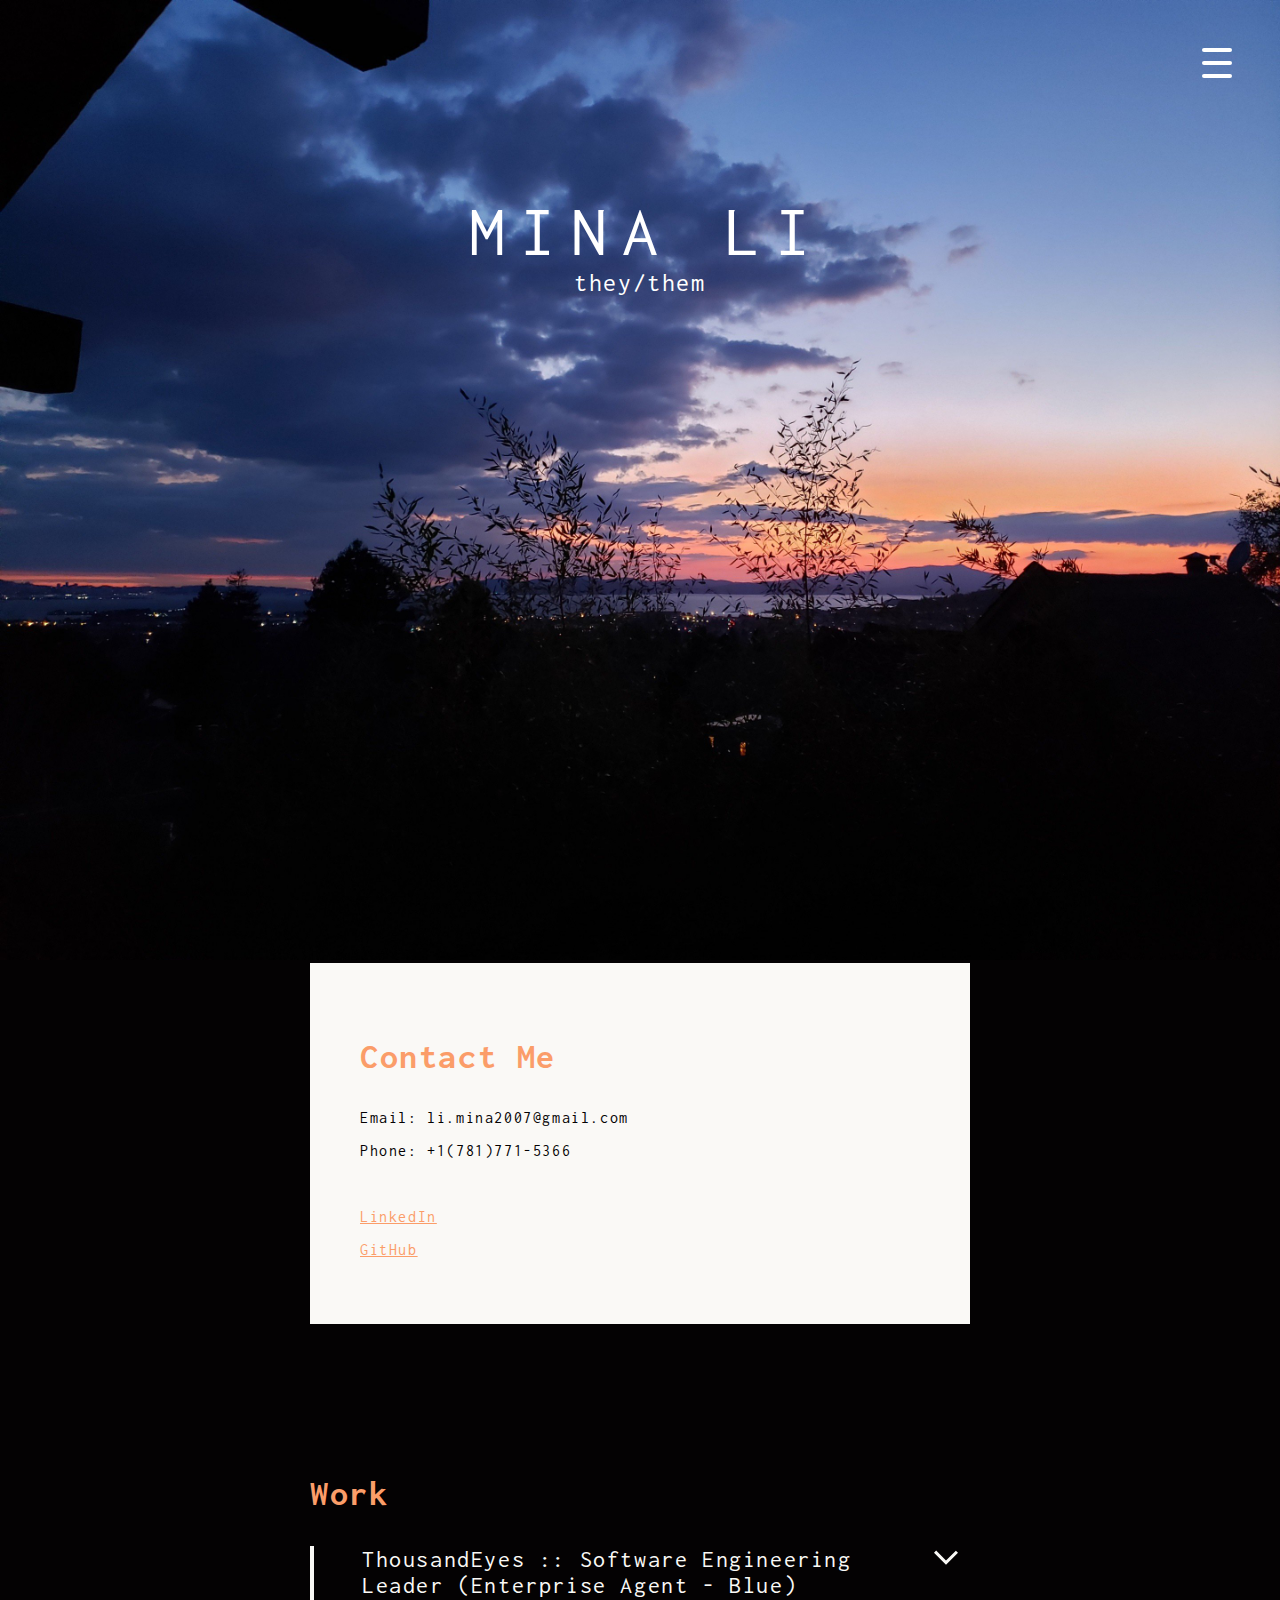
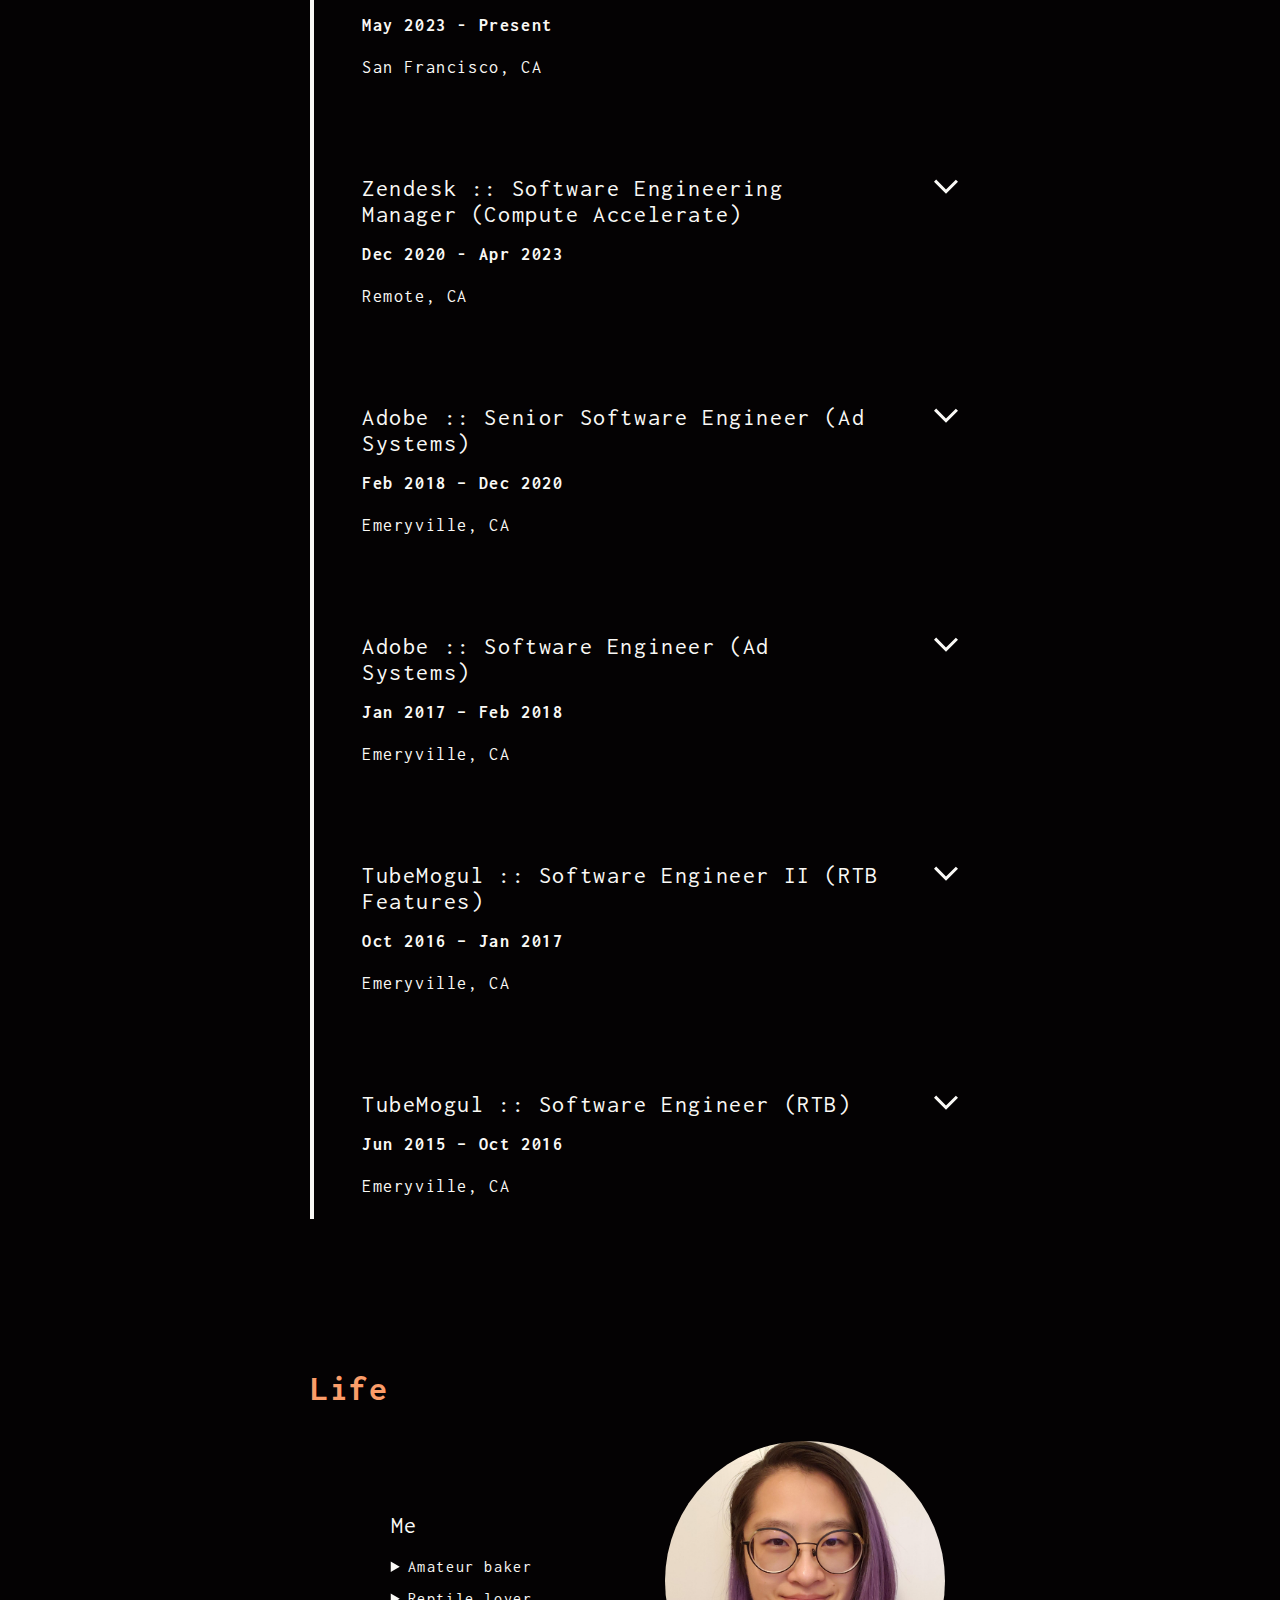
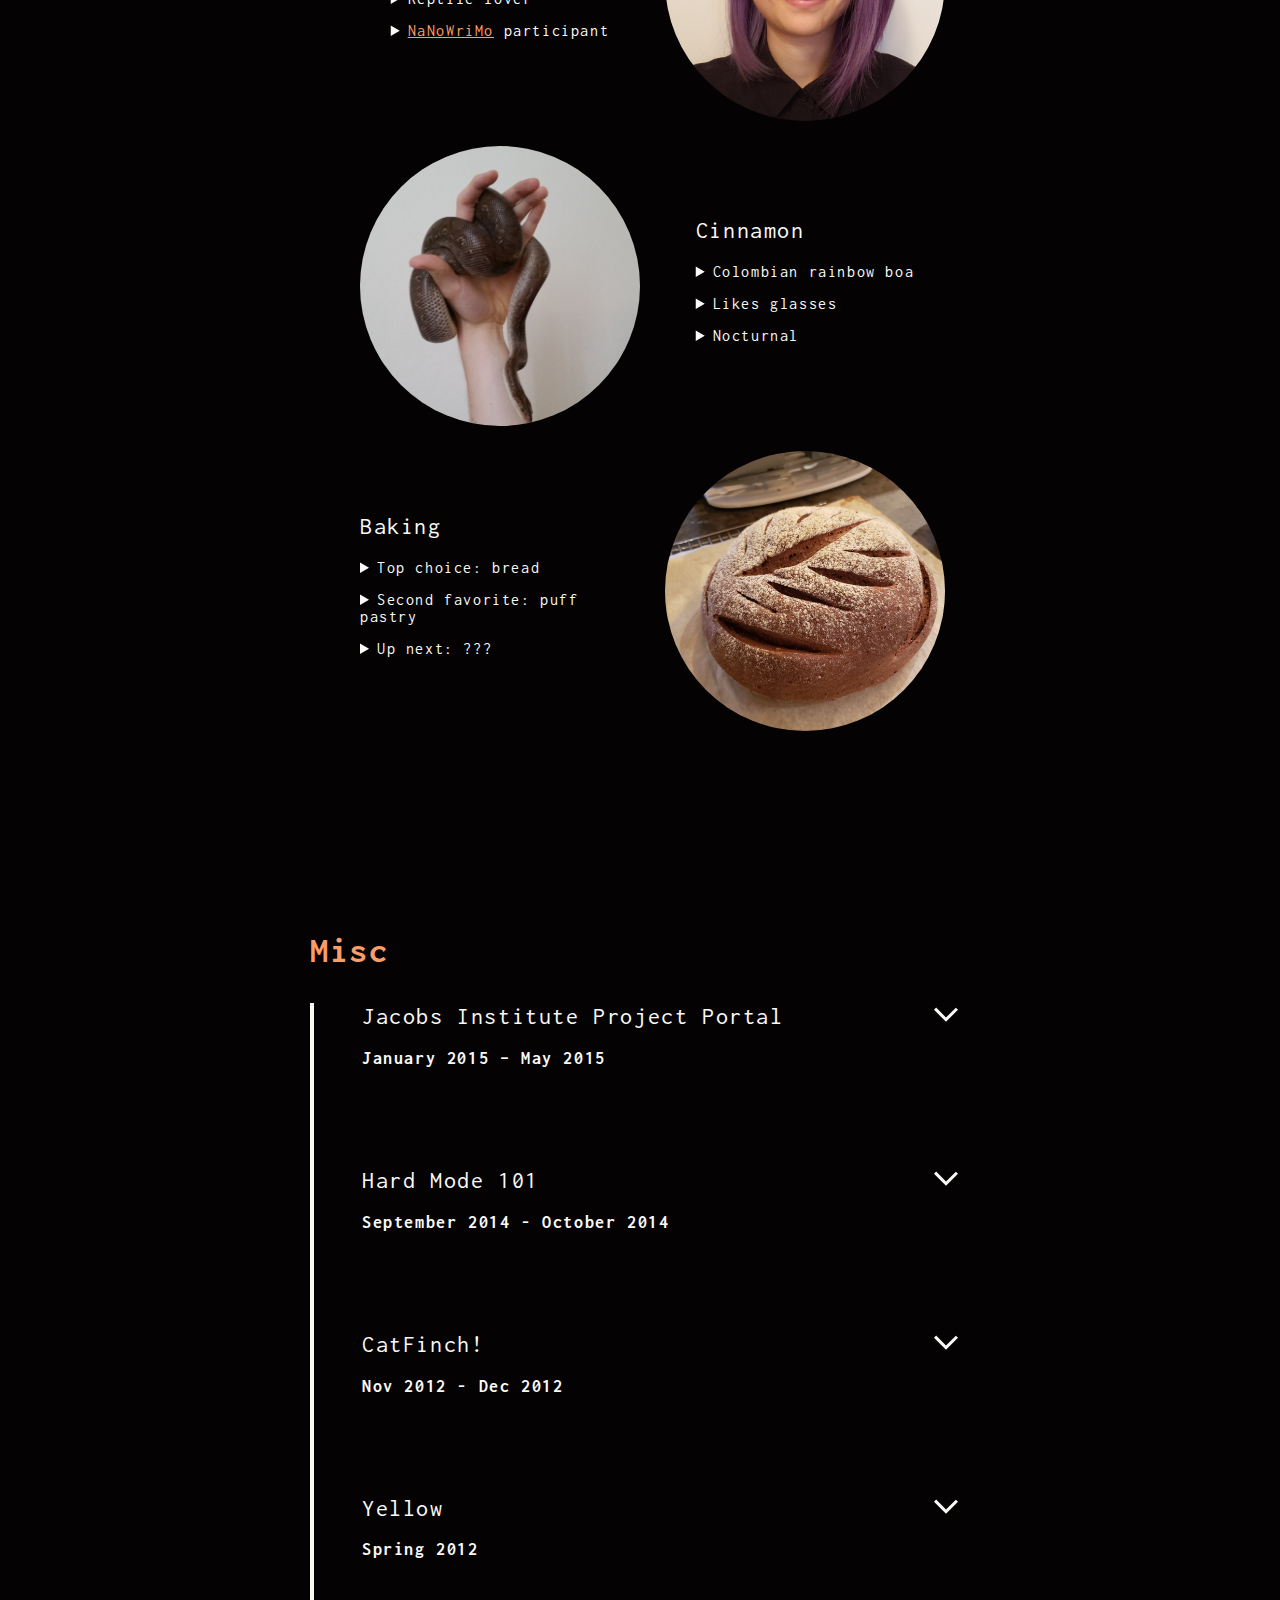
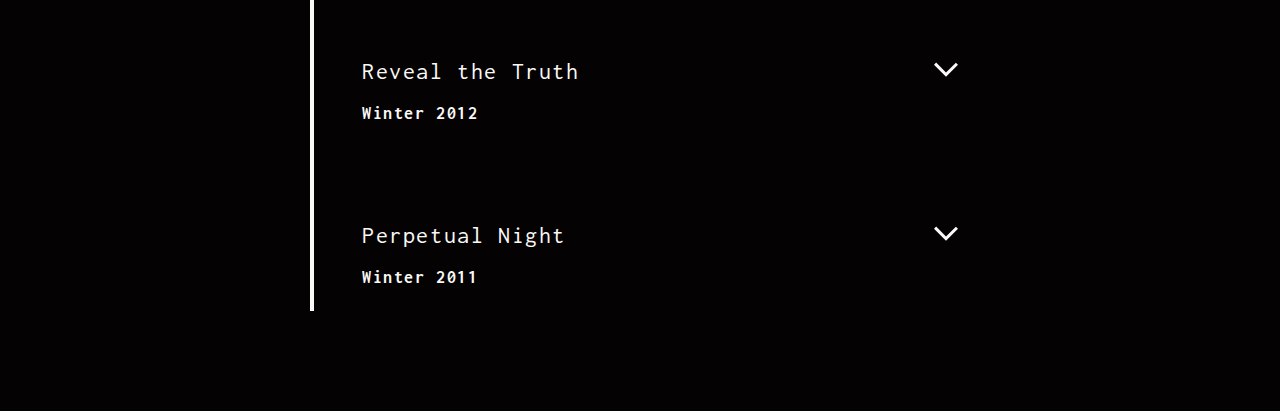
==== commit f03338f2: "Clean up timeline changes and update face photo" ====
--- a/index.html
+++ b/index.html
@@ -221,7 +221,7 @@
       <h1>Life</h1>
       <div id="life-grid">
         <div class="right image">
-          <img src="img/my-face.jpeg" />
+          <img src="img/portrait.jpeg" />
         </div>
         <div class="left notes">
           <h2>Me</h2>
@@ -264,8 +264,11 @@
 
       <div class="project-wrapper">
         <div class="project-header">
-          <h2 class="project">Jacobs Institute Project Portal</h2>
-          <h3 class="date">January 2015 – May 2015</h3>
+          <div class="header-box">
+            <h2 class="project">Jacobs Institute Project Portal</h2>
+            <h3 class="date">January 2015 – May 2015</h3>
+          </div>
+          <svg class="chevron" xmlns="http://www.w3.org/2000/svg" height="48" viewBox="0 -960 960 960" width="48"><path d="M480-345 240-585l43-43 197 198 197-197 43 43-240 239Z"/></svg>
         </div>
         <div class="description">
           <p>This is an application I made with Albert Hu, Terry Tsai, Jack Chou, Kenneth Lam, and Arlan Jaska for <a
@@ -285,8 +288,11 @@
 
       <div class="project-wrapper">
         <div class="project-header">
-          <h2 class="project">Hard Mode 101</h2>
-          <h3 class="date">September 2014 - October 2014</h3>
+          <div class="header-box">
+            <h2 class="project">Hard Mode 101</h2>
+            <h3 class="date">September 2014 - October 2014</h3>
+          </div>
+          <svg class="chevron" xmlns="http://www.w3.org/2000/svg" height="48" viewBox="0 -960 960 960" width="48"><path d="M480-345 240-585l43-43 197 198 197-197 43 43-240 239Z"/></svg>
         </div>
         <div class="description">
           <p>This is a game I made with Austin Shyu, Calvin Lu, and Tracy Lee for <a href="http://qgcon.com/"
@@ -311,8 +317,11 @@
 
       <div class="project-wrapper">
         <div class="project-header">
-          <h2 class="project">CatFinch!</h2>
-          <h3 class="date">Nov 2012 - Dec 2012</h3>
+          <div class="header-box">
+            <h2 class="project">CatFinch!</h2>
+            <h3 class="date">Nov 2012 - Dec 2012</h3>
+          </div>
+          <svg class="chevron" xmlns="http://www.w3.org/2000/svg" height="48" viewBox="0 -960 960 960" width="48"><path d="M480-345 240-585l43-43 197 198 197-197 43 43-240 239Z"/></svg>
         </div>
         <div class="description">
           <p>This was my final project for <a href="http://cs10.org/" target="_blank">CS10</a> that I made with
@@ -332,8 +341,11 @@
 
       <div class="project-wrapper">
         <div class="project-header">
-          <h2 class="project">Yellow</h2>
-          <h3 class="date">Spring 2012</h3>
+          <div class="header-box">
+            <h2 class="project">Yellow</h2>
+            <h3 class="date">Spring 2012</h3>
+          </div>
+          <svg class="chevron" xmlns="http://www.w3.org/2000/svg" height="48" viewBox="0 -960 960 960" width="48"><path d="M480-345 240-585l43-43 197 198 197-197 43 43-240 239Z"/></svg>
         </div>
         <div class="description">
           <p>A short story inspired by James Joyce's "Dubliners". Originally a school assignment, this was ultimately
@@ -345,8 +357,11 @@
 
       <div class="project-wrapper">
         <div class="project-header">
-          <h2 class="project">Reveal the Truth</h2>
-          <h3 class="date">Winter 2012</h3>
+          <div class="header-box">
+            <h2 class="project">Reveal the Truth</h2>
+            <h3 class="date">Winter 2012</h3>
+          </div>
+          <svg class="chevron" xmlns="http://www.w3.org/2000/svg" height="48" viewBox="0 -960 960 960" width="48"><path d="M480-345 240-585l43-43 197 198 197-197 43 43-240 239Z"/></svg>
         </div>
         <div class="description">
           <p>A song written and composed by me, this was published in <a href="https://issuu.com/themarblecollection"
@@ -358,8 +373,11 @@
 
       <div class="project-wrapper">
         <div class="project-header">
-          <h2 class="project">Perpetual Night</h2>
-          <h3 class="date">Winter 2011</h3>
+          <div class="header-box">
+            <h2 class="project">Perpetual Night</h2>
+            <h3 class="date">Winter 2011</h3>
+          </div>
+          <svg class="chevron" xmlns="http://www.w3.org/2000/svg" height="48" viewBox="0 -960 960 960" width="48"><path d="M480-345 240-585l43-43 197 198 197-197 43 43-240 239Z"/></svg>
         </div>
         <div class="description">
           <p>My first piece accepted into The Marble Collection. It was published in <a
--- a/css/main.css
+++ b/css/main.css
@@ -1,6 +1,6 @@
 :root {
 	--primary-color: #040203;
-    --secondary-color: #fcad82;
+    --secondary-color: #fb9d69;
     --tertiary-color: #6e8cbe;
     --quaternary-color: #d78d8f;
     --off-white: #FAF9F6;
@@ -171,12 +171,11 @@
 
 div#work div.work-header svg {
 	fill: var(--off-white);
-	width: 15%;
 	cursor: pointer;
 	position: absolute;
 	top: -12px;
 	right: 0;
-	transition: all 0.5s ease-out;
+	transition: all 400ms ease-out;
 }
 
 div#work div.work-header:hover svg {
@@ -198,40 +197,8 @@
     position: relative;
 }
 
-div#work div.work-wrapper::before {
-    background-color: var(--tertiary-color);
-    border-radius: 100%;
-    content: "";
-    height: var(--small-timeline-circle-width);
-    left: calc(
-        -1 * var(--small-timeline-circle-width) / 2 - var(--timeline-width) / 2
-    );
-    position: absolute;
-    top: 0;
-    width: var(--small-timeline-circle-width);
-}
-
-/* starting dot */
-.work-wrapper:first-of-type::before {
-    height: var(--large-timeline-circle-width) !important;
-    left: calc(
-        -1 * var(--large-timeline-circle-width) / 2 - var(--timeline-width) / 2
-    ) !important;
-    width: var(--large-timeline-circle-width) !important;
-}
-
-/* ending dot */
-.work-wrapper:last-of-type::after {
-    background-color: var(--tertiary-color);
-    border-radius: 100%;
-    content: "";
-    height: var(--large-timeline-circle-width);
-    left: calc(
-        -1 * var(--large-timeline-circle-width) / 2 - var(--timeline-width) / 2
-    );
-    position: absolute;
-    bottom: 0;
-    width: var(--large-timeline-circle-width);
+div#work div.work-wrapper:last-of-type {
+    padding-bottom: 0px;
 }
 
 div#life-grid {
@@ -297,40 +264,29 @@
     position: relative;
 }
 
-div#misc div.project-wrapper::before {
-    background-color: var(--tertiary-color);
-    border-radius: 100%;
-    content: "";
-    height: var(--small-timeline-circle-width);
-    left: calc(
-        -1 * var(--small-timeline-circle-width) / 2 - var(--timeline-width) / 2
-    );
-    position: absolute;
-    top: 0;
-    width: var(--small-timeline-circle-width);
-}
-
-/* starting dot */
-.project-wrapper:first-of-type::before {
-    height: var(--large-timeline-circle-width) !important;
-    left: calc(
-        -1 * var(--large-timeline-circle-width) / 2 - var(--timeline-width) / 2
-    ) !important;
-    width: var(--large-timeline-circle-width) !important;
-}
-
-/* ending dot */
-.project-wrapper:last-of-type::after {
-    background-color: var(--tertiary-color);
-    border-radius: 100%;
-    content: "";
-    height: var(--large-timeline-circle-width);
-    left: calc(
-        -1 * var(--large-timeline-circle-width) / 2 - var(--timeline-width) / 2
-    );
-    position: absolute;
-    bottom: 0;
-    width: var(--large-timeline-circle-width);
+div#misc div.project-wrapper:last-of-type {
+    padding-bottom: 0px;
+}
+
+div#misc div.project-wrapper svg {
+	fill: var(--off-white);
+	cursor: pointer;
+	position: absolute;
+	top: -12px;
+	right: 0;
+	transition: all 400ms ease-out;
+}
+
+div#misc div.project-wrapper:hover svg {
+	fill: var(--tertiary-color);
+}
+
+div#misc div.project-wrapper svg.chevron-flip {
+	transform: rotate(180deg);
+}
+
+div#misc div.header-box {
+	width: 85%;
 }
 
 div#misc h3.date {
